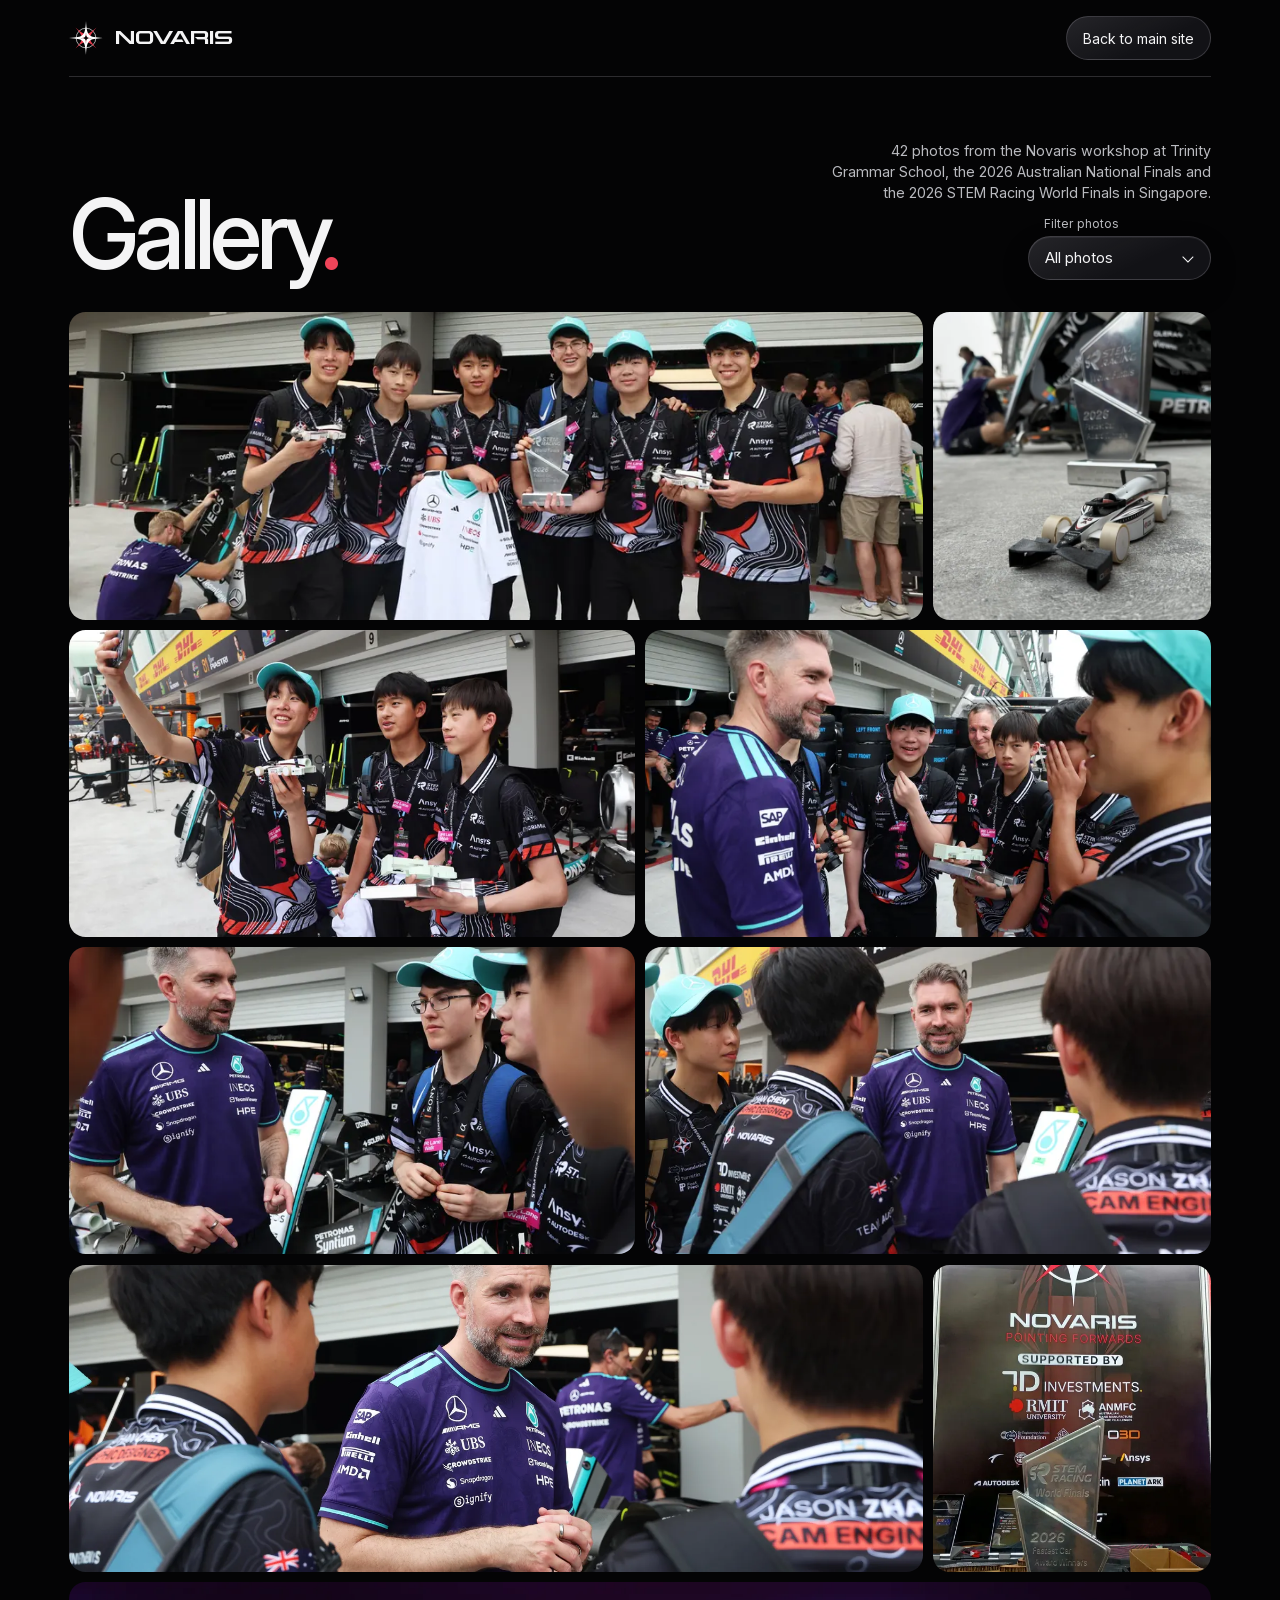
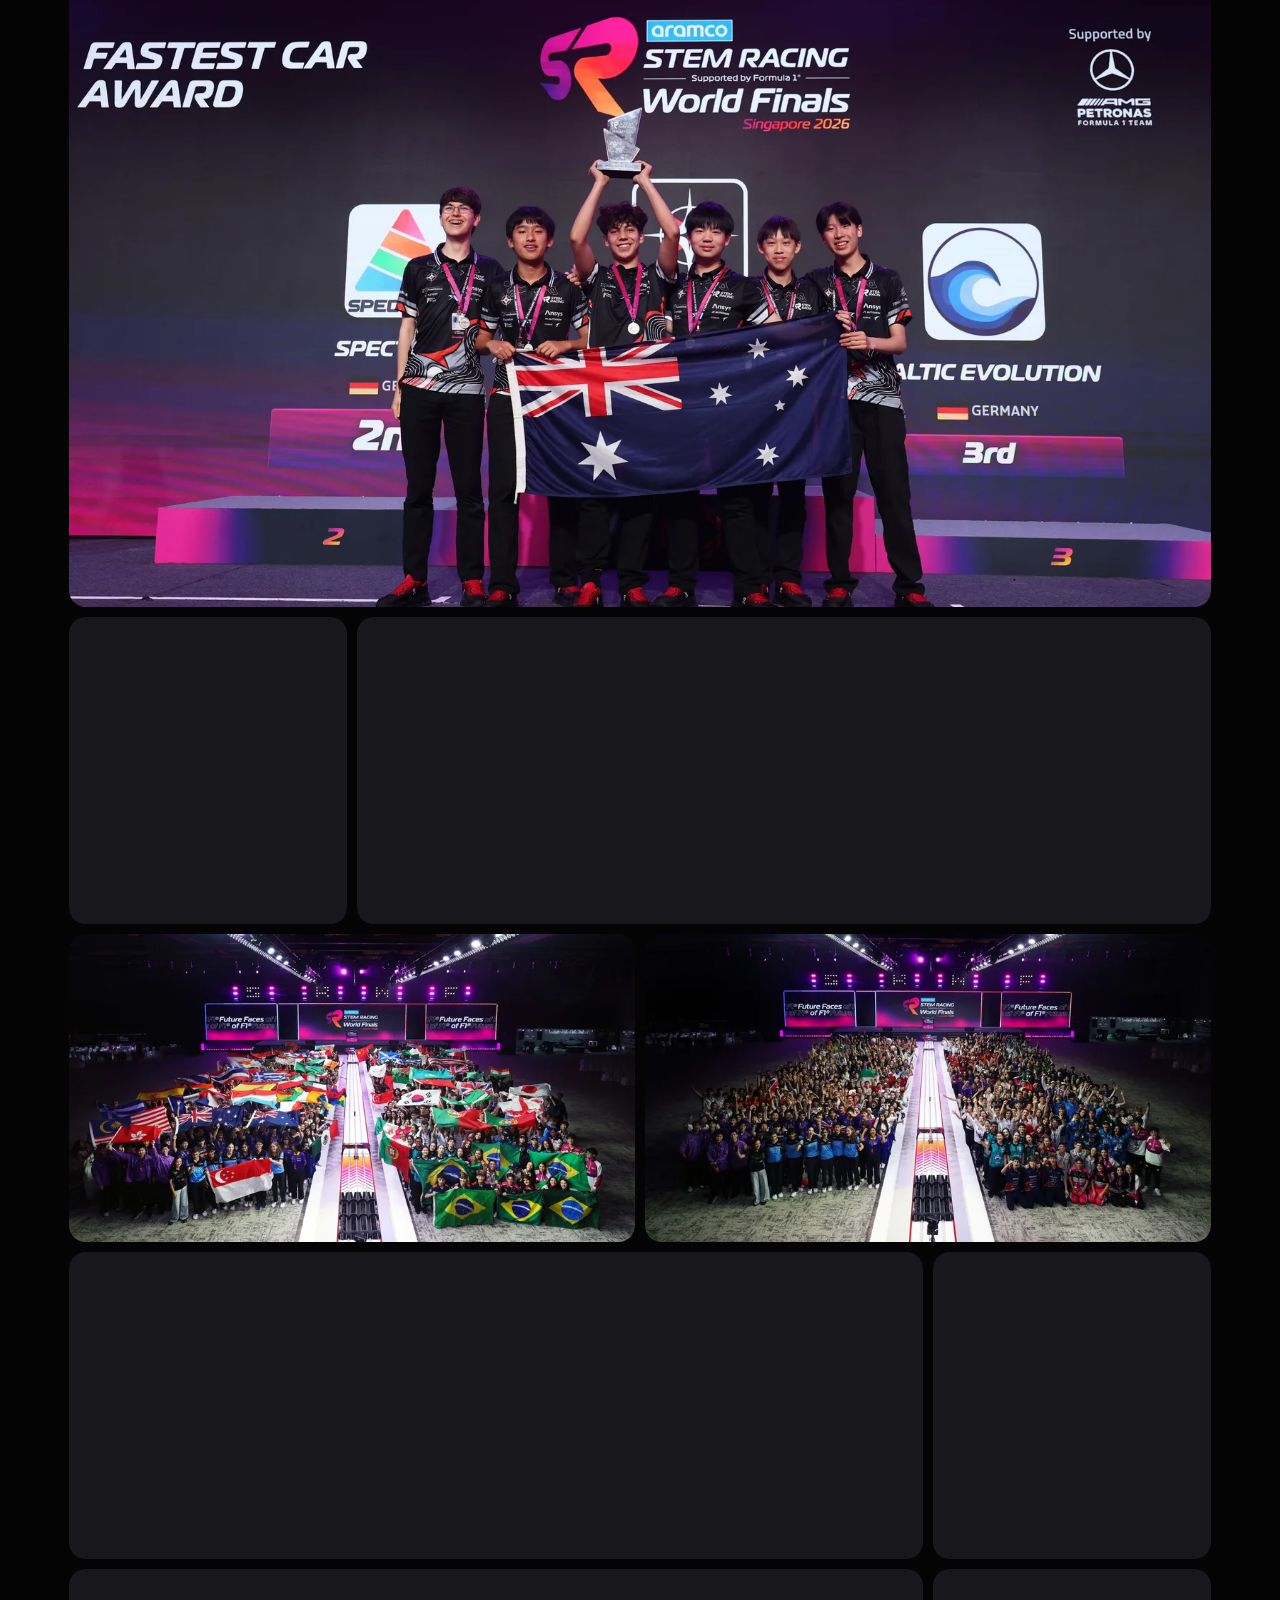
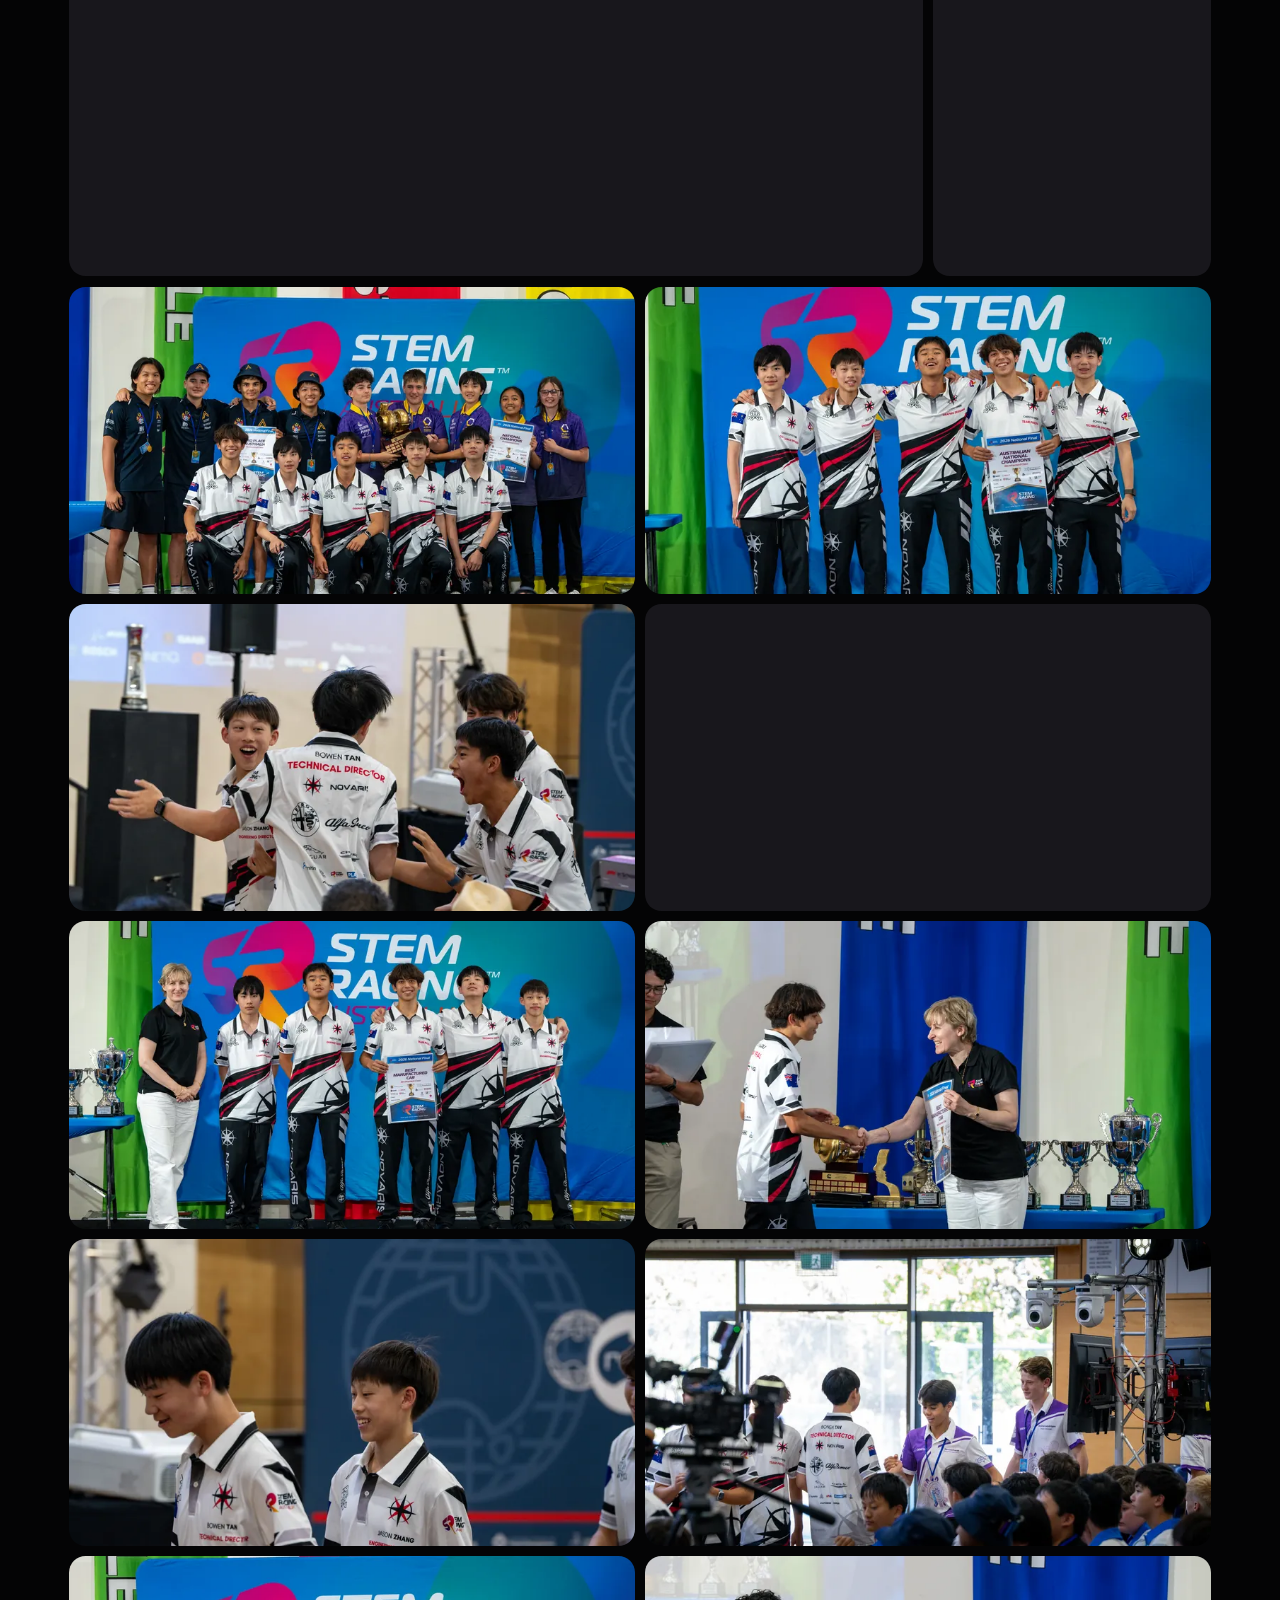
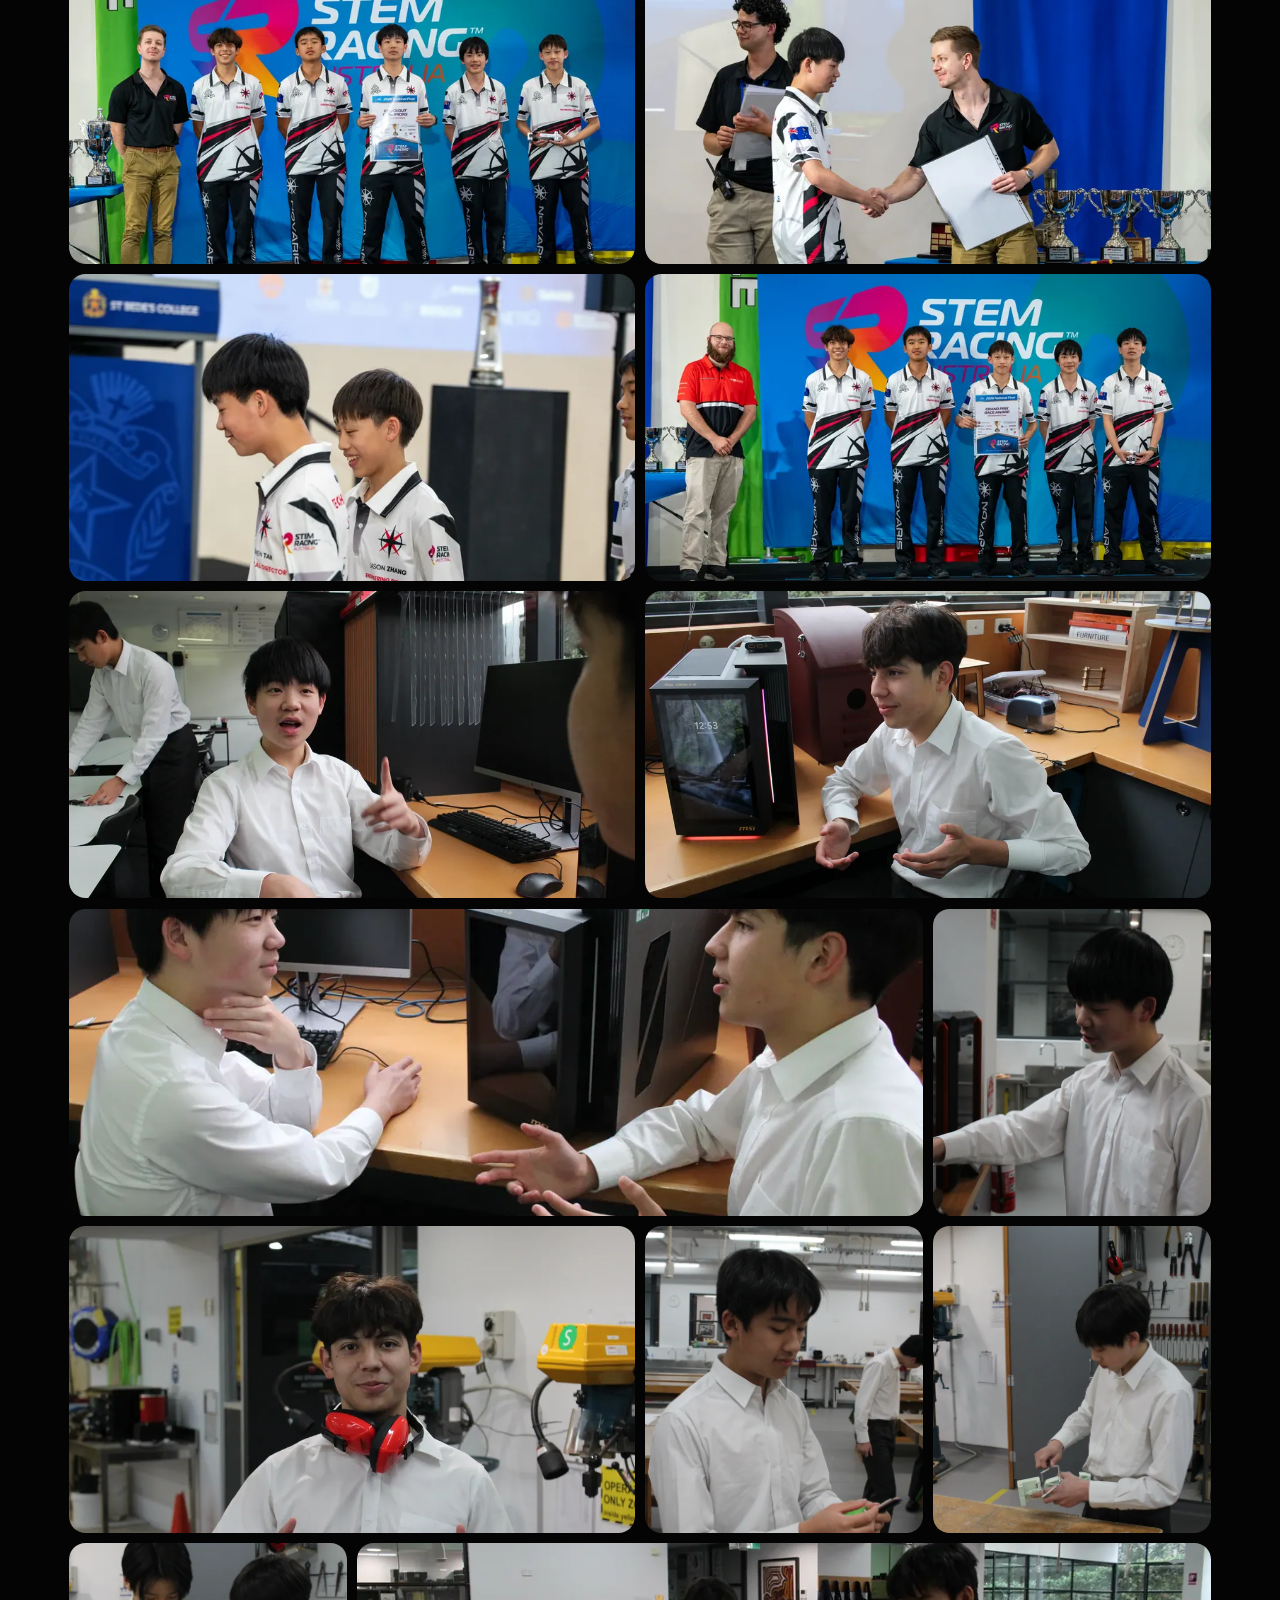
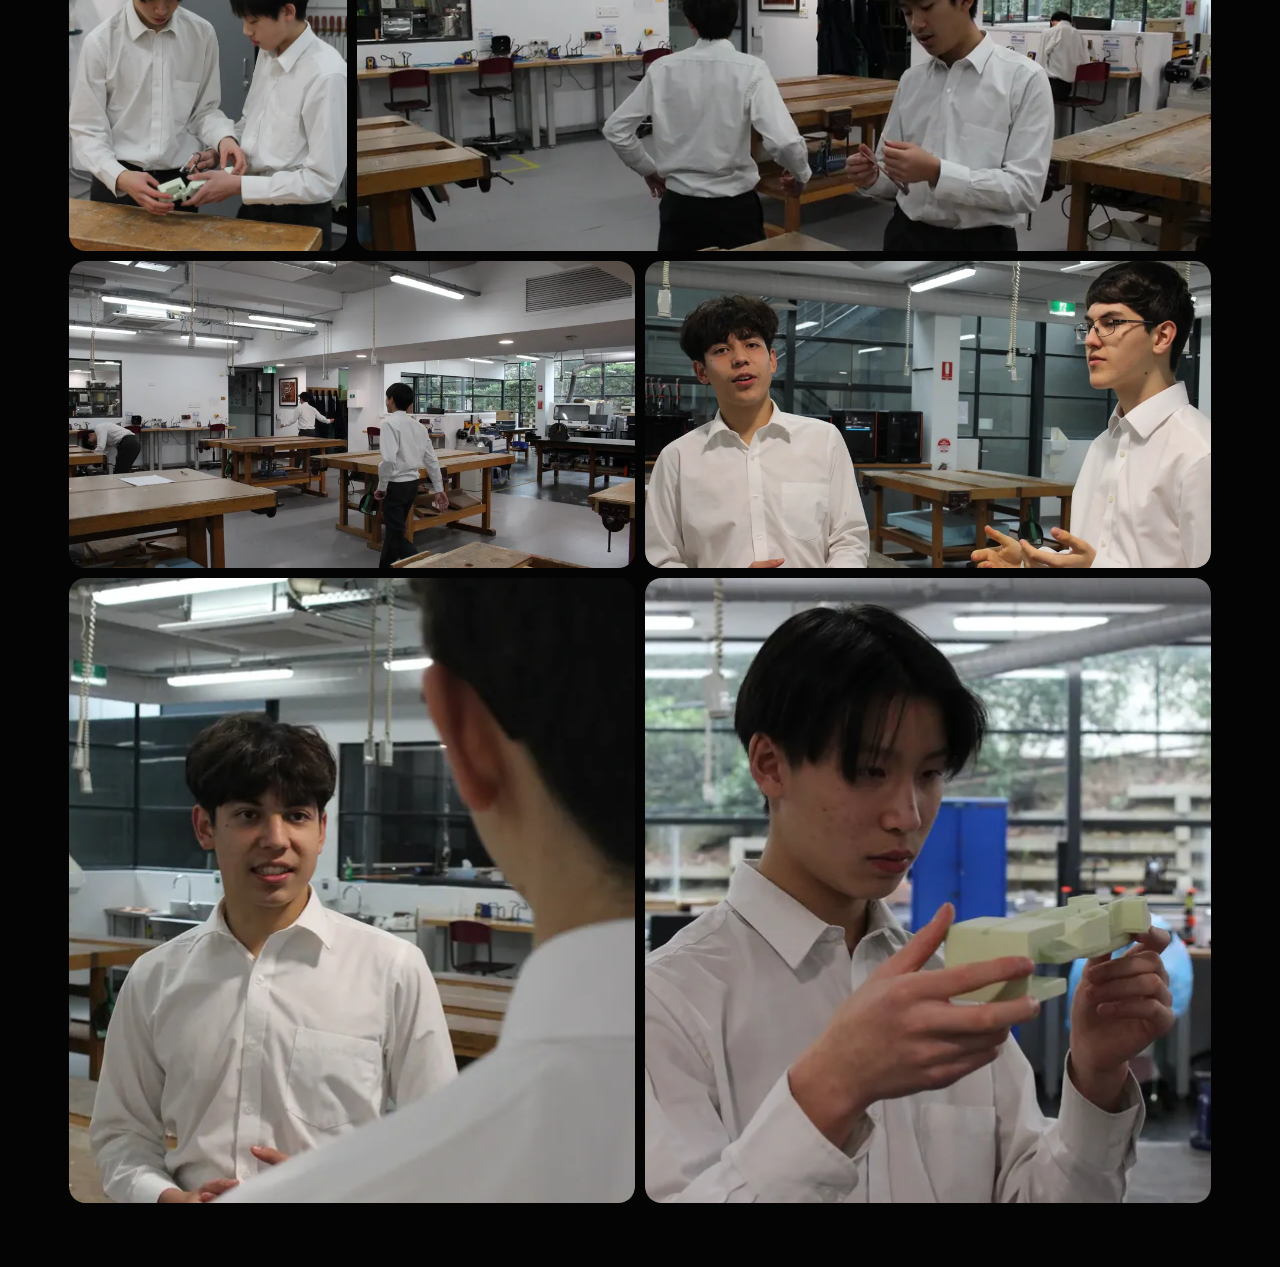
==== gallery.html @ 4774c2d4 "Publish Novaris launch site" ====
<!doctype html>
<html lang="en-AU">
<head>
  <meta charset="utf-8">
  <meta name="viewport" content="width=device-width, initial-scale=1">
  <meta name="theme-color" content="#040405">
  <meta name="description" content="Explore photos from the Novaris workshop and STEM Racing events, including the World Finals in Singapore.">
  <!-- Link previews (Instagram, Messenger, LinkedIn, iMessage…). Images need full https:// addresses. -->
  <meta property="og:type" content="website">
  <meta property="og:url" content="https://team-novaris.com/gallery.html">
  <link rel="canonical" href="https://team-novaris.com/gallery.html">
  <meta property="og:site_name" content="Novaris">
  <meta property="og:title" content="Gallery | Novaris">
  <meta property="og:description" content="Explore photos from the Novaris workshop and STEM Racing events, including the World Finals in Singapore.">
  <meta property="og:image" content="https://team-novaris.com/assets/share.jpg">
  <meta property="og:image:width" content="1200">
  <meta property="og:image:height" content="630">
  <meta property="og:image:alt" content="The Novaris team raises the Fastest Car trophy on stage at the 2026 STEM Racing World Finals in Singapore.">
  <meta name="twitter:card" content="summary_large_image">
  <title>Gallery | Novaris</title>
  <link rel="icon" href="assets/novaris.svg" type="image/svg+xml">
  <link rel="stylesheet" href="site.css?v=launch">
  <link rel="stylesheet" href="page-loader.css">
  <link rel="stylesheet" href="gallery.css?v=competition-filter">
  <script src="starfield.js?v=page-loader" defer></script>
  <script src="gallery.js?v=custom-captions" type="module"></script>
  <noscript><style>.photo-grid img[data-opening-preview] { display: none; }</style></noscript>
  <!-- Structured data: tells search engines who the team is. Keep it in step with the visible page text. -->
  <script type="application/ld+json">
  {
    "@context": "https://schema.org",
    "@graph": [
      {
        "@type": "ImageGallery",
        "@id": "https://team-novaris.com/gallery.html#page",
        "url": "https://team-novaris.com/gallery.html",
        "name": "Gallery | Novaris",
        "description": "42 photos from the Novaris workshop at Trinity Grammar School, the 2026 Australian National Finals and the 2026 STEM Racing World Finals in Singapore.",
        "inLanguage": "en-AU",
        "isPartOf": {
          "@id": "https://team-novaris.com/#website"
        },
        "about": {
          "@id": "https://team-novaris.com/#team"
        }
      }
    ]
  }
  </script>
</head>
<body class="gallery-page">
  <div class="page-loader" hidden>
    <canvas class="starfield" aria-hidden="true"></canvas>
    <div class="page-loader-content">
      <svg class="page-loader-logo" viewBox="0 0 130.29 130.29" aria-hidden="true">
        <circle class="page-loader-track" cx="65.15" cy="65.15" r="37.67"/>
        <circle class="page-loader-fill" cx="65.15" cy="65.15" r="37.67" pathLength="100" transform="rotate(-90 65.15 65.15)"/>
        <image href="assets/novaris-mark.svg" width="130.29" height="130.29"/>
      </svg>
      <p class="page-loader-percent" role="progressbar" aria-label="Loading gallery previews" aria-valuenow="0">0%</p>
    </div>
  </div>
  <a class="skip" href="#photos">Skip to photos</a>
  <header class="gallery-header wrap">
    <a class="brand" href="./#top" aria-label="Novaris home"><img src="assets/novaris.svg" width="34" height="34" alt=""><span>NOVARIS</span></a>
    <a class="footer-link glass pill" href="./#gallery">Back to main site</a>
  </header>
  <main id="photos" class="wrap gallery-main">
    <div class="gallery-heading">
      <h1>Gallery<span>.</span></h1>
      <div class="gallery-overview">
        <p id="gallery-summary" role="status">42 photos from the Novaris workshop at Trinity Grammar School, the 2026 Australian National Finals and the 2026 STEM Racing World Finals in Singapore.</p>
        <div class="picker" hidden>
          <label for="competition">Filter photos</label>
          <select id="competition" class="glass pill" aria-controls="gallery-grid">
            <option value="">All photos</option>
            <option value="world-finals-2026">2026 World Finals</option>
            <option value="nationals-2026">2026 Nationals</option>
            <option value="workshop">Workshop</option>
          </select>
        </div>
      </div>
    </div>
    <div id="gallery-grid" class="photo-grid">
      <!-- World Finals, newest first. Undated trophy and racing photos are grouped by scene. -->
      <a class="wide" href="assets/gallery/garage-team.webp" data-category="world-finals-2026">
        <img data-opening-preview="assets/gallery/garage-team-thumb.webp 960w, assets/gallery/garage-team-preview.webp 1600w"
          width="1600" height="834" alt="Novaris outside the Mercedes garage with a team shirt, model cars and a trophy." decoding="async">
        <noscript><img src="assets/gallery/garage-team-thumb.webp" width="960" height="501" alt="Novaris outside the Mercedes garage with a team shirt, model cars and a trophy."></noscript>
      </a>
      <a class="portrait mobile-wide" href="assets/gallery/pit-lane.webp" data-category="world-finals-2026">
        <img data-opening-preview="assets/gallery/pit-lane-thumb.webp 637w, assets/gallery/pit-lane-preview.webp 961w"
          width="961" height="1282" alt="The Novaris car and trophy on the garage floor beside a full-size race car." decoding="async">
        <noscript><img src="assets/gallery/pit-lane-thumb.webp" width="637" height="850" alt="The Novaris car and trophy on the garage floor beside a full-size race car."></noscript>
      </a>
      <a href="assets/gallery/mercedes-selfie.webp" data-category="world-finals-2026">
        <img src="assets/gallery/mercedes-selfie-preview.webp"
          srcset="assets/gallery/mercedes-selfie-thumb.webp 800w, assets/gallery/mercedes-selfie-preview.webp 1600w"
          sizes="auto, (max-width: 620px) 90vw, min(45vw, 53rem)"
          width="1600" height="1067" alt="Three Novaris teammates taking a pit-lane selfie with their model cars." loading="lazy" decoding="async">
      </a>
      <a href="assets/gallery/mercedes-conversation.webp" data-category="world-finals-2026">
        <img src="assets/gallery/mercedes-conversation-preview.webp"
          srcset="assets/gallery/mercedes-conversation-thumb.webp 800w, assets/gallery/mercedes-conversation-preview.webp 1600w"
          sizes="auto, (max-width: 620px) 90vw, min(45vw, 53rem)"
          width="1600" height="1067" alt="Novaris talking with a Mercedes team member and showing a car prototype in pit lane." loading="lazy" decoding="async">
      </a>
      <a href="assets/gallery/mercedes-car-chat.webp" data-category="world-finals-2026">
        <img src="assets/gallery/mercedes-car-chat-preview.webp"
          srcset="assets/gallery/mercedes-car-chat-thumb.webp 800w, assets/gallery/mercedes-car-chat-preview.webp 1600w"
          sizes="auto, (max-width: 620px) 90vw, min(45vw, 53rem)"
          width="1600" height="1067" alt="A Mercedes team member talking with Novaris beside the Formula 1 car." loading="lazy" decoding="async">
      </a>
      <a href="assets/gallery/mercedes-team-briefing.webp" data-category="world-finals-2026">
        <img src="assets/gallery/mercedes-team-briefing-preview.webp"
          srcset="assets/gallery/mercedes-team-briefing-thumb.webp 800w, assets/gallery/mercedes-team-briefing-preview.webp 1600w"
          sizes="auto, (max-width: 620px) 90vw, min(45vw, 53rem)"
          width="1600" height="1067" alt="Novaris listening to a Mercedes team member outside the garage." loading="lazy" decoding="async">
      </a>
      <a class="wide" href="assets/gallery/mercedes-garage-talk.webp" data-category="world-finals-2026">
        <img src="assets/gallery/mercedes-garage-talk-preview.webp"
          srcset="assets/gallery/mercedes-garage-talk-thumb.webp 800w, assets/gallery/mercedes-garage-talk-preview.webp 1600w"
          sizes="auto, (max-width: 620px) 90vw, min(67vw, 79.5rem)"
          width="1600" height="1067" alt="Novaris meeting a Mercedes team member near the garage entrance." loading="lazy" decoding="async">
      </a>
      <a class="portrait mobile-wide" href="assets/gallery/trophy-display.webp" data-category="world-finals-2026">
        <img src="assets/gallery/trophy-display-preview.webp"
          srcset="assets/gallery/trophy-display-thumb.webp 525w, assets/gallery/trophy-display-preview.webp 889w"
          sizes="auto, (max-width: 620px) 90vw, min(23vw, 26.5rem)"
          width="889" height="1440" alt="The Fastest Car trophy on display in front of the Novaris banner." loading="lazy" decoding="async">
      </a>
      <a class="finals-photo" href="assets/gallery/world-finals.webp" data-category="world-finals-2026">
        <img src="assets/gallery/world-finals-preview.webp"
          srcset="assets/gallery/world-finals-thumb.webp 960w, assets/gallery/world-finals-preview.webp 1600w"
          sizes="auto, (max-width: 620px) 90vw, min(89vw, 106rem)"
          width="1600" height="1067" alt="Novaris raising the Fastest Car trophy and the Australian flag on stage in Singapore." loading="lazy" decoding="async">
      </a>
      <a class="portrait mobile-wide" href="assets/gallery/fastest-car-presenter.webp" data-category="world-finals-2026">
        <img src="assets/gallery/fastest-car-presenter-preview.webp"
          srcset="assets/gallery/fastest-car-presenter-thumb.webp 567w, assets/gallery/fastest-car-presenter-preview.webp 960w"
          sizes="auto, (max-width: 620px) 90vw, min(23vw, 26.5rem)"
          width="960" height="1440" alt="A Mercedes team representative holding the Fastest Car trophy on stage." loading="lazy" decoding="async">
      </a>
      <a class="wide" href="assets/gallery/australia-roll-call.webp" data-category="world-finals-2026">
        <img src="assets/gallery/australia-roll-call-preview.webp"
          srcset="assets/gallery/australia-roll-call-thumb.webp 800w, assets/gallery/australia-roll-call-preview.webp 1600w"
          sizes="auto, (max-width: 620px) 90vw, min(67vw, 79.5rem)"
          width="1600" height="1067" alt="A Novaris teammate raises a fist on stage in front of the Australian flag." loading="lazy" decoding="async">
      </a>
      <a href="assets/gallery/world-finals-flags.webp" data-category="world-finals-2026">
        <img src="assets/gallery/world-finals-flags-preview.webp"
          srcset="assets/gallery/world-finals-flags-thumb.webp 800w, assets/gallery/world-finals-flags-preview.webp 1600w"
          sizes="auto, (max-width: 620px) 90vw, min(45vw, 53rem)"
          width="1600" height="1067" alt="World Finals competitors holding national flags on both sides of the track." loading="lazy" decoding="async">
      </a>
      <a href="assets/gallery/world-finals-group.webp" data-category="world-finals-2026">
        <img src="assets/gallery/world-finals-group-preview.webp"
          srcset="assets/gallery/world-finals-group-thumb.webp 800w, assets/gallery/world-finals-group-preview.webp 1600w"
          sizes="auto, (max-width: 620px) 90vw, min(45vw, 53rem)"
          width="1600" height="1067" alt="World Finals competitors cheering together around the track." loading="lazy" decoding="async">
      </a>
      <a class="wide" href="assets/gallery/project-management.webp" data-category="world-finals-2026">
        <img src="assets/gallery/project-management-preview.webp"
          srcset="assets/gallery/project-management-thumb.webp 800w, assets/gallery/project-management-preview.webp 1600w"
          sizes="auto, (max-width: 620px) 90vw, min(67vw, 79.5rem)"
          width="1600" height="1067" alt="Novaris sitting across from the project management judges at the World Finals." loading="lazy" decoding="async">
      </a>
      <a class="portrait mobile-wide" href="assets/gallery/design-engineering.webp" data-category="world-finals-2026" data-caption="Our project manager acing his interview">
        <img src="assets/gallery/design-engineering-preview.webp"
          srcset="assets/gallery/design-engineering-thumb.webp 567w, assets/gallery/design-engineering-preview.webp 960w"
          sizes="auto, (max-width: 620px) 90vw, min(23vw, 26.5rem)"
          width="960" height="1440" alt="Novaris explaining the design of Redshift during World Finals judging." loading="lazy" decoding="async">
      </a>
      <a class="wide" href="assets/gallery/racing-walk.webp" data-category="world-finals-2026">
        <img src="assets/gallery/racing-walk-preview.webp"
          srcset="assets/gallery/racing-walk-thumb.webp 800w, assets/gallery/racing-walk-preview.webp 1600w"
          sizes="auto, (max-width: 620px) 90vw, min(67vw, 79.5rem)"
          width="1600" height="1067" alt="Novaris and fellow competitors walking past the World Finals trophies." loading="lazy" decoding="async">
      </a>
      <a class="portrait mobile-wide" href="assets/gallery/racing-fist-bump.webp" data-category="world-finals-2026">
        <img src="assets/gallery/racing-fist-bump-preview.webp"
          srcset="assets/gallery/racing-fist-bump-thumb.webp 567w, assets/gallery/racing-fist-bump-preview.webp 960w"
          sizes="auto, (max-width: 620px) 90vw, min(23vw, 26.5rem)"
          width="960" height="1440" alt="A Novaris teammate fist-bumps a fellow competitor at the World Finals." loading="lazy" decoding="async">
      </a>
      <!-- 2026 Nationals, newest first by original capture time. -->
      <a href="assets/gallery/awards-day3-171.webp" data-category="nationals-2026">
        <img src="assets/gallery/awards-day3-171-preview.webp"
          srcset="assets/gallery/awards-day3-171-thumb.webp 800w, assets/gallery/awards-day3-171-preview.webp 1600w"
          sizes="auto, (max-width: 620px) 90vw, min(45vw, 53rem)"
          width="1600" height="1066" alt="Novaris kneels in front of fellow STEM Racing teams holding certificates and trophies." loading="lazy" decoding="async">
      </a>
      <a href="assets/gallery/awards-day3-160.webp" data-category="nationals-2026">
        <img src="assets/gallery/awards-day3-160-preview.webp"
          srcset="assets/gallery/awards-day3-160-thumb.webp 800w, assets/gallery/awards-day3-160-preview.webp 1600w"
          sizes="auto, (max-width: 620px) 90vw, min(45vw, 53rem)"
          width="1600" height="1067" alt="Five Novaris teammates pose with their arms around one another and a certificate at centre." loading="lazy" decoding="async">
      </a>
      <a href="assets/gallery/awards-day3-158.webp" data-category="nationals-2026">
        <img src="assets/gallery/awards-day3-158-preview.webp"
          srcset="assets/gallery/awards-day3-158-thumb.webp 800w, assets/gallery/awards-day3-158-preview.webp 1600w"
          sizes="auto, (max-width: 620px) 90vw, min(45vw, 53rem)"
          width="1600" height="1067" alt="Novaris teammates turn toward one another while celebrating near the stage." loading="lazy" decoding="async">
      </a>
      <a href="assets/gallery/awards-day3-157.webp" data-category="nationals-2026">
        <img src="assets/gallery/awards-day3-157-preview.webp"
          srcset="assets/gallery/awards-day3-157-thumb.webp 800w, assets/gallery/awards-day3-157-preview.webp 1600w"
          sizes="auto, (max-width: 620px) 90vw, min(45vw, 53rem)"
          width="1600" height="1067" alt="Novaris teammates cheer as they walk past the audience." loading="lazy" decoding="async">
      </a>
      <a href="assets/gallery/awards-day3-95.webp" data-category="nationals-2026">
        <img src="assets/gallery/awards-day3-95-preview.webp"
          srcset="assets/gallery/awards-day3-95-thumb.webp 800w, assets/gallery/awards-day3-95-preview.webp 1600w"
          sizes="auto, (max-width: 620px) 90vw, min(45vw, 53rem)"
          width="1600" height="1066" alt="Novaris stands with arms around one another beside an awards presenter." loading="lazy" decoding="async">
      </a>
      <a href="assets/gallery/awards-day3-94.webp" data-category="nationals-2026">
        <img src="assets/gallery/awards-day3-94-preview.webp"
          srcset="assets/gallery/awards-day3-94-thumb.webp 800w, assets/gallery/awards-day3-94-preview.webp 1600w"
          sizes="auto, (max-width: 620px) 90vw, min(45vw, 53rem)"
          width="1600" height="1067" alt="A Novaris teammate shakes hands with a presenter holding a certificate in front of the trophy table." loading="lazy" decoding="async">
      </a>
      <a href="assets/gallery/awards-day3-93.webp" data-category="nationals-2026">
        <img src="assets/gallery/awards-day3-93-preview.webp"
          srcset="assets/gallery/awards-day3-93-thumb.webp 800w, assets/gallery/awards-day3-93-preview.webp 1600w"
          sizes="auto, (max-width: 620px) 90vw, min(45vw, 53rem)"
          width="1600" height="1067" alt="Two Novaris teammates smile as they walk past the blue event signage." loading="lazy" decoding="async">
      </a>
      <a href="assets/gallery/awards-day3-81.webp" data-category="nationals-2026">
        <img src="assets/gallery/awards-day3-81-preview.webp"
          srcset="assets/gallery/awards-day3-81-thumb.webp 800w, assets/gallery/awards-day3-81-preview.webp 1600w"
          sizes="auto, (max-width: 620px) 90vw, min(45vw, 53rem)"
          width="1600" height="1067" alt="Novaris teammates walk past the seated audience and a camera rig at the awards ceremony." loading="lazy" decoding="async">
      </a>
      <a href="assets/gallery/awards-day3-80.webp" data-category="nationals-2026">
        <img src="assets/gallery/awards-day3-80-preview.webp"
          srcset="assets/gallery/awards-day3-80-thumb.webp 800w, assets/gallery/awards-day3-80-preview.webp 1600w"
          sizes="auto, (max-width: 620px) 90vw, min(45vw, 53rem)"
          width="1600" height="1067" alt="Novaris poses with a certificate and an awards presenter against the blue STEM Racing backdrop." loading="lazy" decoding="async">
      </a>
      <a href="assets/gallery/awards-day3-79.webp" data-category="nationals-2026">
        <img src="assets/gallery/awards-day3-79-preview.webp"
          srcset="assets/gallery/awards-day3-79-thumb.webp 800w, assets/gallery/awards-day3-79-preview.webp 1600w"
          sizes="auto, (max-width: 620px) 90vw, min(45vw, 53rem)"
          width="1600" height="1067" alt="A Novaris teammate shakes hands with a presenter beside a row of trophies." loading="lazy" decoding="async">
      </a>
      <a href="assets/gallery/awards-day3-78.webp" data-category="nationals-2026">
        <img src="assets/gallery/awards-day3-78-preview.webp"
          srcset="assets/gallery/awards-day3-78-thumb.webp 800w, assets/gallery/awards-day3-78-preview.webp 1600w"
          sizes="auto, (max-width: 620px) 90vw, min(45vw, 53rem)"
          width="1600" height="1067" alt="Two Novaris teammates walk past a trophy on a pedestal." loading="lazy" decoding="async">
      </a>
      <a href="assets/gallery/awards-day3-67.webp" data-category="nationals-2026">
        <img src="assets/gallery/awards-day3-67-preview.webp"
          srcset="assets/gallery/awards-day3-67-thumb.webp 800w, assets/gallery/awards-day3-67-preview.webp 1600w"
          sizes="auto, (max-width: 620px) 90vw, min(45vw, 53rem)"
          width="1600" height="1066" alt="Five Novaris teammates pose with a certificate beside a presenter in a red shirt." loading="lazy" decoding="async">
      </a>
      <!-- Workshop photos, sorted by DateTimeOriginal in the June 24 source JPEGs. -->
      <a href="assets/gallery/design-station.webp" data-category="workshop">
        <img src="assets/gallery/design-station-preview.webp"
          srcset="assets/gallery/design-station-thumb.webp 960w, assets/gallery/design-station-preview.webp 1600w"
          sizes="auto, (max-width: 620px) 90vw, min(45vw, 53rem)"
          width="1600" height="1067" alt="A teammate gesturing from his chair at the design station." loading="lazy" decoding="async">
      </a>
      <a href="assets/gallery/computer-station.webp" data-category="workshop">
        <img src="assets/gallery/computer-station-preview.webp"
          srcset="assets/gallery/computer-station-thumb.webp 960w, assets/gallery/computer-station-preview.webp 1600w"
          sizes="auto, (max-width: 620px) 90vw, min(45vw, 53rem)"
          width="1600" height="1067" alt="A teammate discussing a design at a computer station." loading="lazy" decoding="async">
      </a>
      <a class="wide" href="assets/gallery/computer-team.webp" data-category="workshop">
        <img src="assets/gallery/computer-team-preview.webp"
          srcset="assets/gallery/computer-team-thumb.webp 960w, assets/gallery/computer-team-preview.webp 1600w"
          sizes="auto, (max-width: 620px) 90vw, min(67vw, 79.5rem)"
          width="1600" height="1066" alt="Two teammates sharing ideas beside a desktop computer." loading="lazy" decoding="async">
      </a>
      <a class="portrait mobile-wide" href="assets/gallery/at-the-bench.webp" data-category="workshop">
        <img src="assets/gallery/at-the-bench-preview.webp"
          srcset="assets/gallery/at-the-bench-thumb.webp 567w, assets/gallery/at-the-bench-preview.webp 960w"
          sizes="auto, (max-width: 620px) 90vw, min(23vw, 26.5rem)"
          width="960" height="1440" alt="A teammate reaching across a workstation." loading="lazy" decoding="async">
      </a>
      <a href="assets/gallery/hearing-protection.webp" data-category="workshop">
        <img src="assets/gallery/hearing-protection-preview.webp"
          srcset="assets/gallery/hearing-protection-thumb.webp 960w, assets/gallery/hearing-protection-preview.webp 1600w"
          sizes="auto, (max-width: 620px) 90vw, min(45vw, 53rem)"
          width="1600" height="1067" alt="A teammate wearing red ear defenders around his neck in the workshop." loading="lazy" decoding="async">
      </a>
      <a class="portrait" href="assets/gallery/component-check.webp" data-category="workshop">
        <img src="assets/gallery/component-check-preview.webp"
          srcset="assets/gallery/component-check-thumb.webp 567w, assets/gallery/component-check-preview.webp 960w"
          sizes="auto, (max-width: 620px) 45vw, min(23vw, 26.5rem)"
          width="960" height="1440" alt="A teammate looking down at a small component in his hands." loading="lazy" decoding="async">
      </a>
      <a class="portrait" href="assets/gallery/bench-assembly.webp" data-category="workshop">
        <img src="assets/gallery/bench-assembly-preview.webp"
          srcset="assets/gallery/bench-assembly-thumb.webp 567w, assets/gallery/bench-assembly-preview.webp 960w"
          sizes="auto, (max-width: 620px) 45vw, min(23vw, 26.5rem)"
          width="960" height="1440" alt="A teammate adjusting a green model on the workbench." loading="lazy" decoding="async">
      </a>
      <a class="portrait mobile-wide" href="assets/gallery/workbench-team.webp" data-category="workshop">
        <img src="assets/gallery/workbench-team-preview.webp"
          srcset="assets/gallery/workbench-team-thumb.webp 567w, assets/gallery/workbench-team-preview.webp 960w"
          sizes="auto, (max-width: 620px) 90vw, min(23vw, 26.5rem)"
          width="960" height="1440" alt="Two teammates working on a model together at a wooden bench." loading="lazy" decoding="async">
      </a>
      <a class="wide" href="assets/gallery/workshop-plans.webp" data-category="workshop">
        <img src="assets/gallery/workshop-plans-preview.webp"
          srcset="assets/gallery/workshop-plans-thumb.webp 960w, assets/gallery/workshop-plans-preview.webp 1600w"
          sizes="auto, (max-width: 620px) 90vw, min(67vw, 79.5rem)"
          width="1600" height="1067" alt="Team members reviewing their work around a workshop bench." loading="lazy" decoding="async">
      </a>
      <a href="assets/gallery/workshop-floor.webp" data-category="workshop">
        <img src="assets/gallery/workshop-floor-preview.webp"
          srcset="assets/gallery/workshop-floor-thumb.webp 960w, assets/gallery/workshop-floor-preview.webp 1600w"
          sizes="auto, (max-width: 620px) 90vw, min(45vw, 53rem)"
          width="1600" height="1067" alt="A wide view across the benches and equipment in the school workshop." loading="lazy" decoding="async">
      </a>
      <a href="assets/gallery/design-discussion.webp" data-category="workshop">
        <img src="assets/gallery/design-discussion-preview.webp"
          srcset="assets/gallery/design-discussion-thumb.webp 960w, assets/gallery/design-discussion-preview.webp 1600w"
          sizes="auto, (max-width: 620px) 90vw, min(45vw, 53rem)"
          width="1600" height="1067" alt="Two teammates discussing a component in the workshop." loading="lazy" decoding="async">
      </a>
      <a class="portrait portrait-pair" href="assets/gallery/workshop-conversation.webp" data-category="workshop">
        <img src="assets/gallery/workshop-conversation-preview.webp"
          srcset="assets/gallery/workshop-conversation-thumb.webp 567w, assets/gallery/workshop-conversation-preview.webp 960w"
          sizes="auto, (max-width: 620px) 45vw, min(45vw, 53rem)"
          width="960" height="1440" alt="A workshop conversation seen over a teammate’s shoulder." loading="lazy" decoding="async">
      </a>
      <a class="portrait portrait-pair" href="assets/gallery/model-inspection.webp" data-category="workshop">
        <img src="assets/gallery/model-inspection-preview.webp"
          srcset="assets/gallery/model-inspection-thumb.webp 567w, assets/gallery/model-inspection-preview.webp 960w"
          sizes="auto, (max-width: 620px) 45vw, min(45vw, 53rem)"
          width="960" height="1440" alt="A teammate holding a green car model at eye level to inspect its profile." loading="lazy" decoding="async">
      </a>
    </div>
  </main>
  <dialog class="photo-viewer" aria-label="Photo viewer">
    <form method="dialog"><button class="footer-link glass pill" aria-label="Close photo viewer" autofocus>Close</button></form>
    <div class="viewer-viewport"><div class="viewer-track"></div></div>
    <div class="viewer-controls">
      <button class="footer-link glass pill" type="button" data-step="-1">Previous</button>
      <div class="viewer-caption" aria-live="polite" aria-atomic="true">
        <span class="viewer-position"></span>
        <p hidden></p>
      </div>
      <button class="footer-link glass pill" type="button" data-step="1">Next</button>
    </div>
  </dialog>
</body>
</html>
---- site.css ----
@font-face {
  font-family: Inter;
  src: url("assets/InterVariable.woff2") format("woff2");
  font-weight: 100 900;
  font-style: normal;
  font-display: swap;
}
@font-face {
  font-family: Novaris;
  src: url("assets/novaris.ttf") format("truetype");
  font-display: swap;
}
@font-face {
  font-family: "Novaris Wordmark";
  src: url("assets/novaris.ttf") format("truetype");
  font-display: swap;
  /* Center the capital letters, which extend 72% of an em above the baseline. */
  ascent-override: 86%;
  descent-override: 14%;
  line-gap-override: 0%;
}
:root {
  color-scheme: dark;
  --ink: #040405;
  --text: #f4f4f5;
  --muted: #b9babf;
  --red: #ef4459;
  --glass-solid: #202026;
  --glass-tint: rgb(28 27 34 / .64);
  --glass-rim: rgb(247 240 255 / .17);
  --glass-light: linear-gradient(155deg, rgb(255 250 255 / .08), transparent 62%);
  --glass-shadow: inset 0 1px rgb(255 255 255 / .06), 0 12px 28px rgb(0 0 0 / .23);
  --glass-blur: blur(18px) saturate(120%);
  --active-fill-start: #a12c46;
  --active-fill-middle: #821d34;
  --active-fill-end: #6a142b;
  --active-fill: linear-gradient(150deg, var(--active-fill-start), var(--active-fill-middle) 60%, var(--active-fill-end));
  --active-rim: rgb(255 164 183 / .65);
  --button-hover-rim: color-mix(in srgb, var(--active-rim) 82%, var(--active-fill-middle));
  --button-hover-duration: 240ms;
  --button-hover-border: border-color var(--button-hover-duration) ease-out;
  --highlight-hover-transition: --highlight-hover-color var(--button-hover-duration) ease-out, var(--button-hover-border);
  --active-shadow: inset 0 0 0 3px rgb(255 202 213 / .17), 0 0 0 2px rgb(245 92 123 / .14);
  --playback-timer-width: 1.65rem;
  --playback-timer-height: .5rem;
  --playback-timer-track: #55434b;
  --highlight-glide-duration: 760ms;
  --highlight-glide-easing: cubic-bezier(.42, 0, .16, 1);
  --panel-radius: 1.75rem;
  --text-wave-mask: linear-gradient(135deg, black 34%, transparent 64%);
  --bar-label-fade-duration: 140ms;
  --text-wave-duration: 780ms;
  --text-wave-easing: cubic-bezier(.4, 0, .25, 1);
  --gutter: clamp(1.25rem, 5.4vw, 6rem);
}
* { box-sizing: border-box; }
body {
  isolation: isolate;
  margin: 0;
  background: var(--ink);
  color: var(--text);
  font: 1rem/1.5 "Inter", "Segoe UI", Arial, sans-serif;
}
body::after {
  --vignette-height: clamp(2.75rem, 9svh, 7rem);
  --vignette-colors: var(--ink), rgb(4 4 5 / .58) 36%, rgb(4 4 5 / .16) 72%, transparent;
  content: "";
  position: fixed;
  inset: 0;
  z-index: 1;
  pointer-events: none;
  background:
    linear-gradient(to bottom, var(--vignette-colors)) top / 100% var(--vignette-height) no-repeat,
    linear-gradient(to top, var(--vignette-colors)) bottom / 100% var(--vignette-height) no-repeat;
  opacity: var(--vignette-opacity, 0);
}
body:has(:is(main, footer) :is(a, button, select):focus-visible)::after { opacity: 0; }
.starfield {
  position: fixed;
  z-index: -1;
  inset: 0 0 auto;
  width: 100%;
  height: 100vh;
  height: 100lvh;
  pointer-events: none;
}
h1, h2, h3, p, figure { margin: 0; }
a { color: inherit; text-decoration: none; }
button, select { font: inherit; }
:focus-visible { outline: 2px solid #ff7887; outline-offset: 5px; }
.wrap { width: min(calc(100% - 2 * var(--gutter)), 106rem); margin-inline: auto; }
.glass {
  background: var(--glass-light) var(--glass-solid);
  border: 1px solid var(--glass-rim);
  border-radius: var(--panel-radius);
  box-shadow: var(--glass-shadow);
}
@supports (backdrop-filter: blur(1px)) or (-webkit-backdrop-filter: blur(1px)) {
  .glass {
    background-color: var(--glass-tint);
    -webkit-backdrop-filter: var(--glass-blur);
    backdrop-filter: var(--glass-blur);
  }
}
.pill { border-radius: 999px; }
@property --button-hover-strength {
  syntax: "<percentage>";
  inherits: false;
  initial-value: 0%;
}
:is(a, button, select).glass { --button-surface: var(--glass-light); }
:is(a.glass, button.glass, select.glass, .bar .brand) {
  background-image: linear-gradient(150deg,
      color-mix(in srgb, var(--active-fill-start) var(--button-hover-strength, 0%), transparent),
      color-mix(in srgb, var(--active-fill-middle) var(--button-hover-strength, 0%), transparent) 60%,
      color-mix(in srgb, var(--active-fill-end) var(--button-hover-strength, 0%), transparent)),
    var(--button-surface, none);
  transition: --button-hover-strength var(--button-hover-duration) ease-out, var(--button-hover-border);
}
:is(a.glass, button.glass, select.glass, .bar .brand):is(:hover, :focus-visible, :open) {
  --button-hover-strength: 100%;
  border-color: var(--button-hover-rim);
}
.skip { position: fixed; left: 1rem; top: -5rem; z-index: 5; background: white; color: black; padding: .75rem 1rem; border-radius: 999px; }
.skip:focus { top: .5rem; }
header { position: absolute; inset: 1rem 0 auto; z-index: 2; min-height: 4.25rem; }
.bar {
  position: relative;
  isolation: isolate;
  display: grid;
  /* The brand column never shrinks below the logo, so the centred nav moves right
     instead of sliding under the wordmark when space runs short. */
  grid-template-columns: minmax(max-content, 1fr) auto minmax(0, 1fr);
  align-items: center;
  min-height: 4.25rem;
  gap: .5rem;
  padding: .5rem 1.25rem;
  --glass-tint: rgb(21 19 26 / .72);
}
.bar.is-pinned-top { position: fixed; inset: var(--top-dock-inset) 0 auto; }
.bar-surface {
  position: absolute;
  z-index: -1;
  inset: 0;
  pointer-events: none;
}
.bar:not([data-dock="side"]) :is(.bar-label, .nav-indicator.is-revealing) {
  mask-image: var(--text-wave-mask);
  mask-size: 300% 300%;
  mask-position: 0% 0%;
  mask-repeat: no-repeat;
}
.brand { display: inline-flex; align-items: center; gap: .75rem; }
.bar .brand {
  justify-self: start;
  border: 1px solid transparent;
  border-radius: 999px;
}
.bar:not([data-dock]) .brand {
  min-height: 2.75rem;
  padding-inline: .5rem .75rem;
}
.brand span { font: 1.15rem/1 "Novaris Wordmark", sans-serif; }
.brand img { display: block; }
nav { position: relative; isolation: isolate; display: flex; gap: .25rem; }
nav a {
  display: grid;
  place-items: center;
  min-height: 2.75rem;
  padding: .25rem 1rem;
  border: 1px solid transparent;
  border-radius: 999px;
  font-size: .875rem;
  color: var(--muted);
}
nav a:is(:hover, :focus-visible, [aria-current]) { color: white; }
nav a:has(> .nav-indicator.is-departing) { position: relative; isolation: isolate; }
.bar[data-dock="side"] {
  --dock-inset: .25rem;
  --dock-inner-radius: 1.75rem;
  position: fixed;
  display: flex;
  top: 50%;
  right: max(.65rem, env(safe-area-inset-right));
  translate: 0 -50%;
  flex-direction: column;
  align-items: stretch;
  width: max-content;
  min-height: 0;
  margin: 0;
  gap: var(--dock-inset);
  padding: var(--dock-inset);
  --glass-tint: rgb(21 19 26 / .88);
}
.bar[data-dock="side"] .bar-surface { border-radius: var(--dock-cap-radius, calc(var(--dock-inner-radius) + var(--dock-inset))); }
.bar[data-dock="side"] .brand { display: grid; place-items: center; }
.bar[data-dock="side"] .brand span { display: none; }
.bar[data-dock="side"] nav { flex-direction: column; gap: var(--dock-inset); }
.bar[data-dock="side"] nav a { padding-inline: .5rem; }
.bar[data-dock="side"] .brand, .bar[data-dock="side"] nav a {
  min-width: calc(2 * var(--dock-inner-radius));
  min-height: calc(2 * var(--dock-inner-radius));
  border-radius: var(--dock-cap-radius, var(--dock-inner-radius));
}
@media (width > 1240px) {
  .bar[data-dock="side"] { --dock-cap-radius: 999px; }
  .bar[data-dock="side"] .brand, .bar[data-dock="side"] nav a:last-child { aspect-ratio: 1; }
}
@media (max-width: 1240px) {
  .bar[data-dock="side"] {
    top: max(.65rem, env(safe-area-inset-top));
    translate: none;
  }
  .bar[data-dock="side"] nav { flex-direction: row; }
  #cars, #team { padding-top: calc(8.75rem + env(safe-area-inset-top)); }
}
.eyebrow, .caption, .picker label { font-size: .8125rem; line-height: 1.4; letter-spacing: .01em; }
.hero { isolation: isolate; position: relative; overflow: hidden; opacity: var(--hero-opacity, 1); }
.hero:has(:focus-visible) { opacity: 1; }
.stage, .shade { position: absolute; z-index: -1; inset: 0; height: 100%; }
.stage {
  left: auto;
  width: 82%;
  object-fit: cover;
  object-position: 24% 56%;
  mask-image: linear-gradient(90deg, transparent, black 33%);
}
@supports (mask-composite: intersect) {
  .stage {
    mask-image: linear-gradient(90deg, transparent, black 33%), linear-gradient(0deg, transparent, black 13%);
    mask-composite: intersect;
  }
}
.shade {
  background:
    radial-gradient(ellipse 29% 21% at 28% 30%, rgb(4 4 5 / .72) 12%, rgb(4 4 5 / .5) 56%, transparent 100%),
    linear-gradient(90deg, rgb(7 5 13 / .20) 22%, transparent 65%);
  mask-image: linear-gradient(black 70%, transparent);
}
.hero-content {
  display: flex;
  align-items: flex-start;
  min-height: 100vh;
  min-height: 100svh;
  padding-block: clamp(5.75rem, 17.5svh, 15rem) clamp(3.5rem, 7svh, 5.5rem);
}
@media (min-aspect-ratio: 2/1) {
  .stage { object-position: 24% 35%; }
}
.eyebrow { font-weight: 500; }
.ruled { display: flex; align-items: center; gap: .75rem; }
.ruled::before { content: ""; width: 1.8rem; height: 2px; background: var(--red); }
h1 {
  font: clamp(2.8rem, min(6.55vw, 12svh), 8.75rem)/1.05 Novaris, sans-serif;
  margin: 1.25rem 0 .25rem;
  letter-spacing: -.045em;
  text-shadow: 0 2px 24px rgb(4 4 5 / .7);
}
.hero h1 {
  margin-block-start: 0;
  /* Align the visible N with the copy by offsetting its left side bearing. */
  margin-inline-start: -.07em;
}
.hero-slogan {
  margin-bottom: .75rem;
  color: var(--red);
  font-size: clamp(1.25rem, 2vw, 2rem);
  font-weight: 600;
  line-height: 1.2;
  letter-spacing: -.035em;
}
.intro { max-width: 24rem; font-size: clamp(1.03rem, 1.45vw, 1.4rem); line-height: 1.52; color: #e0dfe4; }
.hero-copy { --hero-reveal-stagger: 96ms; }
.bar.is-introducing > :is(.brand, nav), .hero-copy :is(h1, .hero-slogan, .intro, .explore) {
  animation: hero-reveal var(--text-wave-duration) var(--text-wave-easing) backwards;
}
/* Keep the backdrop behind the glass available throughout the intro. */
.bar.is-introducing > .bar-surface {
  animation: bar-surface-reveal var(--text-wave-duration) var(--text-wave-easing) backwards;
}
@keyframes bar-surface-reveal {
  from { opacity: 0; }
  to { opacity: 1; }
}
.hero-copy .hero-slogan { animation-delay: var(--hero-reveal-stagger); }
.hero-copy .intro { animation-delay: calc(2 * var(--hero-reveal-stagger)); }
.hero-copy .explore { animation-delay: calc(3 * var(--hero-reveal-stagger)); }
@keyframes hero-reveal {
  from, to {
    mask-image: var(--text-wave-mask);
    mask-size: 300% 300%;
    mask-repeat: no-repeat;
  }
  from { opacity: 0; mask-position: 100% 100%; }
  to { opacity: 1; mask-position: 0% 0%; }
}
.explore {
  display: inline-flex;
  margin-top: 2rem;
  padding: .75rem 1.25rem;
  font-weight: 600;
  font-size: .9375rem;
  --glass-tint: rgb(68 60 72 / .58);
  --glass-rim: rgb(247 240 255 / .30);
}
.caption { position: absolute; bottom: clamp(1.4rem, 3.8svh, 3.2rem); right: var(--gutter); display: flex; align-items: center; gap: .75rem; padding: .5rem .75rem; color: #e2e0e3; letter-spacing: .06em; }
.caption i { display: block; width: 1.25rem; height: 1px; background: #acaaaf; }
.garage, .team { padding-top: clamp(3.5rem, 6vw, 6.5rem); }
#cars:focus-visible { outline: none; }
.garage-head { display: flex; justify-content: space-between; gap: 2rem; align-items: end; padding-bottom: 1.75rem; }
h2, h3 { font-weight: 500; letter-spacing: -.065em; }
h2 { font-size: clamp(2.5rem, 4.6vw, 5.5rem); line-height: 1.04; }
h2 span { color: var(--red); }
.picker { position: relative; display: grid; gap: .25rem; }
.picker label { padding-left: 1rem; font-size: .75rem; color: var(--muted); }
#competition {
  appearance: none;
  cursor: pointer;
  color: var(--text);
  min-height: 2.75rem;
  padding: .5rem 2.75rem .5rem 1rem;
  font-size: .9375rem;
}
.picker::after { position: absolute; content: ""; width: .43rem; height: .43rem; border: solid currentColor; border-width: 0 1px 1px 0; transform: rotate(45deg); right: 1.16rem; bottom: 1.22rem; pointer-events: none; }
@supports (appearance: base-select) and selector(::picker(select)) {
  .picker::after { display: none; }
  #competition, #competition::picker(select) { appearance: base-select; }
  #competition { align-items: center; gap: 1rem; padding-right: 1.25rem; }
  #competition::picker-icon {
    content: "";
    width: .43rem;
    height: .43rem;
    border: solid currentColor;
    border-width: 0 1px 1px 0;
    transform: translateY(-2px) rotate(45deg);
    transition: transform 360ms var(--highlight-glide-easing);
  }
  #competition:open::picker-icon { transform: translateY(2px) rotate(225deg); }
  #competition::picker(select) {
    --picker-motion: 360ms var(--highlight-glide-easing);
    position-area: block-end span-inline-start;
    position-try-fallbacks: flip-block, flip-inline, flip-block flip-inline;
    justify-self: end;
    block-size: 0;
    min-block-size: 0;
    interpolate-size: allow-keywords;
    margin-block: 0;
    padding: 0 .25rem;
    border: 1px solid var(--glass-rim);
    border-block-width: 0;
    border-radius: 1.75rem;
    background: var(--glass-light) #27242c;
    box-shadow: var(--glass-shadow);
    color: var(--text);
    scrollbar-width: none;
    /* Narrow the visible area as the picker collapses so the rim stays rounded. */
    clip-path: inset(0 50% round 1.75rem);
    transition: block-size var(--picker-motion), margin-block var(--picker-motion),
      padding-block var(--picker-motion), border-block-width var(--picker-motion),
      clip-path var(--picker-motion),
      display 360ms allow-discrete, overlay 360ms allow-discrete;
  }
  #competition:open::picker(select) {
    block-size: auto;
    margin-block: .5rem;
    padding-block: .25rem;
    border-block-width: 1px;
    clip-path: inset(-1rem -1rem -1.5rem round 1.75rem);
  }
  @starting-style {
    #competition:open::picker(select) {
      block-size: 0;
      margin-block: 0;
      padding-block: 0;
      border-block-width: 0;
      clip-path: inset(0 50% round 1.75rem);
    }
  }
  @supports (backdrop-filter: blur(1px)) {
    #competition::picker(select) {
      background-color: rgb(39 35 45 / .88);
      backdrop-filter: var(--glass-blur);
    }
  }
  #competition option { min-height: 2.75rem; padding: .5rem .75rem; border: 1px solid transparent; border-radius: 999px; font-size: .9375rem; }
  #competition option:checked { background: var(--active-fill); border-color: var(--active-rim); box-shadow: var(--active-shadow); }
  #competition option:not(:checked):hover { background: rgb(255 255 255 / .10); }
  #competition option:focus-visible { outline-offset: -2px; }
}
@property --car-film-top {
  syntax: "<color>";
  inherits: false;
  initial-value: #131217;
}
@property --car-film-middle {
  syntax: "<color>";
  inherits: false;
  initial-value: #131217;
}
@property --car-film-bottom {
  syntax: "<color>";
  inherits: false;
  initial-value: #131217;
}
.car {
  --car-copy-inset: clamp(1.6rem, 4vw, 5rem);
  position: relative;
  isolation: isolate;
  display: grid;
  grid-template-columns: 36% 64%;
  grid-template-rows: minmax(1rem, 1fr) auto minmax(1rem, 1fr);
  align-items: center;
  background-image: radial-gradient(ellipse at 72% 44%, rgb(161 151 175 / .13), transparent 62%), var(--glass-light);
}
.car-film-shade {
  --car-copy-shade: linear-gradient(90deg, rgb(20 18 25 / .72), rgb(20 18 25 / .44) 28%, transparent 55%);
  position: absolute;
  inset: 0;
  z-index: -1;
  border-radius: inherit;
  background: var(--glass-light), var(--car-copy-shade), linear-gradient(
    var(--car-film-top, #131217) 10%, var(--car-film-middle, #131217) 48%, var(--car-film-bottom, #131217) 91%);
  opacity: 0;
  pointer-events: none;
  transition: --car-film-top 440ms ease-out, --car-film-middle 440ms ease-out,
    --car-film-bottom 440ms ease-out, opacity var(--highlight-glide-duration) var(--highlight-glide-easing);
}
.car.is-showing-reveal .car-film-shade { opacity: .94; }
.car-copy {
  container-type: inline-size;
  grid-area: 2 / 1;
  position: relative;
  z-index: 2;
  padding-inline-start: var(--car-copy-inset);
}
h3 { font-size: clamp(3.3rem, 5.8vw, 7rem); line-height: 1.16; margin: .5rem 0 .75rem; }
#car-code, #car-name { line-height: 1.08; }
#car-code { color: var(--text); font-size: min(clamp(3.3rem, 5.8vw, 7rem), 20cqi); font-weight: 600; letter-spacing: -.045em; }
#car-name {
  inline-size: max-content;
  max-inline-size: 106%;
  margin-block-start: -.14em;
  color: var(--red);
  font-size: min(clamp(3.55rem, 6.2vw, 7.5rem), 21.25cqi);
  font-weight: 700; /* Aquire ships only as Bold; this is the car's wordmark, not body text. */
  letter-spacing: -.025em;
}
@supports (background-clip: text) {
  #car-name:not(:has(.car-wordmark)) {
    background-image: linear-gradient(180deg, #4f1420 13%, #9e2540 42%, #f04461 71%, #ff5970 89%);
    background-clip: text;
    color: transparent;
  }
}
#car-name:has(.car-wordmark) {
  display: grid;
  align-items: center;
  inline-size: 4.89em;
  min-block-size: 1.08em;
}
.car-wordmark { display: block; inline-size: 100%; block-size: auto; }
#car-summary { max-width: 26rem; color: #c4c4ca; }
.car > figure { grid-area: 1 / 2 / -1 / -1; display: grid; justify-items: center; padding: 1rem 1.5rem 1.5rem; }
.car-render {
  --car-render-image: url("assets/redshift-side.webp");
  --car-render-position: center 52%;
  --silhouette-step: clamp(.25rem, .75vw, .75rem);
  --silhouette-softness: clamp(.85px, .1vw, 1.8px);
  position: relative;
  isolation: isolate;
  width: 100%;
  aspect-ratio: 2.2;
  overflow: hidden;
}
@media (hover: hover) {
  .car-render:hover { --silhouette-step: clamp(.45rem, 1.29vw, 1.35rem); }
}
.car-still {
  position: absolute;
  inset: 0;
  isolation: isolate;
}
.car-still, .car-film {
  transition: opacity var(--highlight-glide-duration) var(--highlight-glide-easing);
}
.car-film {
  --film-blend-direction: 90deg;
  position: absolute;
  z-index: 1;
  grid-area: 1 / 2 / -1 / -1;
  inset: 0;
  inset-inline-start: auto;
  block-size: 100%;
  min-inline-size: 92%;
  max-inline-size: 100%;
  aspect-ratio: 16 / 9;
  border-start-end-radius: calc(var(--panel-radius) - 1px);
  border-end-end-radius: calc(var(--panel-radius) - 1px);
  overflow: hidden;
  opacity: 0;
  pointer-events: none;
}
#car-reveal, .car-film-frame {
  position: absolute;
  inset: 0;
  display: block;
  width: 100%;
  height: 100%;
  object-fit: cover;
}
#car-reveal.is-frame-source { opacity: 0; }
.car-film-frame[hidden] { display: none; }
.car-film-frame {
  /* Some browsers drop the native video layer when it is masked. Blend the drawn frame instead. */
  mask-image: linear-gradient(var(--film-blend-direction),
    transparent, #0001 6%, #0003 14%, #0007 24%, #000b 34%, #000e 44%, black 55%);
}
.car.is-showing-reveal .car-still { opacity: 0; }
.car.is-showing-reveal .car-film { opacity: 1; }
.car-reveal-timer {
  --playback-timer-width: clamp(5rem, 10vw, 9rem);
  position: absolute;
  z-index: 2;
  grid-area: 1 / 2 / -1 / -1;
  inset-block-end: clamp(.55rem, 1vw, .85rem);
  inset-inline: 0;
  margin-inline: auto;
  display: none;
  background-color: var(--playback-timer-track);
  pointer-events: none;
}
.car.is-showing-reveal .car-reveal-timer { display: block; }
#car-image { display: block; width: 100%; height: 100%; object-fit: cover; object-position: var(--car-render-position); }
@supports (mask-composite: intersect) {
  .car-still {
    mask-image: linear-gradient(90deg, transparent, black 8% 95%, transparent), linear-gradient(transparent, black 8% 94%, transparent);
    mask-composite: intersect;
  }
  .car-silhouette {
    position: absolute;
    inset: 0;
    z-index: -1;
    pointer-events: none;
    transform: translateX(calc(var(--silhouette-step) * var(--silhouette-distance)));
    filter: blur(calc(var(--silhouette-softness) * var(--silhouette-distance)));
    transition: transform var(--highlight-glide-duration) var(--highlight-glide-easing);
  }
  .car-silhouette::before {
    content: "";
    position: absolute;
    inset: 0;
    background: var(--silhouette-color);
    mask: var(--car-render-image) var(--car-render-position) / cover no-repeat;
  }
  .car-silhouette--far { --silhouette-distance: 3; --silhouette-color: #ff465d; }
  .car-silhouette--middle { --silhouette-distance: 2; --silhouette-color: #d12043; }
  .car-silhouette--near { --silhouette-distance: 1; --silhouette-color: #801b30; }
}
@property --highlight-hover-color {
  syntax: "<color>";
  inherits: false;
  initial-value: transparent;
}
.nav-indicator, .member-trigger::before, .team-roster.has-sliding-background::before {
  border: 1px solid var(--active-rim);
  background: linear-gradient(var(--highlight-hover-color, transparent), var(--highlight-hover-color, transparent)),
    var(--active-fill);
  box-shadow: var(--active-shadow);
}
nav:has(> a:is(:hover, :focus-visible)) > .nav-indicator,
.member-trigger:is(:hover, :focus-visible)::before,
.team-roster.has-sliding-background:has(.member-trigger:is(:hover, :focus-visible))::before {
  --highlight-hover-color: color-mix(in srgb, var(--active-fill-middle) 22%, transparent);
  border-color: var(--button-hover-rim);
}
.nav-indicator {
  --nav-indicator-fade: var(--bar-label-fade-duration);
  --nav-indicator-travel: var(--highlight-glide-duration) var(--highlight-glide-easing);
  position: absolute;
  z-index: -1;
  inset: 0 auto auto 0;
  pointer-events: none;
  border-radius: 999px;
  opacity: 0;
  transition: transform var(--nav-indicator-travel), width var(--nav-indicator-travel),
    height var(--nav-indicator-travel), opacity var(--nav-indicator-fade) var(--highlight-glide-easing),
    var(--highlight-hover-transition);
}
.nav-indicator.is-visible { opacity: 1; }
.nav-indicator.is-revealing { --nav-indicator-fade: 0ms; }
.nav-indicator:is(.is-positioning, .is-departing) { transition: none; }
.bar[data-dock="side"] .nav-indicator { border-radius: var(--dock-cap-radius, var(--dock-inner-radius)); }
.team { padding-bottom: clamp(3.5rem, 6vw, 6.5rem); }
.team-heading {
  display: flex;
  flex-wrap: wrap;
  align-items: baseline;
  justify-content: space-between;
  gap: .5rem 1.5rem;
}
.team-heading p { color: var(--muted); }
.team-roster {
  --lineup-inset: clamp(.375rem, 1.2vw, 1rem);
  --lineup-gap: clamp(.2rem, 1.1vw, 1.25rem);
  --expanded-member-grow: 2.4;
  --lineup-portrait-size: clamp(8rem, 18.5vw, 17.25rem);
  display: flex;
  gap: var(--lineup-gap);
  margin: clamp(1.5rem, 3vw, 3rem) 0 0;
  padding: var(--lineup-inset);
  list-style: none;
}
.member {
  --member-highlight: 0;
  display: flex;
  flex: 1 1 0;
  min-width: 0;
  transition-property: flex-grow;
}
.member.is-highlighted,
.team-roster:not(.has-sliding-background) .member:has(.member-trigger:hover),
.team-roster:not(.has-sliding-background, :has(.member-trigger:hover)) .member:has(.member-trigger:focus-visible) {
  --member-highlight: 1;
}
@media (min-width: 701px) {
  .member { flex-grow: calc(1 + (var(--expanded-member-grow) - 1) * var(--member-highlight)); }
}
.member-trigger {
  isolation: isolate;
  position: relative;
  z-index: var(--member-highlight);
  width: 100%;
  display: flex;
  flex-direction: column;
  align-items: center;
  justify-content: end;
  min-height: calc(var(--lineup-portrait-size) + 5.5rem);
  padding: .75rem .25rem 4.75rem;
  color: var(--text);
  background: none;
  border: 0;
  border-radius: calc(var(--panel-radius) - var(--lineup-inset) - 1px);
  cursor: pointer;
}
.member-trigger::before, .team-roster.has-sliding-background::before {
  content: "";
  position: absolute;
  z-index: -1;
  pointer-events: none;
  transition: opacity var(--highlight-glide-duration) var(--highlight-glide-easing) var(--lineup-shift-delay, 0ms),
    var(--highlight-hover-transition);
}
.member-trigger::before {
  inset: 0;
  border-radius: inherit;
  opacity: var(--member-highlight);
}
.member-portrait {
  display: block;
  width: min(100%, var(--lineup-portrait-size));
  height: auto;
  aspect-ratio: 1;
  object-fit: contain;
  mask-image: linear-gradient(black 83%, transparent 100%);
  transform-origin: center bottom;
  transform: scale(calc(1 + .06 * var(--member-highlight)));
  transition-property: transform;
}
.member-preview {
  position: absolute;
  inset: auto .18rem 0;
  padding: .5rem .25rem .75rem;
  opacity: var(--member-highlight);
  transform: translateY(calc(.35rem * (1 - var(--member-highlight))));
  transition-property: opacity, transform;
  pointer-events: none;
}
.member-copy { display: grid; gap: .1rem; }
.member, .member-portrait, .member-preview {
  transition-duration: var(--highlight-glide-duration);
  transition-timing-function: var(--highlight-glide-easing);
}
.member-name { font-size: clamp(.875rem, 1.6vw, 1.4rem); font-weight: 600; line-height: 1.18; letter-spacing: 0; }
.member-role { font-size: .875rem; color: #ffe0e6; line-height: 1.35; }
.member-intro {
  max-width: 34ch;
  margin-top: .25rem;
  color: #fff0f3;
  font-size: .9375rem;
  line-height: 1.4;
}
@media (hover: hover) and (min-width: 701px) {
  .team-roster {
    --member-copy-exit: 140ms;
    --lineup-shift-delay: var(--member-copy-exit);
    --member-copy-enter: calc(var(--member-copy-exit) + var(--highlight-glide-duration));
    --member-wave-duration: 780ms;
    /* Divide the row among five tiles after subtracting the four gaps. */
    --lineup-tile-space: calc(100cqi - 4 * var(--lineup-gap));
    --lineup-side-width: calc(var(--lineup-tile-space) / (4 + var(--expanded-member-grow)));
    --lineup-expanded-width: calc(var(--lineup-side-width) * var(--expanded-member-grow));
    --lineup-base-width: calc(var(--lineup-tile-space) / 5);
    container-type: inline-size;
  }
  .team-roster:has(.member.is-highlighted),
  .team-roster:not(.has-sliding-background):has(.member-trigger:is(:hover, :focus-visible)) {
    --lineup-base-width: var(--lineup-side-width);
  }
  .team-roster.has-sliding-background { position: relative; isolation: isolate; }
  .team-roster.has-sliding-background::before {
    inset-block: var(--lineup-inset);
    left: var(--lineup-highlight-left, var(--lineup-inset));
    width: var(--lineup-highlight-width, var(--lineup-base-width));
    border-radius: calc(var(--panel-radius) - var(--lineup-inset) - 1px);
    opacity: 0;
  }
  .team-roster.has-sliding-background:has(.member.is-highlighted)::before {
    opacity: 1;
  }
  .team-roster.has-sliding-background .member-trigger::before { content: none; }
  .member {
    --member-target-width: calc(var(--lineup-base-width) * (1 + (var(--expanded-member-grow) - 1) * var(--member-highlight)));
    flex: 0 0 var(--member-target-width);
    transition-property: flex-basis;
  }
  /* Let the outgoing text clear before any tile starts resizing. */
  .member, .member-portrait {
    transition-delay: var(--lineup-shift-delay);
  }
  .member-trigger { --member-copy-inset: clamp(.7rem, 1.45vw, 1.4rem); }
  .member-preview {
    --member-copy-visible: var(--member-highlight);
    inset: var(--member-copy-inset) .65rem auto var(--member-copy-inset);
    padding: 0;
    overflow: hidden;
    text-align: left;
    opacity: var(--member-copy-visible);
    transform: none;
    transition-property: opacity;
    transition-duration: calc(var(--member-copy-exit) + 80ms * var(--member-copy-visible));
    transition-timing-function: ease-out;
    transition-delay: calc(var(--member-copy-visible) * var(--member-copy-enter));
  }
  .has-sliding-background .member-preview { --member-copy-visible: 0; transition-delay: 0ms; }
  .has-sliding-background .is-copy-visible .member-preview { --member-copy-visible: 1; }
  .member-copy {
    --member-wave-offset: calc(100% * (1 - var(--member-copy-visible)));
    width: calc(.58 * var(--lineup-expanded-width) - var(--member-copy-inset));
    gap: .25rem;
    mask-image: var(--text-wave-mask);
    mask-size: 300% 300%;
    mask-position: var(--member-wave-offset) var(--member-wave-offset);
    mask-repeat: no-repeat;
    transition-property: mask-position;
    transition-duration: calc(1ms + (var(--member-wave-duration) - 1ms) * var(--member-copy-visible));
    transition-timing-function: cubic-bezier(.4, 0, .25, 1);
    /* Rewind the mask after the outgoing text has faded. */
    transition-delay: calc(var(--member-copy-exit) + var(--highlight-glide-duration) * var(--member-copy-visible));
  }
  .has-sliding-background .member-copy {
    transition-delay: calc(var(--member-copy-exit) * (1 - var(--member-copy-visible)));
  }
  .member-name { font-size: clamp(1.125rem, 2.35vw, 2.6rem); line-height: 1.05; }
  .member-role { font-size: clamp(.875rem, 1.25vw, 1.25rem); line-height: 1.25; }
  .member-intro { font-size: clamp(.94rem, 1.2vw, 1.25rem); margin-top: .5rem; }
  .member-portrait {
    /* Resolve the portrait's destination from the final tile width, not its animated width. */
    --portrait-base-size: min(var(--lineup-portrait-size), var(--member-target-width) - .7rem, var(--member-target-width) * (1 - .48 * var(--member-highlight)));
    --portrait-target-size: calc(var(--portrait-base-size) * (1 + .06 * var(--member-highlight)));
    position: absolute;
    left: calc((var(--member-target-width) - var(--portrait-target-size)) * (.5 + .5 * var(--member-highlight)) - .35rem * var(--member-highlight));
    bottom: calc(4.85rem - 4.35rem * var(--member-highlight));
    width: var(--portrait-target-size);
    transform: none;
    transition-property: left, bottom, width;
  }
}
@media (hover: none) {
  .member-preview { opacity: 1; transform: none; }
  .member-intro { display: none; }
}
@media (max-width: 700px) {
  .member-trigger { min-height: 0; padding: .25rem 0 1.5rem; }
  .member-trigger:focus-visible { outline-offset: 2px; }
  .member-preview { inset-inline: 0; padding: 0 0 .2rem; opacity: 1; transform: none; }
  .member-name { font-size: .6875rem; letter-spacing: 0; }
  .member-surname, .member-role, .member-intro { position: absolute; width: 1px; height: 1px; overflow: hidden; clip-path: inset(50%); }
}
.profile-dialog {
  width: min(calc(100% - 2rem), 49rem);
  max-height: calc(100dvh - 2rem);
  padding: 0;
  color: var(--text);
  --glass-tint: rgb(23 21 29 / .95);
}
.profile-dialog::backdrop { background: rgb(0 0 0 / .72); backdrop-filter: blur(6px); }
/* Keep the page still behind an open profile, like the planet inspector and photo viewer. */
html:has(.profile-dialog[open]) { overflow: hidden; }
.profile-dialog { overflow-y: auto; overscroll-behavior: contain; }
.profile-close {
  position: absolute;
  z-index: 1;
  display: grid;
  place-items: center;
  top: .75rem;
  right: .75rem;
  width: 2.75rem;
  height: 2.75rem;
  padding: 0;
  color: var(--text);
  cursor: pointer;
}
.profile-close::before, .profile-close::after {
  content: "";
  grid-area: 1 / 1;
  width: .95rem;
  height: 2px;
  border-radius: 999px;
  background: currentColor;
}
.profile-close::before { rotate: 45deg; }
.profile-close::after { rotate: -45deg; }
.profile-content { display: grid; grid-template-columns: minmax(0, 2fr) minmax(0, 3fr); }
.profile-photo { display: block; width: 100%; height: 100%; min-height: 19rem; object-fit: cover; object-position: center; }
.profile-copy { align-self: center; padding: clamp(1.5rem, 4vw, 3rem); }
.profile-copy .eyebrow { color: var(--muted); }
#profile-name { margin-top: .75rem; font-size: clamp(2rem, 4vw, 3.35rem); }
#profile-role { margin-top: .5rem; color: #ff97a4; font-weight: 600; }
#profile-bio { margin-top: 1rem; color: #e0dfe4; }
@media (max-width: 620px) {
  .profile-content { grid-template-columns: 1fr; }
  .profile-photo { height: min(40dvh, 18rem); min-height: 0; object-position: center 35%; }
}
.about {
  display: grid;
  gap: clamp(1.5rem, 4vw, 5rem);
  margin-top: clamp(3.5rem, 6vw, 6.5rem);
  scroll-margin-top: 4rem;
}
.about-copy { display: grid; gap: clamp(1rem, 2vw, 1.75rem); max-width: 46rem; }
.about-copy p { font-size: clamp(1.03rem, 1.35vw, 1.3rem); line-height: 1.6; color: #e0dfe4; }
.about-photo img {
  display: block;
  width: 100%;
  height: auto;
  border: 1px solid var(--glass-rim);
  border-radius: clamp(.9rem, 1.8vw, var(--panel-radius));
}
@media (min-width: 901px) {
  .about { grid-template-columns: minmax(0, .85fr) minmax(0, 1.15fr); align-items: center; }
}
.achievements {
  margin-top: clamp(3.5rem, 6vw, 6.5rem);
  scroll-margin-top: 4rem;
}
.achievements h2 { margin-bottom: clamp(1.25rem, 2.5vw, 2.25rem); }
.achievement-track {
  --slide-width: min(87vw, 100rem);
  position: relative;
  display: flex;
  gap: clamp(.5rem, 1vw, 1rem);
  overflow-x: auto;
  padding-inline: calc((100% - var(--slide-width)) / 2);
  scroll-snap-type: x mandatory;
  overscroll-behavior-inline: contain;
  scrollbar-width: none;
}
.achievement-track.is-sliding { scroll-snap-type: none; }
.achievement-track:focus-visible { outline-offset: -4px; }
.achievement-slide {
  position: relative;
  isolation: isolate;
  display: grid;
  flex: 0 0 var(--slide-width);
  align-items: end;
  min-block-size: clamp(27rem, calc(var(--slide-width) / 2.04), 40rem);
  overflow: hidden;
  border: 1px solid var(--glass-rim);
  border-radius: clamp(.9rem, 1.8vw, 1.65rem);
  background: #18151e;
  scroll-snap-align: center;
}
.achievement-track.is-enhanced .achievement-slide:not(.is-current) { cursor: pointer; }
.achievement-slide[data-preview] { scroll-snap-align: none; }
.achievement-art,
.achievement-slide::after {
  position: absolute;
  inset: 0;
  width: 100%;
  height: 100%;
  pointer-events: none;
}
.achievement-art {
  object-fit: cover;
  transform: scale(calc(1 + (1 - var(--slide-focus, 1)) * .075));
  opacity: calc(.76 + var(--slide-focus, 1) * .24);
}
.achievement-slide::after {
  content: "";
  background:
    linear-gradient(90deg, rgb(7 5 11 / .93), rgb(7 5 11 / .58) 43%, transparent 74%),
    linear-gradient(0deg, rgb(7 5 11 / .87), transparent 65%);
}
.achievement-worlds .achievement-art { object-position: center 35%; }
.achievement-standing .achievement-art { object-position: center 40%; }
.achievement-nationals .achievement-art { object-position: center 40%; }
.achievement-copy {
  position: relative;
  z-index: 1;
  max-width: min(71%, 59rem);
  padding: clamp(1.25rem, 5vw, 5.25rem);
  opacity: calc(.38 + var(--slide-focus, 1) * .62);
  transform: translateY(calc((1 - var(--slide-focus, 1)) * 1.35rem));
}
.achievement-copy .eyebrow { color: #ffabb4; }
.achievement-copy h3 {
  margin-top: .75rem;
  font-size: clamp(3.2rem, 7.4vw, 8rem);
  font-weight: 600;
  line-height: .93;
  text-wrap: balance;
}
.achievement-nationals h3 { font-size: clamp(2.35rem, 5.4vw, 5.4rem); }
.achievement-detail {
  max-width: 34ch;
  margin-top: 1.25rem;
  color: #eeebf1;
  font-size: clamp(.96rem, 1.4vw, 1.2rem);
}
.achievement-awards {
  display: grid;
  grid-template-columns: repeat(2, minmax(0, 1fr));
  gap: .5rem 1.25rem;
  margin: 1.25rem 0;
  padding: 0;
  list-style: none;
}
.achievement-awards li {
  display: flex;
  gap: .5rem;
  color: #eeebf1;
  font-size: clamp(.86rem, 1.1vw, 1.03rem);
}
.achievement-awards li::before {
  content: "";
  flex: 0 0 .3rem;
  height: .3rem;
  margin-top: .57em;
  border-radius: 50%;
  background: var(--red);
}
.achievement-controls {
  display: grid;
  grid-template-columns: 1fr auto 1fr;
  align-items: center;
  gap: clamp(.25rem, 1vw, .75rem);
  margin-top: .75rem;
}
.achievement-controls[hidden] { display: none; }
.achievement-controls > .achievement-arrow { justify-self: end; }
.achievement-actions { display: flex; gap: clamp(.25rem, 1vw, .75rem); }
.achievement-arrow, .achievement-dot, .achievement-playback {
  display: grid;
  place-items: center;
  color: var(--text);
  cursor: pointer;
}
.achievement-arrow, .achievement-playback {
  width: 2.75rem;
  height: 2.75rem;
}
.achievement-arrow {
  padding: 0 0 .14rem;
  font-size: 1.65rem;
  line-height: 1;
}
.achievement-dots { display: flex; }
.achievement-dot {
  position: relative;
  width: clamp(2rem, 5vw, 2.5rem);
  height: 2.75rem;
  padding: 0;
  border: 0;
  border-radius: 999px;
  background: none;
}
.achievement-dot::before {
  content: "";
  width: .5rem;
  height: var(--playback-timer-height);
  border-radius: 999px;
  background: #b9babf;
}
.achievement-dot[aria-current="true"]::before {
  width: var(--playback-timer-width);
  background: var(--playback-timer-track);
}
@property --playback-timer-progress {
  syntax: "<percentage>";
  inherits: false;
  initial-value: 0%;
}
.playback-timer-fill {
  width: var(--playback-timer-width);
  height: var(--playback-timer-height);
  border-radius: 999px;
  background-image: linear-gradient(90deg,
    #ff7d8e calc(var(--playback-timer-progress, 0%) - 8%),
    transparent var(--playback-timer-progress, 0%));
}
.achievement-dot-fill { position: absolute; display: none; }
.achievement-dot[aria-current="true"] .achievement-dot-fill { display: block; }
.achievement-dot:hover::before { background: white; }
.achievement-playback { padding: 0; }
.achievement-playback span {
  width: .64rem;
  height: .7rem;
  border-inline: 2px solid currentColor;
}
.achievement-playback.is-paused span {
  width: 0;
  height: 0;
  margin-left: .15rem;
  border: .36rem solid transparent;
  border-right: 0;
  border-left: .58rem solid currentColor;
}
.achievement-status {
  position: absolute;
  width: 1px;
  height: 1px;
  overflow: hidden;
  clip-path: inset(50%);
  white-space: nowrap;
}
@media (max-width: 1240px) {
  #about,
  #achievements { scroll-margin-top: calc(8.75rem + env(safe-area-inset-top)); }
}
@media (max-width: 700px) {
  .achievement-track { --slide-width: min(87vw, calc(100vw - 3rem)); }
  .achievement-slide { min-block-size: 31rem; }
  .achievement-art { height: 76%; }
  .achievement-slide::after {
    background: linear-gradient(0deg, #100b14 19%, rgb(16 11 20 / .96) 33%, rgb(16 11 20 / .4) 64%, transparent 92%);
  }
  .achievement-worlds .achievement-art {
    height: min(76%, calc(var(--slide-width) * .8));
    object-position: 58% center;
    mask-image: linear-gradient(black 78%, transparent);
  }
  .achievement-standing .achievement-art { object-position: 64% 42%; }
  .achievement-nationals .achievement-art {
    height: min(76%, var(--slide-width));
    object-position: center 42%;
  }
  .achievement-nationals::after {
    background: linear-gradient(0deg, #100b14 26%, rgb(16 11 20 / .97) 45%, rgb(16 11 20 / .5) 70%, transparent 99%);
  }
  .achievement-copy { max-width: none; margin-top: 11rem; }
  .achievement-copy h3 { font-size: clamp(2.45rem, 9vw, 3.7rem); }
  .achievement-nationals h3 { font-size: clamp(2rem, 7vw, 3.2rem); }
  .achievement-awards { gap: .5rem .75rem; margin: 1rem 0 1rem; }
}
.footer-heading {
  display: flex;
  align-items: center;
  justify-content: space-between;
  flex-wrap: wrap;
  gap: 1rem;
  margin-bottom: clamp(1.25rem, 2.5vw, 2.25rem);
}
.footer-link {
  display: inline-flex;
  align-items: center;
  min-height: 2.75rem;
  gap: .5rem;
  padding: .5rem 1rem;
  font-size: .875rem;
  --glass-shadow: none;
}
.footer-link img { display: block; object-fit: contain; }
.partner-tiers {
  --partner-logo-width: clamp(min(4.25rem, 16.5vw), 8.1vw, 8.5rem);
  --partner-logo-height: clamp(2.25rem, 3.3vw, 2.9rem);
  padding-inline: clamp(.75rem, 2vw, 2rem);
}
.partner-tier {
  display: grid;
  justify-items: center;
  gap: .75rem;
  padding-block: clamp(1rem, 2vw, 1.75rem);
}
.partner-tier + .partner-tier { border-top: 1px solid var(--glass-rim); }
.partner-tier h3 { margin: 0; font-size: .875rem; text-align: center; }
.partner-tier .ruled::before { flex: 0 0 1rem; }
.partner-grid, .social-links { margin: 0; padding: 0; list-style: none; }
.partner-grid {
  display: flex;
  flex-wrap: wrap;
  justify-content: center;
  gap: .4rem clamp(.5rem, 1.25vw, 1.25rem);
}
.partner-grid--title { --partner-logo-scale: 2; }
.partner-logo {
  display: grid;
  place-items: center;
  padding: .55rem clamp(.25rem, .6vw, .5rem);
  border-radius: 1rem;
  isolation: isolate;
}
.partner-logo img {
  display: block;
  grid-area: 1 / 1;
  width: calc(var(--partner-logo-width) * var(--partner-logo-scale, 1));
  height: calc(var(--partner-logo-height) * var(--partner-logo-scale, 1));
  object-fit: contain;
  filter: brightness(0) invert(1);
  transition: filter 360ms ease, opacity 360ms ease;
}
.partner-logo img:only-child {
  /* Brightness between the inversions blends white into the brand colours. */
  filter: brightness(1.2) invert(1) brightness(0) invert(1);
}
.partner-logo:is(:hover, :focus-visible) img:only-child {
  filter: brightness(1.2) invert(1) brightness(1) invert(1);
}
.partner-logo .partner-colour {
  filter: brightness(1.2);
  opacity: 0;
  mix-blend-mode: plus-lighter;
}
.partner-logo:is(:hover, :focus-visible) .partner-colour { opacity: 1; }
.partner-logo:has(.partner-colour):is(:hover, :focus-visible) img:first-child { opacity: 0; }
.social-links { display: flex; flex-wrap: wrap; gap: .5rem; }
@media (max-width: 1240px) {
  .footer-partners { scroll-margin-top: 8.75rem; }
}
.footer-dock {
  --footer-bar-height: 3.75rem;
  --footer-gutter: calc(1.65rem + env(safe-area-inset-bottom));
  min-height: calc(var(--footer-bar-height) + var(--footer-gutter));
  padding-bottom: var(--footer-gutter);
}
.bar[data-dock="footer"] {
  z-index: 2;
  min-height: var(--footer-bar-height);
  padding: .5rem clamp(.75rem, 2vw, 1.5rem);
}
.footer-dock.is-pinned .bar[data-dock="footer"] { position: fixed; inset: auto 0 var(--footer-gutter); }
.bar[data-dock="footer"] .bar-surface { border-radius: var(--panel-radius); }
.bar[data-dock="footer"] .brand span { font-size: .9375rem; }
@media (max-width: 600px) {
  .footer-dock { --footer-bar-height: 6.5rem; }
  .bar[data-dock="footer"] { grid-template-columns: minmax(0, 1fr); row-gap: .15rem; }
  .bar[data-dock="footer"] :is(.brand, nav) { justify-self: center; }
  .bar[data-dock="footer"] .brand span { font-size: clamp(.78rem, 3.2vw, .95rem); }
  .bar[data-dock="footer"] nav a { padding-inline: .5rem; }
}
@media (max-width: 800px) {
  header { position: relative; inset: auto; min-height: 5rem; padding-block: .75rem; }
  .bar { min-height: 3.75rem; gap: .25rem; padding: .25rem .75rem; }
  .bar[data-dock="side"] { inset-inline: 0; margin-inline: auto; }
  .bar .brand { gap: .25rem; }
  .bar .brand img { width: 1.75rem; height: 1.75rem; }
  .bar .brand span { font-size: clamp(.78rem, 3.2vw, 1.15rem); }
  nav a { padding-inline: .75rem; }
  .garage-head { align-items: start; flex-direction: column; gap: 1.25rem; }
  .car { --car-copy-inset: 1.4rem; grid-template-columns: 1fr; grid-template-rows: auto auto; row-gap: 1rem; }
  .car-film-shade { --car-copy-shade: linear-gradient(0deg, transparent 32%, rgb(20 18 25 / .65) 59%); }
  .car-copy { grid-area: 1 / 1; padding: 1.75rem var(--car-copy-inset) 0; }
  .car-reveal-timer { grid-column: 1 / -1; inset-block-end: .25rem; }
  .car-film {
    --film-blend-direction: 180deg;
    grid-area: 2 / 1 / 3 / -1;
    inset: -.875rem 0 0;
    block-size: auto;
    aspect-ratio: auto;
    border-start-end-radius: 0;
    border-end-start-radius: calc(var(--panel-radius) - 1px);
  }
  .car > figure { grid-area: 2 / 1; padding: 0 .5rem 1.25rem; }
}
@media (max-width: 800px), (max-aspect-ratio: 5/4) {
  .hero { --photo-height: clamp(21rem, 86vw, 33rem); }
  .hero-content { min-height: 0; padding-block: var(--photo-height) 0; }
  .stage { width: 100%; height: var(--photo-height); object-position: center 38%; mask-image: linear-gradient(0deg, transparent, black 29%); }
  .shade { background: linear-gradient(180deg, transparent 43%, rgb(7 5 13 / .46) 69%, rgb(7 5 13 / .3) 88%, transparent); mask-image: none; }
  .hero-copy { padding-bottom: 3.75rem; }
  h1 { font-size: clamp(2rem, 11.5vw, 4.7rem); margin-block-start: .75rem; }
  .intro { max-width: 23rem; font-size: clamp(1.03rem, 1.3vw, 1.25rem); }
  .explore { margin-top: 1.25rem; }
  .caption { font-size: .75rem; left: var(--gutter); right: auto; bottom: 1rem; }
}
@media (max-width: 800px) {
  .caption { inset: 1rem var(--gutter) auto auto; }
}
@media (max-width: 620px) {
  header .bar:not([data-dock]) { grid-template-columns: auto minmax(0, 1fr); }
  header .bar:not([data-dock]) nav { justify-self: end; }
}
/* Logo-only brand once the wordmark and five nav links no longer fit side by side (was 520px, which overlapped up to ~620px). */
@media (max-width: 640px) {
  header .bar .brand span { display: none; }
  .bar:not([data-dock]) .brand {
    justify-content: center;
    width: 2.75rem;
    padding-inline: 0;
  }
  .bar[data-dock="side"] { --dock-inner-radius: 1.5rem; }
  .bar nav a { padding-inline: .5rem; font-size: .8125rem; }
}
@media (max-width: 380px) {
  header .bar:not([data-dock]) { padding-inline: .25rem; }
  header .bar:not([data-dock]) nav { gap: .125rem; }
  header .bar:not([data-dock]) nav a { padding-inline: .225rem; }
}
@media (max-width: 410px) {
  .bar nav { gap: .1rem; }
  .bar nav a, .bar[data-dock="footer"] nav a { padding-inline: .25rem; }
}
@media (max-width: 350px) {
  .bar[data-dock="side"] { --dock-inner-radius: 1.375rem; }
  .bar[data-dock="side"] nav a { padding-inline: .25rem; }
}

.gallery-section {
  padding-bottom: clamp(3.5rem, 6vw, 6.5rem);
  scroll-margin-top: 4rem;
}
.gallery-section:focus { outline: none; }
.gallery-preview,
.gallery-triptych {
  display: grid;
  gap: clamp(.25rem, .8vw, .75rem);
}
.gallery-preview {
  margin-top: clamp(1.25rem, 2.5vw, 2.25rem);
  padding: .25rem;
  border: 1px solid var(--glass-rim);
  border-radius: var(--panel-radius);
  background: var(--glass-light) #121216;
}
.gallery-triptych {
  grid-template-columns: 2.1fr 1fr 1fr;
  grid-template-rows: minmax(0, 1fr);
  aspect-ratio: 3.5;
}
.gallery-preview img {
  display: block;
  min-width: 0;
  width: 100%;
  height: 100%;
  object-fit: cover;
}
.gallery-triptych img {
  border-radius: .45rem;
}
.gallery-triptych img:first-child {
  border-top-left-radius: calc(var(--panel-radius) - .4rem);
}
.gallery-triptych img:last-child {
  border-top-right-radius: calc(var(--panel-radius) - .4rem);
}
.gallery-strip {
  position: relative;
  isolation: isolate;
  display: grid;
  place-items: center;
  min-height: clamp(5rem, 8vw, 8rem);
  padding: 1rem;
  overflow: hidden;
  border-radius: .45rem .45rem calc(var(--panel-radius) - .4rem) calc(var(--panel-radius) - .4rem);
  background: #241922;
  color: white;
  font-size: clamp(1.1rem, 2vw, 1.8rem);
  font-weight: 500;
  letter-spacing: -.015em;
}
.gallery-strip img {
  position: absolute;
  z-index: -1;
  inset: -12px;
  width: calc(100% + 24px);
  height: calc(100% + 24px);
  object-position: center 51%;
  filter: blur(5px);
  opacity: .46;
  transition: opacity 420ms ease-out;
}
.gallery-preview:is(:hover, :focus-visible) .gallery-strip img {
  opacity: .58;
}
@media (max-width: 1240px) {
  .gallery-section { scroll-margin-top: calc(8.75rem + env(safe-area-inset-top)); }
}
@media (max-width: 620px) {
  .gallery-triptych {
    grid-template-columns: repeat(2, minmax(0, 1fr));
    grid-template-rows: auto auto;
    aspect-ratio: auto;
  }
  .gallery-triptych img { height: auto; aspect-ratio: 1.1; }
  .gallery-triptych img:first-child {
    grid-column: span 2;
    aspect-ratio: 1.9;
    border-radius: calc(var(--panel-radius) - .4rem) calc(var(--panel-radius) - .4rem) .45rem .45rem;
  }
  .gallery-triptych img:last-child { border-top-right-radius: .45rem; }
}

/* Visitors who ask for less motion: finish CSS animations and transitions almost instantly.
   1ms (not 0) keeps animationend/transitionend firing for the scripts that wait on them. */
@media (prefers-reduced-motion: reduce) {
  *, *::before, *::after {
    animation-duration: 1ms !important;
    animation-delay: 0s !important;
    animation-iteration-count: 1 !important;
    transition-duration: 1ms !important;
    transition-delay: 0s !important;
    scroll-behavior: auto !important;
  }
}

/* Text that is in the page for screen readers and crawlers but not shown visually. */
.visually-hidden {
  position: absolute;
  width: 1px;
  height: 1px;
  overflow: hidden;
  clip-path: inset(50%);
  white-space: nowrap;
}

/* Figures in one format with aligned digits. */
.achievement-lap strong, .page-loader-percent { font-variant-numeric: tabular-nums; }
---- page-loader.css ----
.page-loader:not([hidden]), .is-site-loading .page-loader {
  position: fixed;
  inset: 0;
  z-index: 10;
  isolation: isolate;
  display: grid;
  place-items: center;
  background: var(--ink);
}
.page-loader-content {
  display: grid;
  justify-items: center;
  gap: .75rem;
}
.page-loader-logo {
  display: block;
  width: clamp(8rem, 15vw, 12rem);
}
.page-loader-logo circle {
  fill: none;
  stroke: #fff;
  stroke-width: 2.5;
}
.page-loader-track { opacity: .22; }
.page-loader-fill {
  stroke-dasharray: 100;
  stroke-dashoffset: 100;
  stroke-linecap: round;
  transition: stroke-dashoffset 110ms linear;
}
.page-loader-percent {
  color: #fff;
  font-size: clamp(.95rem, 1.5vw, 1.2rem);
  line-height: 1.2;
  font-variant-numeric: tabular-nums;
}
.is-site-loading { overflow: hidden; }
.is-site-loading:not(.is-site-revealing) #top > .starfield { display: none; }
.is-site-loading:not(.is-site-revealing) #top > :is(.skip, header, main, footer) {
  visibility: hidden;
}
.is-site-loading:not(.is-site-revealing) :is(
  .bar.is-introducing > :is(.brand, nav, .bar-surface),
  .hero-copy :is(h1, .hero-slogan, .intro, .explore)
) {
  animation-play-state: paused;
}
@media (prefers-reduced-motion: reduce) {
  .page-loader-fill { transition: none; }
}
---- gallery.css ----
.gallery-header {
  position: relative;
  inset: auto;
  display: flex;
  justify-content: space-between;
  align-items: center;
  padding-block: 1rem;
  border-bottom: 1px solid var(--glass-rim);
}
.gallery-main { padding-block: clamp(2.75rem, 5vw, 5.5rem); }
.gallery-heading {
  display: flex;
  align-items: end;
  justify-content: space-between;
  gap: 1rem;
  margin-bottom: clamp(1.5rem, 2.5vw, 2.5rem);
}
.gallery-heading h1 {
  margin: 0;
  font: 500 clamp(3.25rem, 7.5vw, 8rem)/.96 Inter, sans-serif;
  letter-spacing: -.065em;
  text-shadow: none;
}
.gallery-heading h1 span { color: var(--red); }
.gallery-overview { display: grid; justify-items: end; gap: .75rem; }
.gallery-overview .picker[hidden] { display: none; }
.gallery-heading p, .viewer-position { color: var(--muted); font-size: .9rem; }
.photo-grid {
  display: grid;
  gap: clamp(.35rem, .8vw, .8rem);
  grid-template-columns: repeat(4, minmax(0, 1fr));
  grid-auto-rows: clamp(12rem, 24vw, 28rem);
}
.photo-grid img {
  display: block;
  min-width: 0;
  width: 100%;
  height: 100%;
  object-fit: cover;
}
.photo-grid a {
  grid-column: span 2;
  overflow: hidden;
  border-radius: clamp(.65rem, 1.3vw, 1.5rem);
  background: #18171c;
  cursor: zoom-in;
}
.photo-grid .portrait { grid-column: span 1; }
.photo-grid .finals-photo { grid-column: 1 / -1; grid-row: span 2; }
@media (width > 620px) {
  .photo-grid .wide { grid-column: span 3; }
  .photo-grid .portrait-pair { grid-column: span 2; grid-row: span 2; }
}
@media (hover: hover) {
  .photo-grid img { transition: transform 540ms cubic-bezier(.35, 0, .18, 1); }
  .photo-grid a:hover img { transform: scale(1.025); }
}
.gallery-page:has(.page-loader:not([hidden]), .photo-viewer[open]) { overflow: hidden; }
.photo-viewer {
  width: min(90rem, calc(100% - 2rem));
  height: min(64rem, calc(100dvh - 2rem));
  max-width: 100%;
  max-height: 100%;
  padding: clamp(.75rem, 1.6vw, 1.5rem);
  border: 1px solid var(--glass-rim);
  border-radius: var(--panel-radius);
  background: #111115;
  color: var(--text);
}
.photo-viewer::backdrop { background: rgb(4 4 5 / .92); }
.photo-viewer[open] {
  display: grid;
  grid-template-rows: auto minmax(0, 1fr) auto;
  gap: .75rem;
}
.photo-viewer form { justify-self: end; }
.viewer-viewport {
  min-height: 0;
  min-width: 0;
  overflow: hidden;
  touch-action: pan-y pinch-zoom;
}
.viewer-track {
  position: relative;
  height: 100%;
  transition-property: transform;
  transition-timing-function: cubic-bezier(.33, 0, .22, 1);
}
.viewer-track.is-gliding { transition-duration: var(--glide-duration); }
.viewer-image {
  position: absolute;
  inset: 0;
  display: block;
  width: 100%;
  height: 100%;
  object-fit: contain;
}
.viewer-controls {
  display: grid;
  grid-template-columns: 1fr auto 1fr;
  align-items: center;
  gap: 1rem;
}
.viewer-controls button:first-child { justify-self: start; }
.viewer-controls button:last-child { justify-self: end; }
.photo-viewer button { color: var(--text); cursor: pointer; }
.viewer-caption { max-width: 62ch; text-align: center; }
.viewer-position { font-variant-numeric: tabular-nums; }
@media (max-width: 620px) {
  .photo-grid {
    grid-template-columns: repeat(2, minmax(0, 1fr));
    grid-auto-rows: auto;
  }
  .photo-grid a { aspect-ratio: 1.6; }
  .photo-grid .portrait { aspect-ratio: .69; }
  .photo-grid .mobile-wide { grid-column: span 2; aspect-ratio: 1; }
  .photo-grid .finals-photo { grid-row: auto; aspect-ratio: 1.5; }
  .photo-viewer { width: 100%; height: 100dvh; border: 0; border-radius: 0; }
  .viewer-controls { grid-template-columns: 1fr 1fr; gap: .65rem; }
  .viewer-caption { grid-area: 1 / 1 / 2 / -1; }
}
.gallery-heading p { max-width: 24rem; text-align: right; line-height: 1.45; }
@media (max-width: 620px) {
  .gallery-heading { flex-direction: column; align-items: start; gap: .6rem; }
  .gallery-overview { justify-items: start; }
  .gallery-heading p { text-align: left; }
}
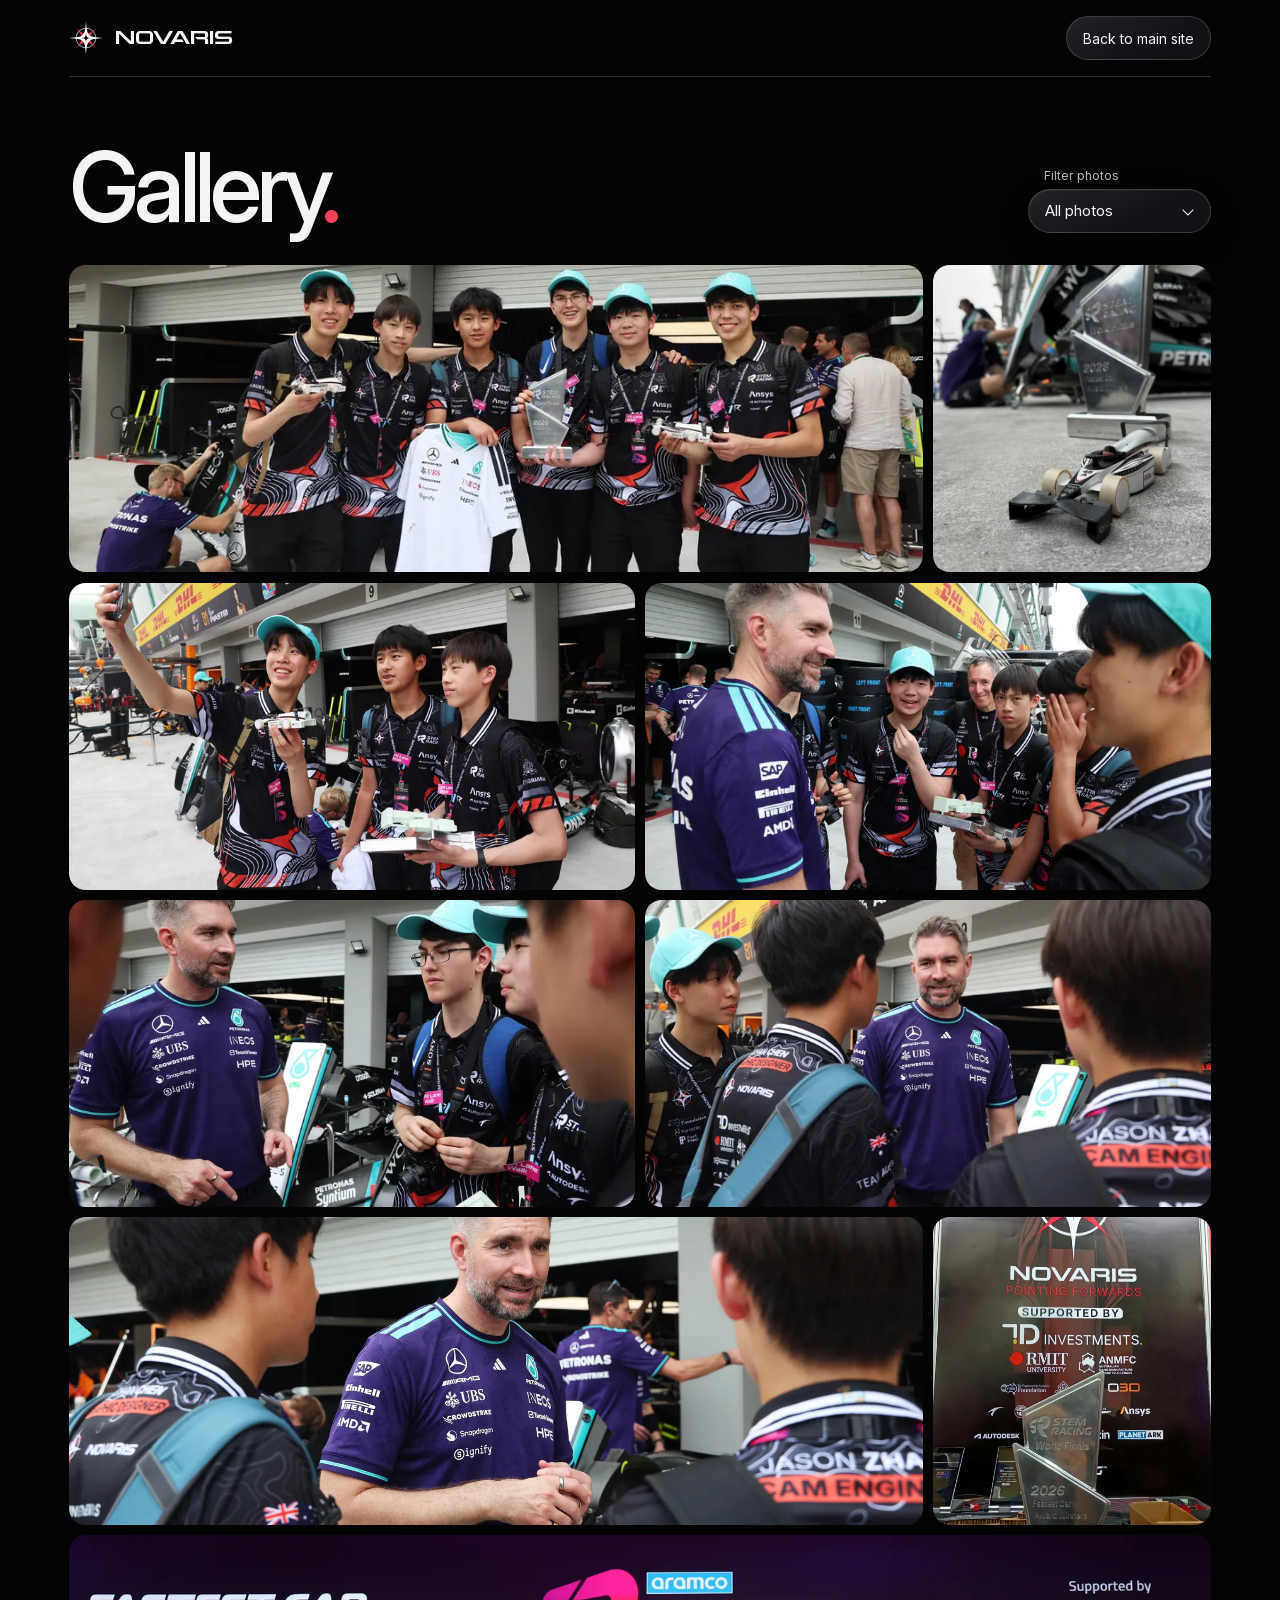
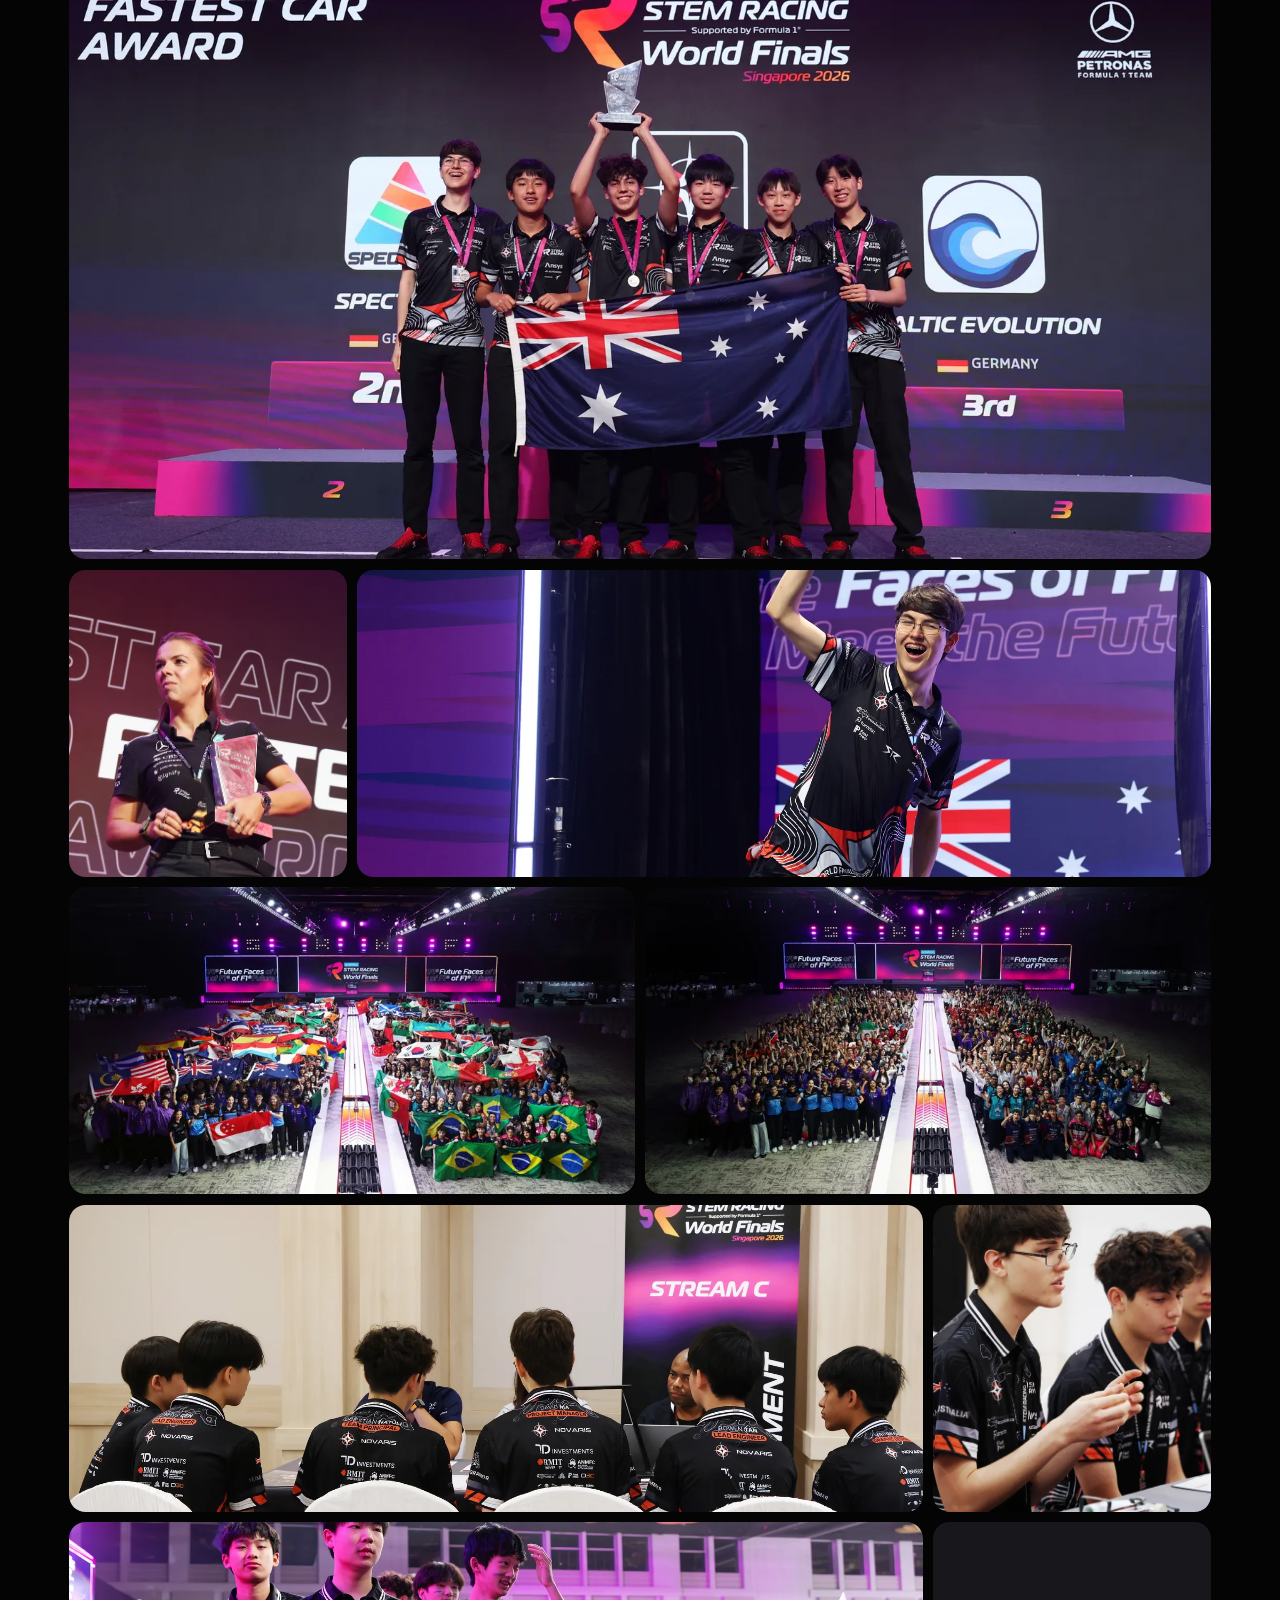
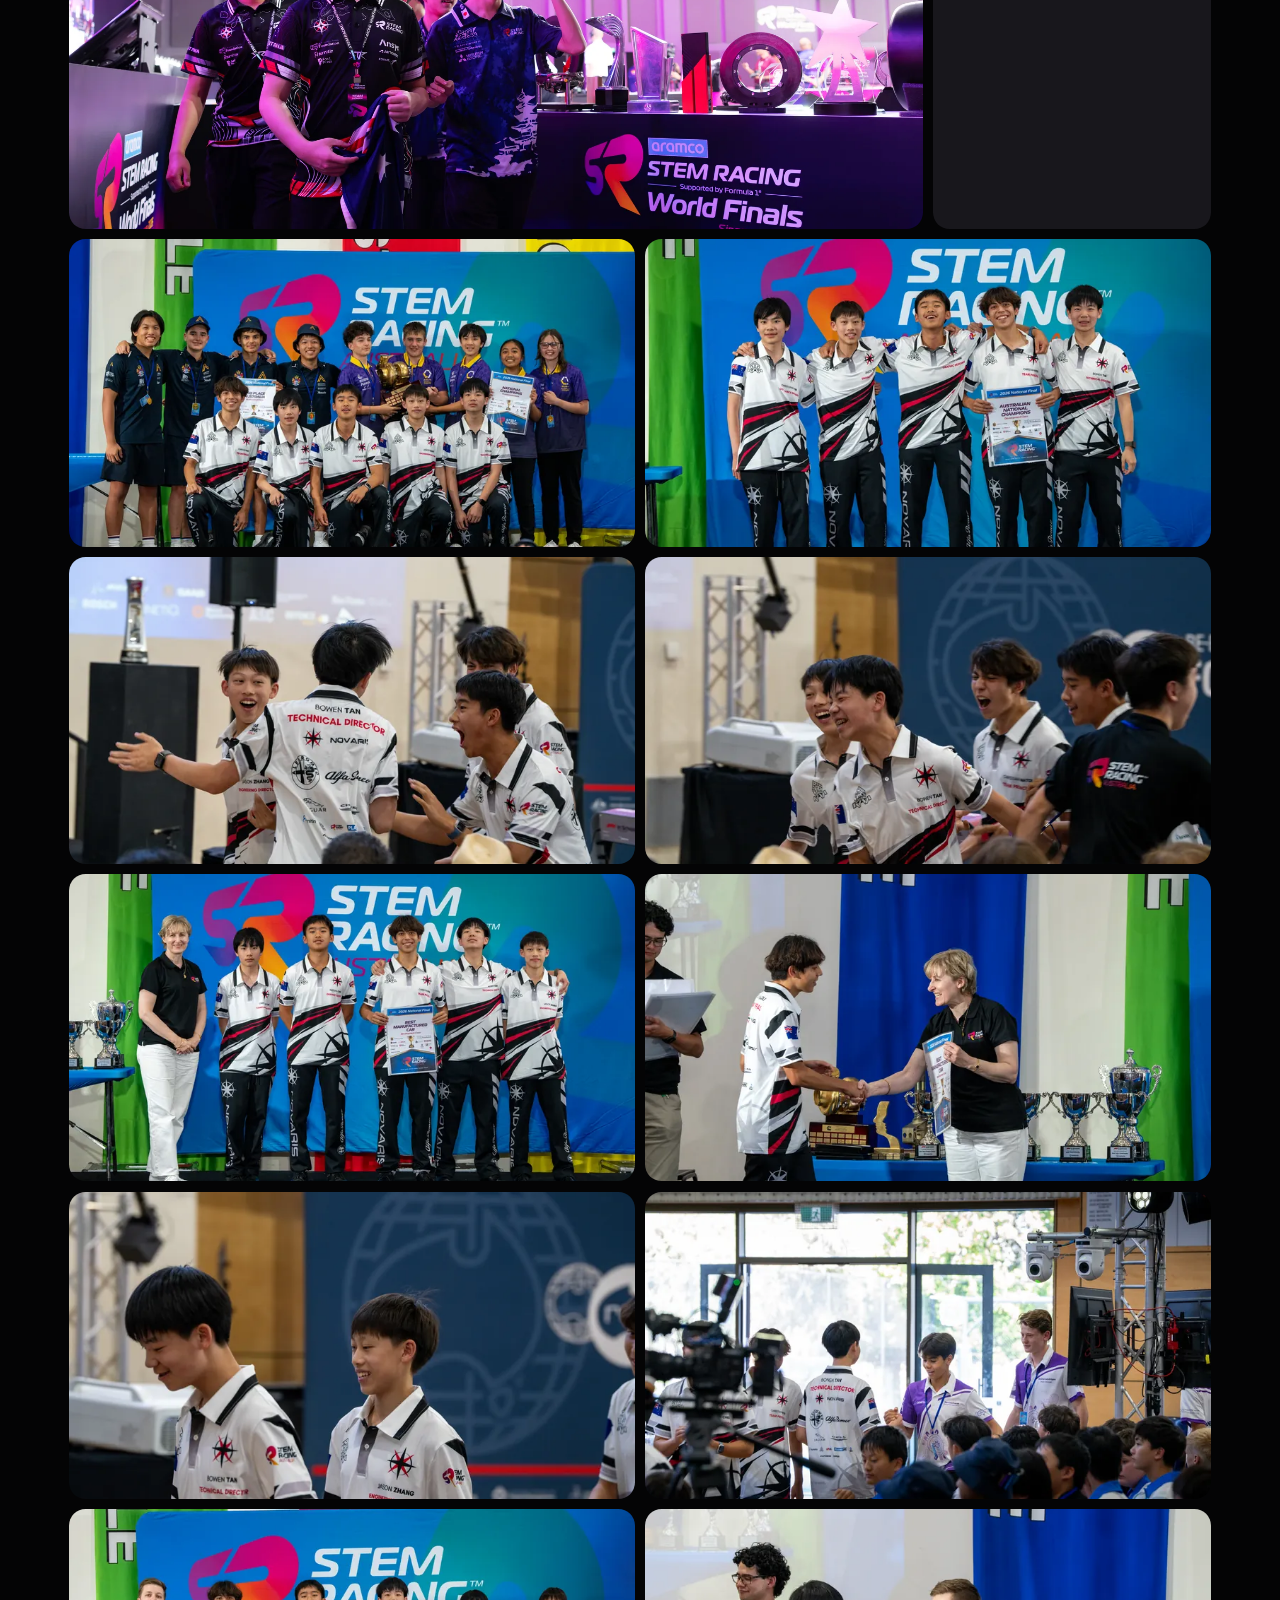
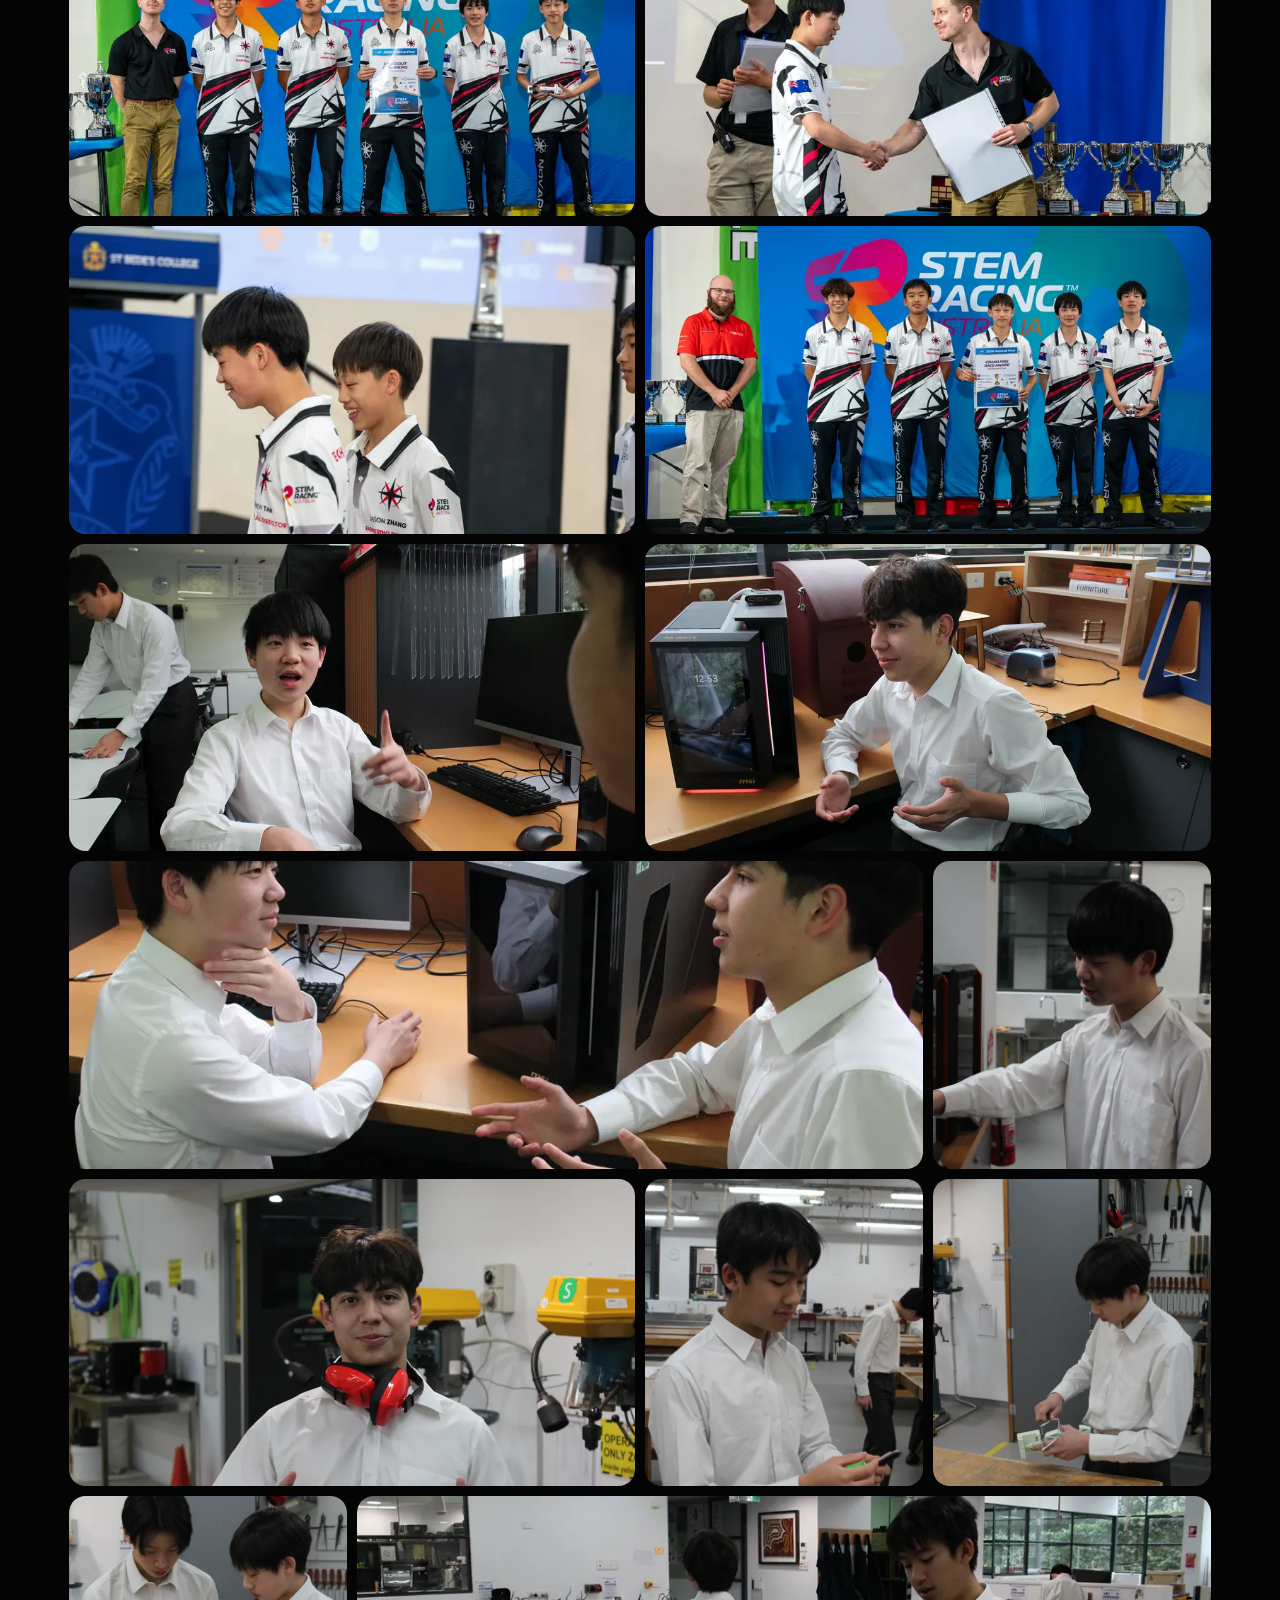
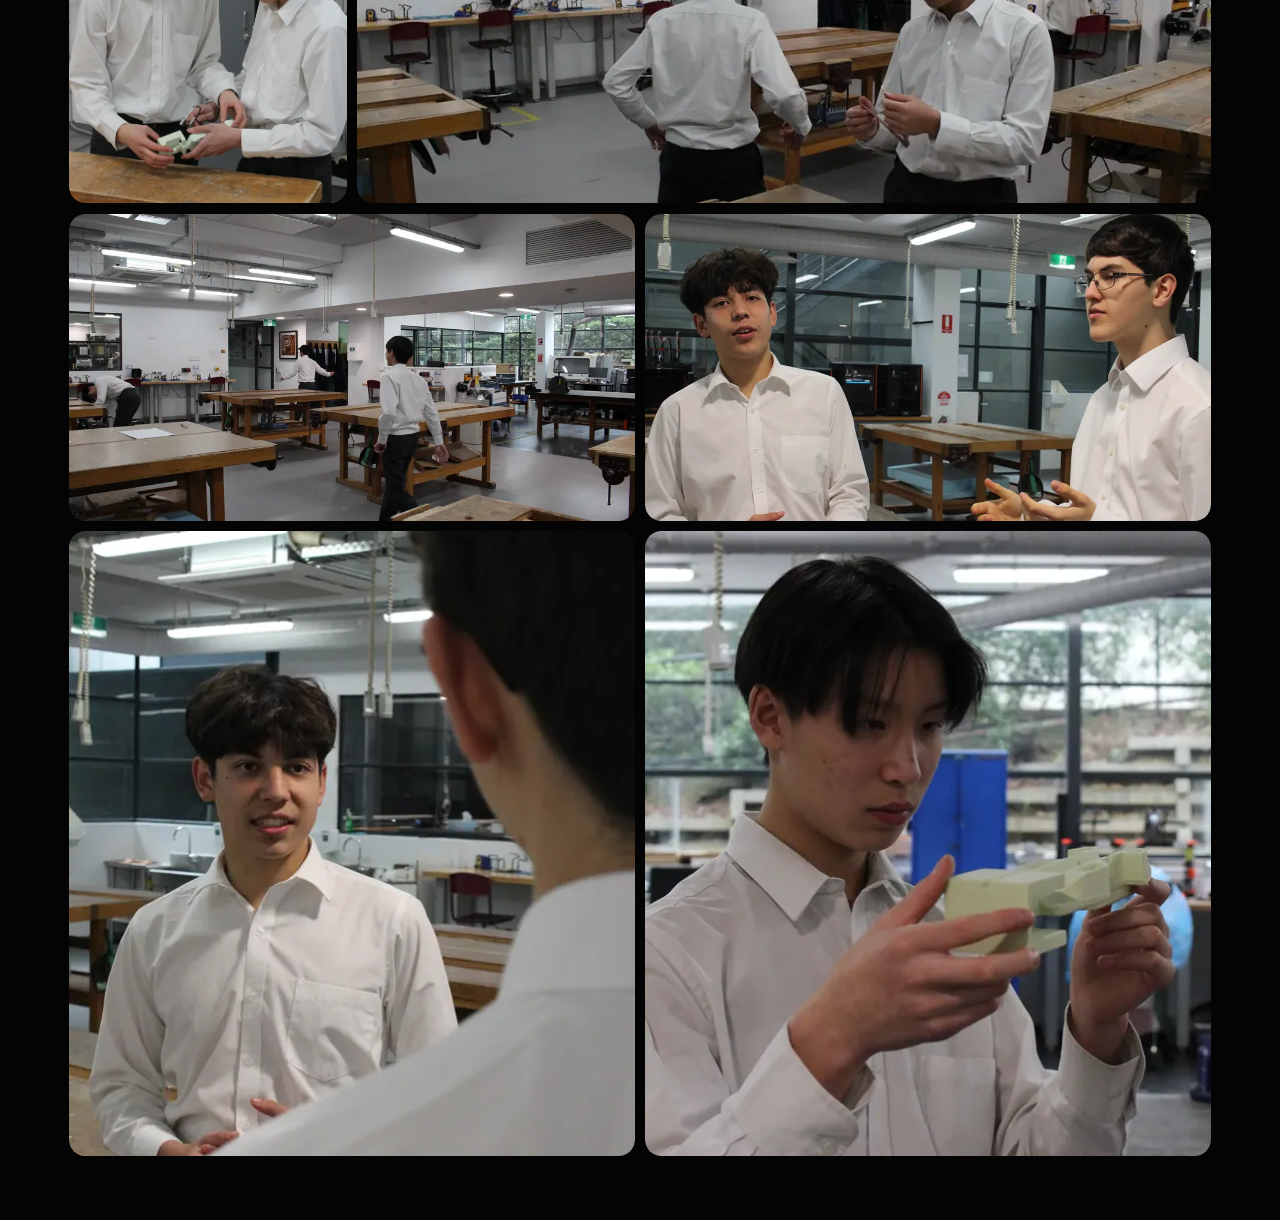
==== commit e2a0106f: "Add team signatures and simplify gallery header" ====
--- a/gallery.html
+++ b/gallery.html
@@ -21,9 +21,9 @@
   <link rel="icon" href="assets/novaris.svg" type="image/svg+xml">
   <link rel="stylesheet" href="site.css?v=launch">
   <link rel="stylesheet" href="page-loader.css">
-  <link rel="stylesheet" href="gallery.css?v=competition-filter">
+  <link rel="stylesheet" href="gallery.css?v=filter-layout">
   <script src="starfield.js?v=page-loader" defer></script>
-  <script src="gallery.js?v=custom-captions" type="module"></script>
+  <script src="gallery.js?v=filter-status" type="module"></script>
   <noscript><style>.photo-grid img[data-opening-preview] { display: none; }</style></noscript>
   <!-- Structured data: tells search engines who the team is. Keep it in step with the visible page text. -->
   <script type="application/ld+json">
@@ -69,7 +69,7 @@
     <div class="gallery-heading">
       <h1>Gallery<span>.</span></h1>
       <div class="gallery-overview">
-        <p id="gallery-summary" role="status">42 photos from the Novaris workshop at Trinity Grammar School, the 2026 Australian National Finals and the 2026 STEM Racing World Finals in Singapore.</p>
+        <p id="gallery-summary" class="visually-hidden" role="status"></p>
         <div class="picker" hidden>
           <label for="competition">Filter photos</label>
           <select id="competition" class="glass pill" aria-controls="gallery-grid">
--- a/site.css
+++ b/site.css
@@ -666,6 +666,15 @@
   transform: scale(calc(1 + .06 * var(--member-highlight)));
   transition-property: transform;
 }
+.member-signature {
+  display: block;
+  width: min(85%, 8rem);
+  height: clamp(1rem, 3.5vw, 2.2rem);
+  margin-top: .25rem;
+  object-fit: contain;
+  filter: brightness(0) invert(1);
+  pointer-events: none;
+}
 .member-preview {
   position: absolute;
   inset: auto .18rem 0;
@@ -727,7 +736,29 @@
   .member, .member-portrait {
     transition-delay: var(--lineup-shift-delay);
   }
-  .member-trigger { --member-copy-inset: clamp(.7rem, 1.45vw, 1.4rem); }
+  .member-trigger {
+    --member-copy-inset: clamp(.7rem, 1.45vw, 1.4rem);
+    --member-signature-height: clamp(1.5rem, 2.4vw, 2.2rem);
+    --member-signature-gap: .25rem;
+  }
+  .member-signature {
+    position: absolute;
+    top: calc(100% - 4.85rem + var(--member-signature-gap));
+    left: 50%;
+    width: min(82%, 8rem);
+    height: var(--member-signature-height);
+    margin: 0;
+    transform: translateX(-50%);
+    transition: top 450ms var(--highlight-glide-easing), left 450ms var(--highlight-glide-easing),
+      transform 450ms var(--highlight-glide-easing), object-position 450ms var(--highlight-glide-easing);
+  }
+  .team-roster:not(.has-sliding-background) .member:has(.member-trigger:is(:hover, :focus-visible)) .member-signature,
+  .member.is-copy-visible .member-signature {
+    top: calc(var(--member-copy-inset) + var(--member-name-height, 1.2em) + var(--member-signature-gap));
+    left: var(--member-copy-inset);
+    transform: translateX(0);
+    object-position: left center;
+  }
   .member-preview {
     --member-copy-visible: var(--member-highlight);
     inset: var(--member-copy-inset) .65rem auto var(--member-copy-inset);
@@ -760,7 +791,11 @@
   .has-sliding-background .member-copy {
     transition-delay: calc(var(--member-copy-exit) * (1 - var(--member-copy-visible)));
   }
-  .member-name { font-size: clamp(1.125rem, 2.35vw, 2.6rem); line-height: 1.05; }
+  .member-name {
+    margin-bottom: calc(var(--member-signature-height) + var(--member-signature-gap));
+    font-size: clamp(1.125rem, 2.35vw, 2.6rem);
+    line-height: 1.05;
+  }
   .member-role { font-size: clamp(.875rem, 1.25vw, 1.25rem); line-height: 1.25; }
   .member-intro { font-size: clamp(.94rem, 1.2vw, 1.25rem); margin-top: .5rem; }
   .member-portrait {
--- a/gallery.css
+++ b/gallery.css
@@ -24,7 +24,7 @@
 .gallery-heading h1 span { color: var(--red); }
 .gallery-overview { display: grid; justify-items: end; gap: .75rem; }
 .gallery-overview .picker[hidden] { display: none; }
-.gallery-heading p, .viewer-position { color: var(--muted); font-size: .9rem; }
+.viewer-position { color: var(--muted); font-size: .9rem; }
 .photo-grid {
   display: grid;
   gap: clamp(.35rem, .8vw, .8rem);
@@ -119,9 +119,7 @@
   .viewer-controls { grid-template-columns: 1fr 1fr; gap: .65rem; }
   .viewer-caption { grid-area: 1 / 1 / 2 / -1; }
 }
-.gallery-heading p { max-width: 24rem; text-align: right; line-height: 1.45; }
 @media (max-width: 620px) {
   .gallery-heading { flex-direction: column; align-items: start; gap: .6rem; }
   .gallery-overview { justify-items: start; }
-  .gallery-heading p { text-align: left; }
 }
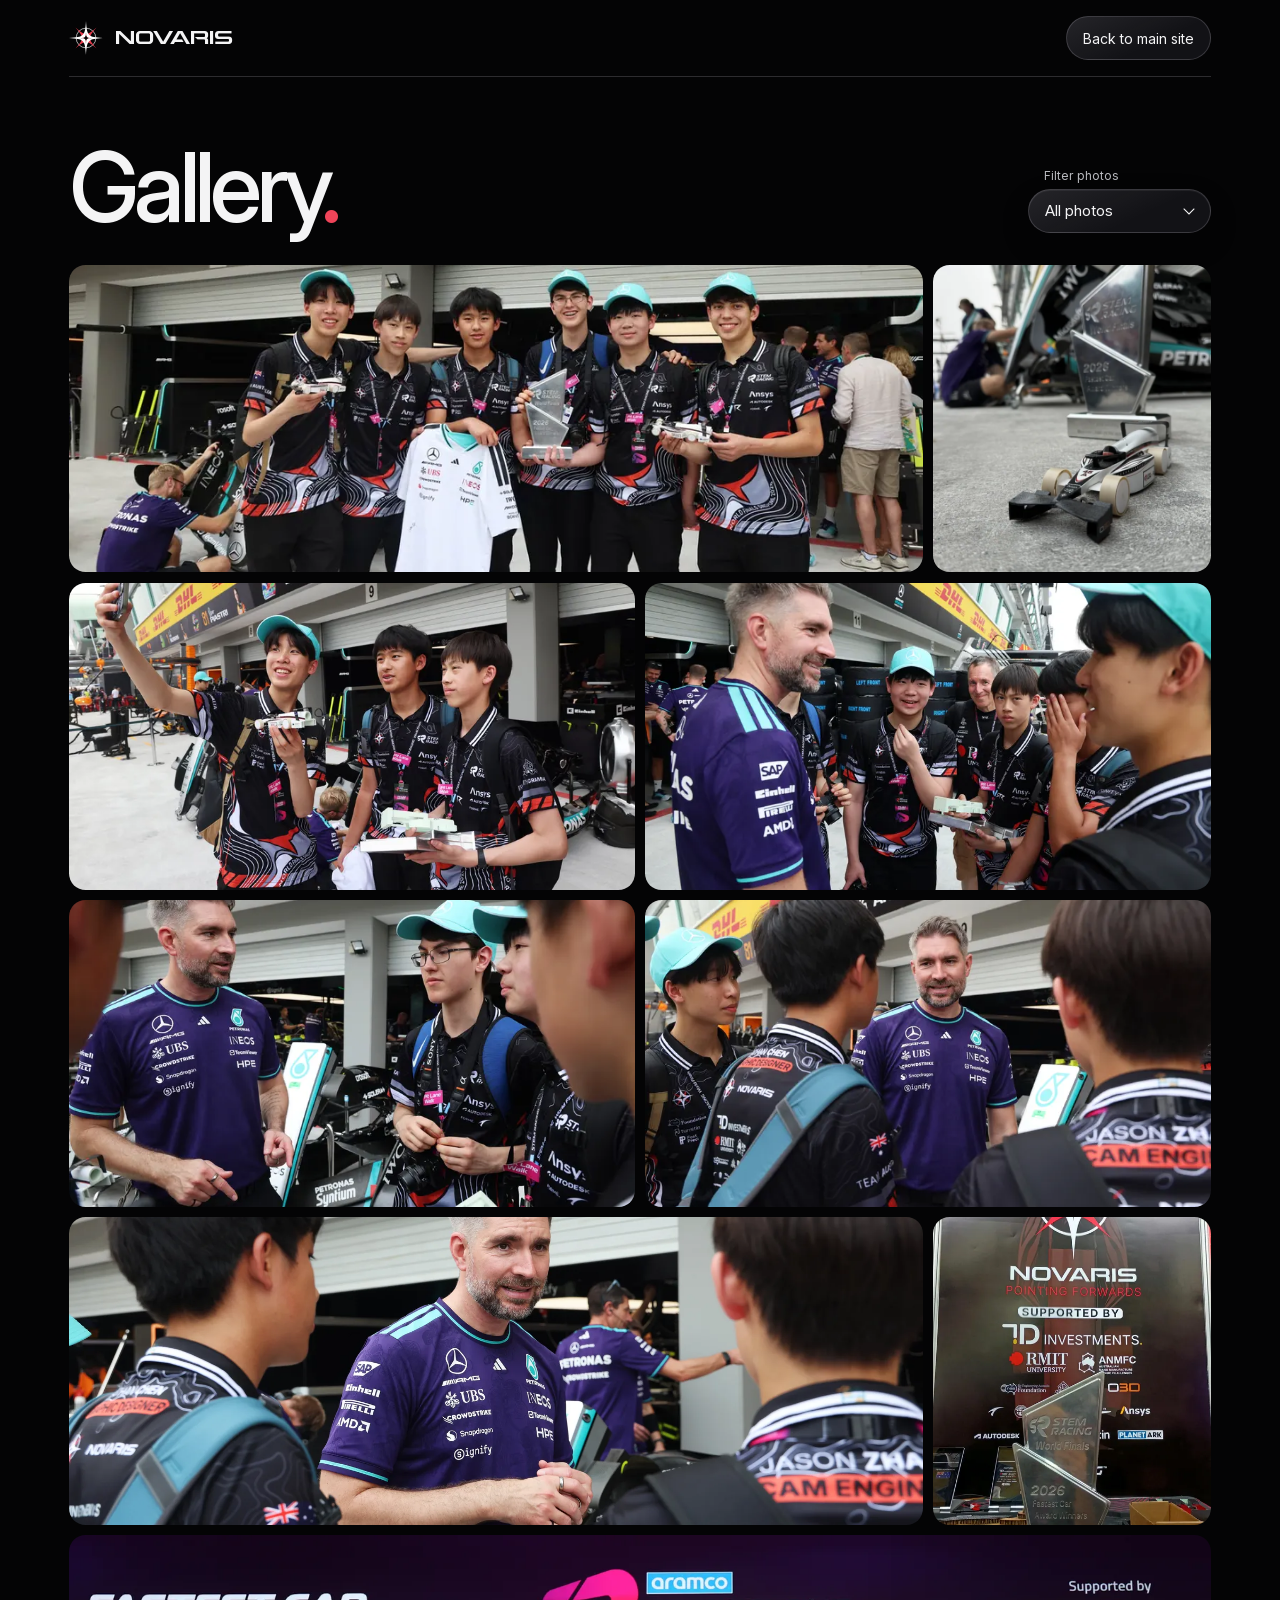
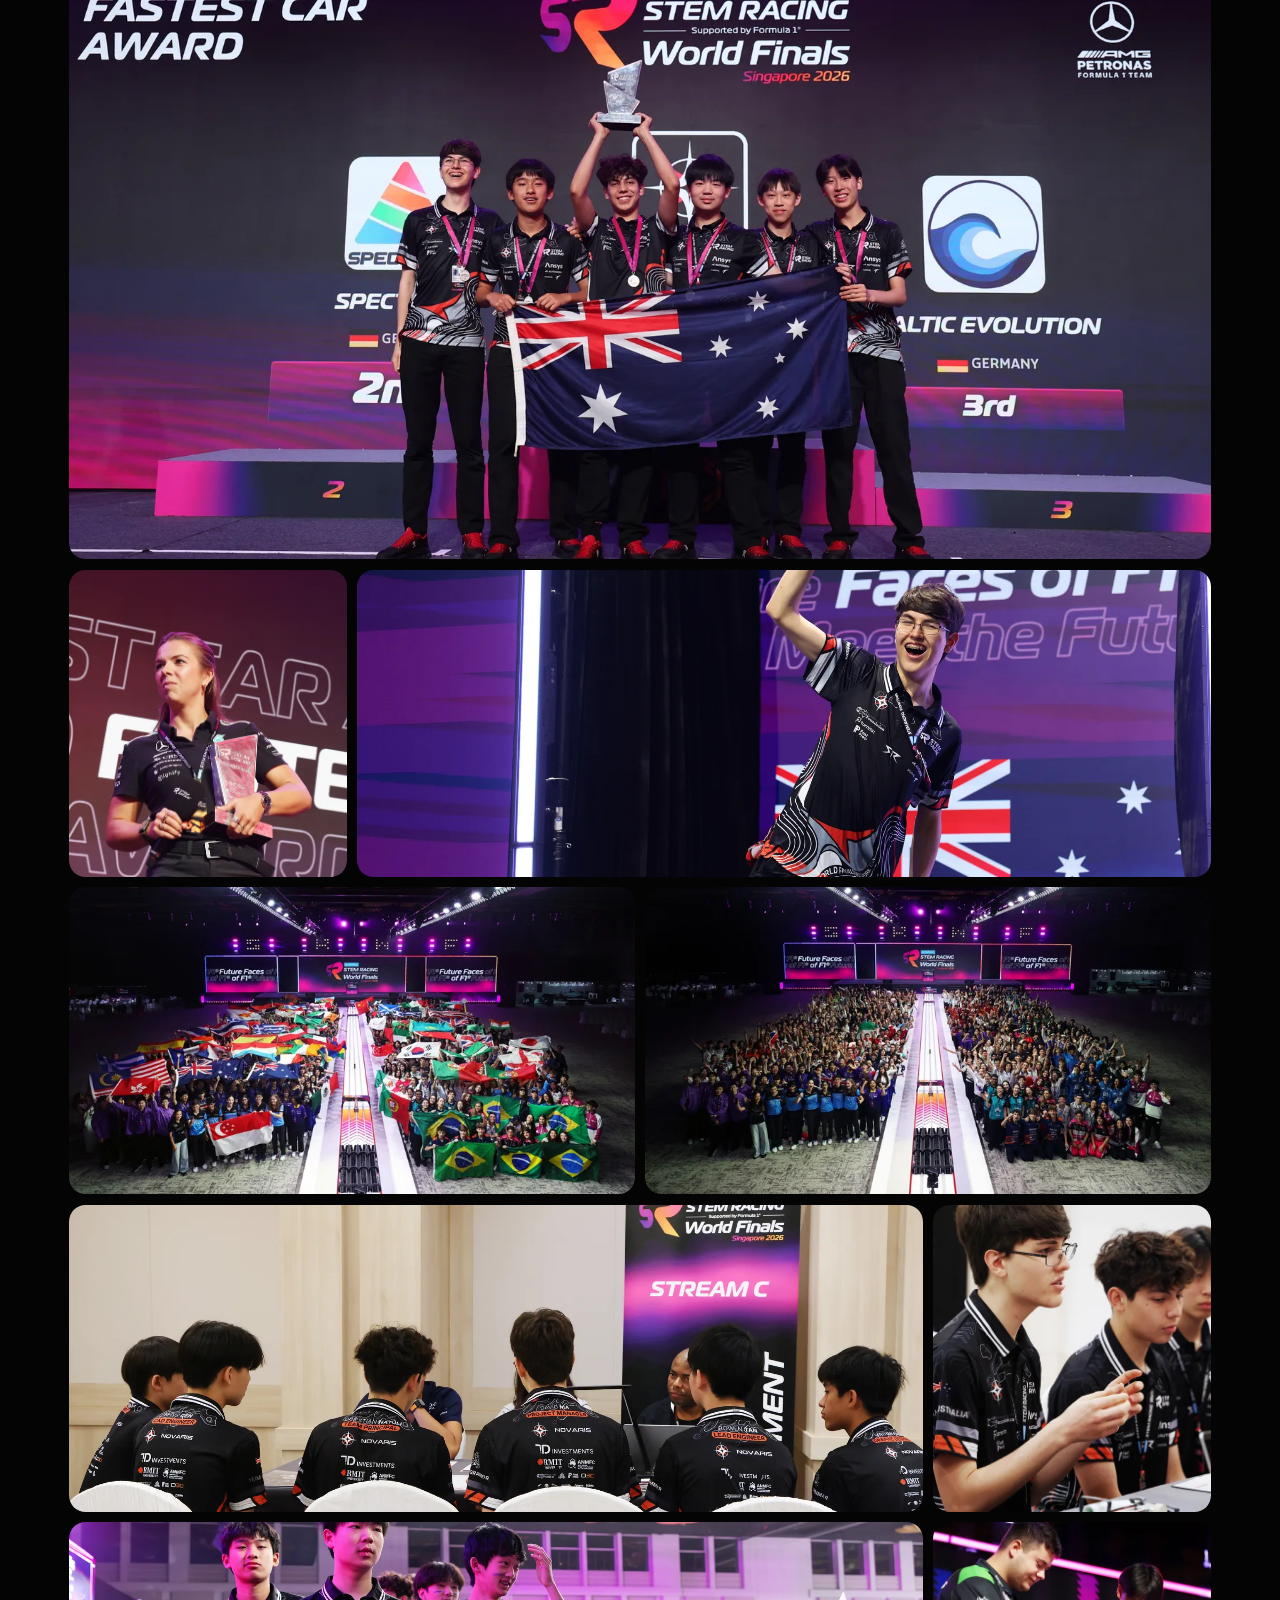
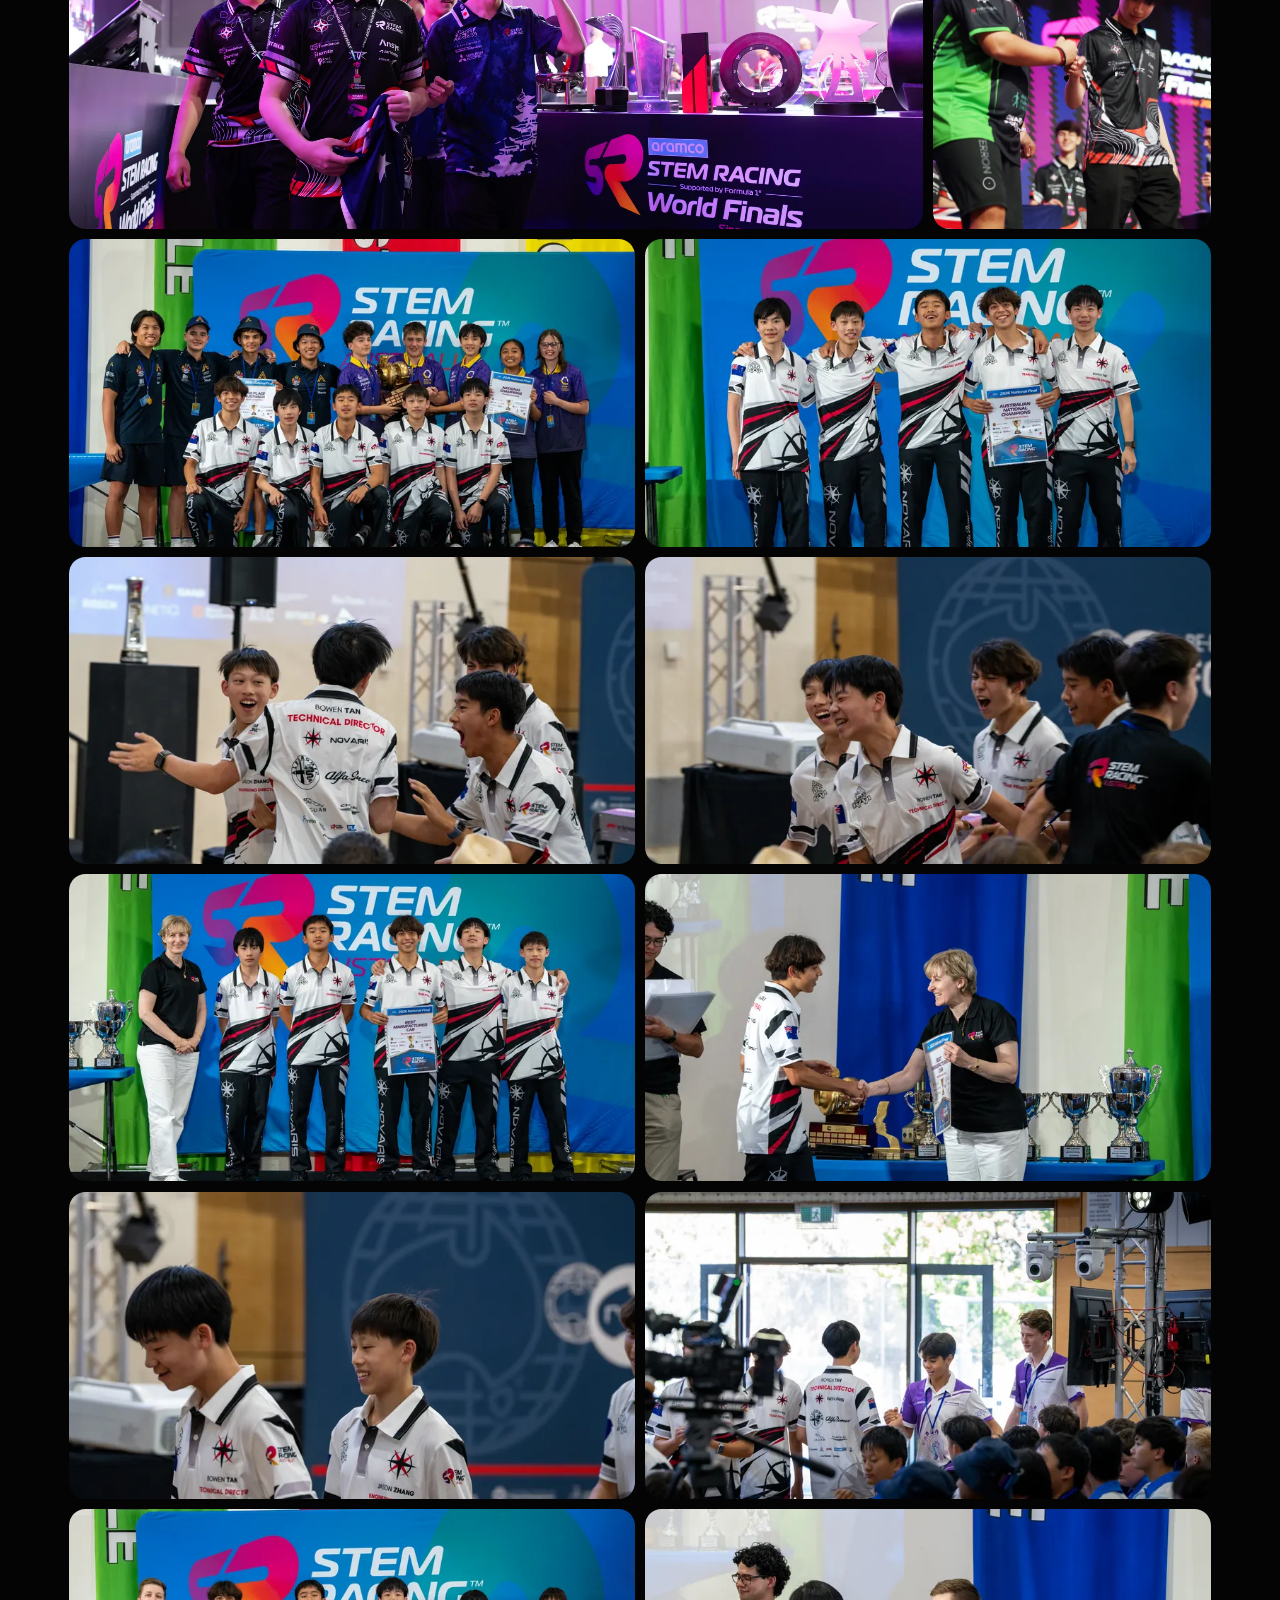
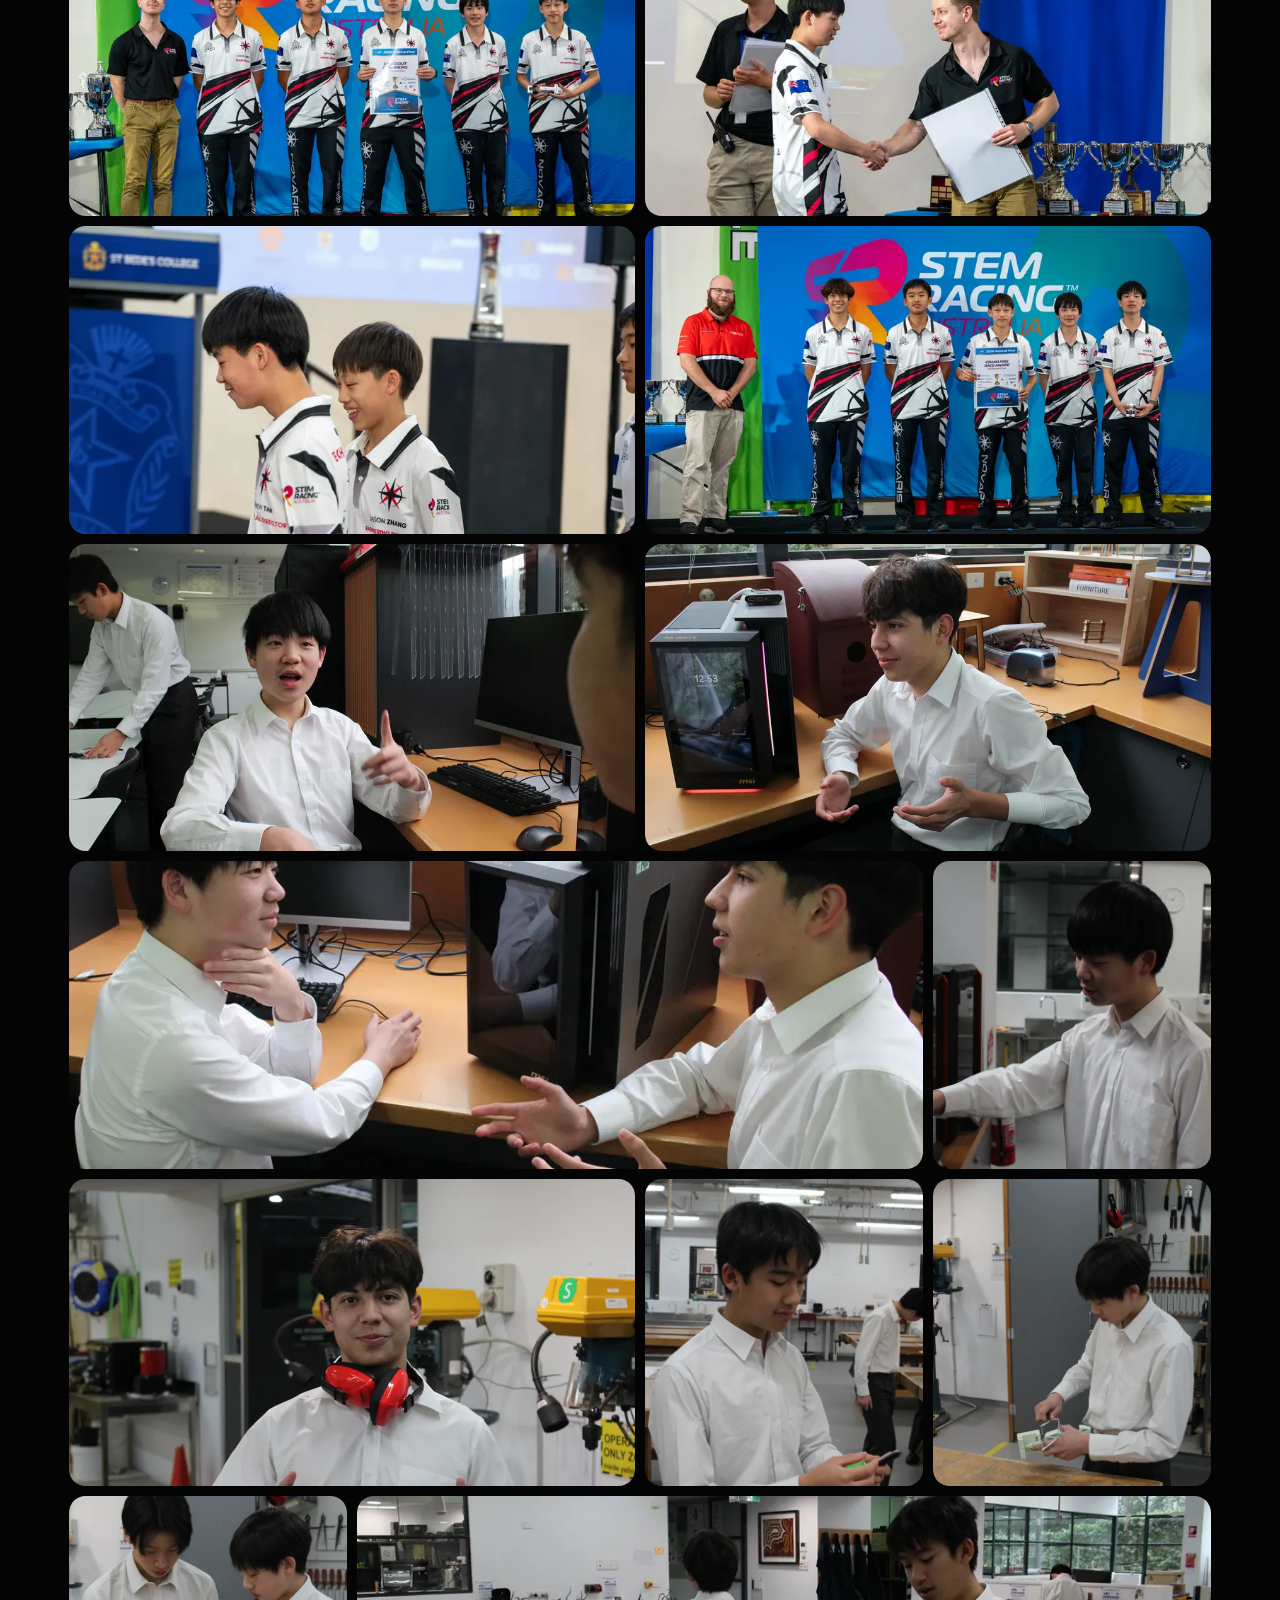
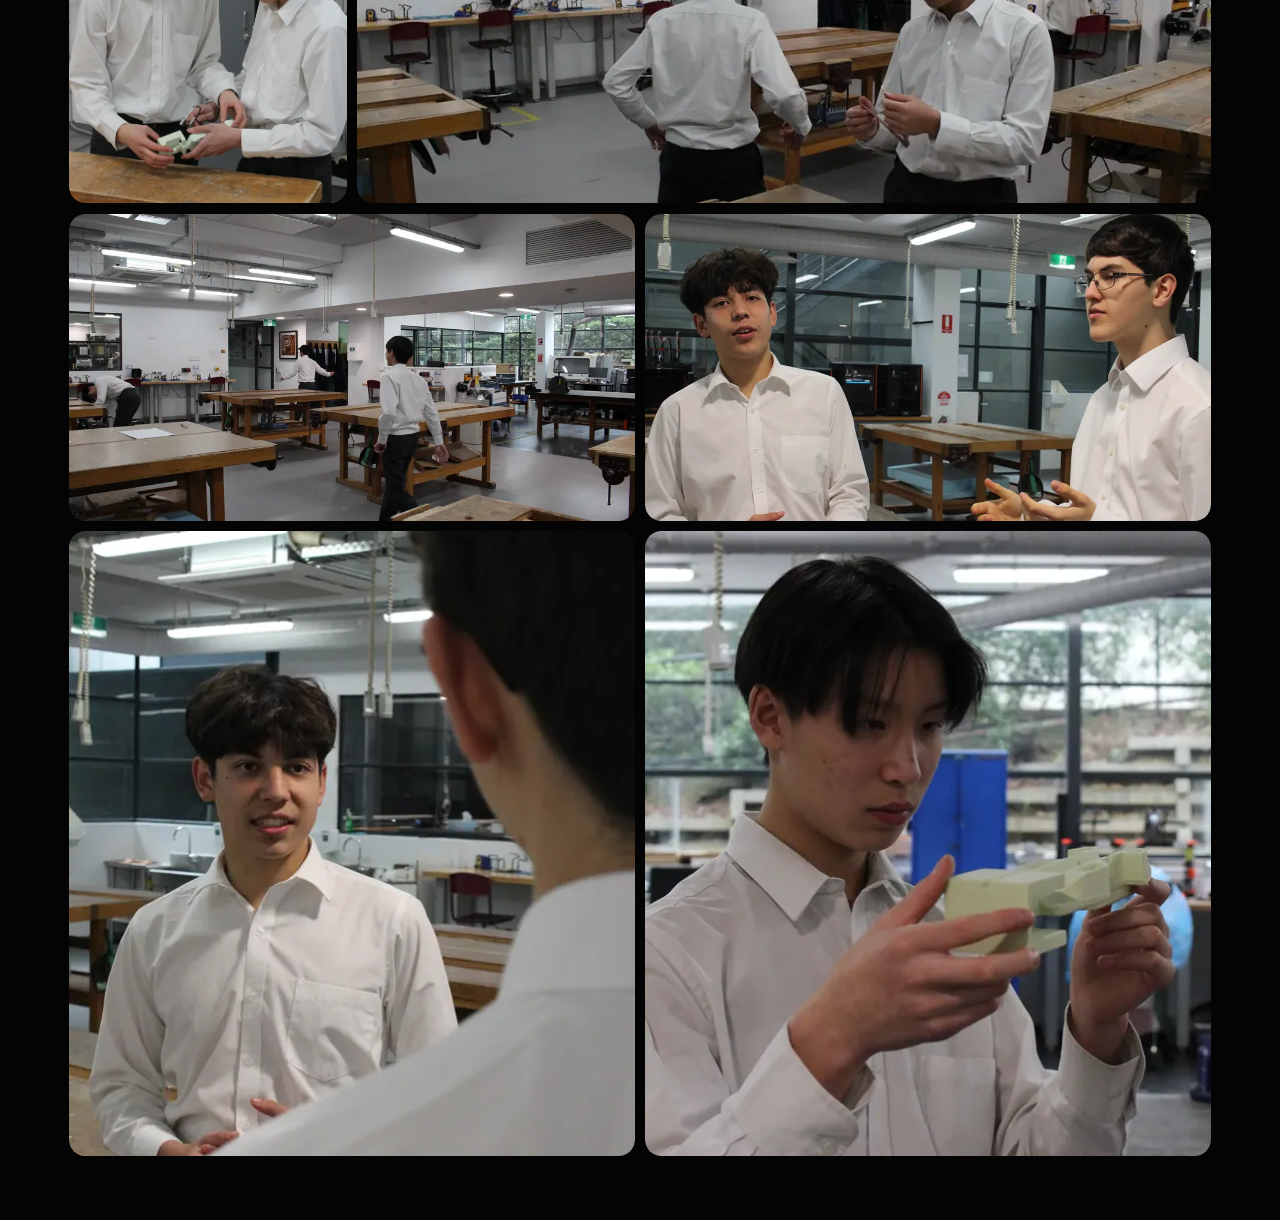
==== commit 9e7a5855: "Publish SEO, loading, and design refinements" ====
--- a/gallery.html
+++ b/gallery.html
@@ -19,11 +19,11 @@
   <meta name="twitter:card" content="summary_large_image">
   <title>Gallery | Novaris</title>
   <link rel="icon" href="assets/novaris.svg" type="image/svg+xml">
-  <link rel="stylesheet" href="site.css?v=launch">
+  <link rel="stylesheet" href="site.css?v=world-finals-caption">
   <link rel="stylesheet" href="page-loader.css">
-  <link rel="stylesheet" href="gallery.css?v=filter-layout">
+  <link rel="stylesheet" href="gallery.css?v=filter-chevron">
   <script src="starfield.js?v=page-loader" defer></script>
-  <script src="gallery.js?v=filter-status" type="module"></script>
+  <script src="gallery.js?v=quicker-reveal" type="module"></script>
   <noscript><style>.photo-grid img[data-opening-preview] { display: none; }</style></noscript>
   <!-- Structured data: tells search engines who the team is. Keep it in step with the visible page text. -->
   <script type="application/ld+json">
@@ -72,12 +72,14 @@
         <p id="gallery-summary" class="visually-hidden" role="status"></p>
         <div class="picker" hidden>
           <label for="competition">Filter photos</label>
-          <select id="competition" class="glass pill" aria-controls="gallery-grid">
-            <option value="">All photos</option>
-            <option value="world-finals-2026">2026 World Finals</option>
-            <option value="nationals-2026">2026 Nationals</option>
-            <option value="workshop">Workshop</option>
-          </select>
+          <div class="gallery-filter-control">
+            <select id="competition" class="glass pill" aria-controls="gallery-grid">
+              <option value="">All photos</option>
+              <option value="world-finals-2026">2026 World Finals</option>
+              <option value="nationals-2026">2026 Nationals</option>
+              <option value="workshop">Workshop</option>
+            </select>
+          </div>
         </div>
       </div>
     </div>
--- a/site.css
+++ b/site.css
@@ -1,18 +1,18 @@
 @font-face {
   font-family: Inter;
-  src: url("assets/InterVariable.woff2") format("woff2");
+  src: url("assets/InterVariable-latin.woff2") format("woff2");
   font-weight: 100 900;
   font-style: normal;
   font-display: swap;
 }
 @font-face {
   font-family: Novaris;
-  src: url("assets/novaris.ttf") format("truetype");
+  src: url("assets/novaris.woff2") format("woff2");
   font-display: swap;
 }
 @font-face {
   font-family: "Novaris Wordmark";
-  src: url("assets/novaris.ttf") format("truetype");
+  src: url("assets/novaris.woff2") format("woff2");
   font-display: swap;
   /* Center the capital letters, which extend 72% of an em above the baseline. */
   ascent-override: 86%;
@@ -303,8 +303,7 @@
   --glass-tint: rgb(68 60 72 / .58);
   --glass-rim: rgb(247 240 255 / .30);
 }
-.caption { position: absolute; bottom: clamp(1.4rem, 3.8svh, 3.2rem); right: var(--gutter); display: flex; align-items: center; gap: .75rem; padding: .5rem .75rem; color: #e2e0e3; letter-spacing: .06em; }
-.caption i { display: block; width: 1.25rem; height: 1px; background: #acaaaf; }
+.caption { position: absolute; bottom: clamp(1.4rem, 3.8svh, 3.2rem); right: var(--gutter); padding: .5rem .75rem; color: #e2e0e3; letter-spacing: .06em; }
 .garage, .team { padding-top: clamp(3.5rem, 6vw, 6.5rem); }
 #cars:focus-visible { outline: none; }
 .garage-head { display: flex; justify-content: space-between; gap: 2rem; align-items: end; padding-bottom: 1.75rem; }
@@ -666,10 +665,13 @@
   transform: scale(calc(1 + .06 * var(--member-highlight)));
   transition-property: transform;
 }
+.member-trigger[data-member="bowen"] {
+  --member-signature-height: clamp(1.9rem, 3.5vw, 2.9rem);
+}
 .member-signature {
   display: block;
-  width: min(85%, 8rem);
-  height: clamp(1rem, 3.5vw, 2.2rem);
+  width: min(100%, 10rem);
+  height: var(--member-signature-height, clamp(1.5rem, 5vw, 3rem));
   margin-top: .25rem;
   object-fit: contain;
   filter: brightness(0) invert(1);
@@ -738,26 +740,30 @@
   }
   .member-trigger {
     --member-copy-inset: clamp(.7rem, 1.45vw, 1.4rem);
-    --member-signature-height: clamp(1.5rem, 2.4vw, 2.2rem);
+    --member-signature-width: min(10rem, var(--lineup-side-width) - .5rem);
+    --member-signature-height: clamp(1.75rem, 3vw, 2.75rem);
     --member-signature-gap: .25rem;
   }
   .member-signature {
     position: absolute;
     top: calc(100% - 4.85rem + var(--member-signature-gap));
-    left: 50%;
-    width: min(82%, 8rem);
-    height: var(--member-signature-height);
+    left: 0;
+    width: auto;
+    height: auto;
+    max-width: var(--member-signature-width);
+    max-height: var(--member-signature-height);
     margin: 0;
-    transform: translateX(-50%);
-    transition: top 450ms var(--highlight-glide-easing), left 450ms var(--highlight-glide-easing),
-      transform 450ms var(--highlight-glide-easing), object-position 450ms var(--highlight-glide-easing);
-  }
-  .team-roster:not(.has-sliding-background) .member:has(.member-trigger:is(:hover, :focus-visible)) .member-signature,
-  .member.is-copy-visible .member-signature {
+    /* Center the artwork itself at rest so it slides as one image. */
+    transform: translateX(calc(var(--member-target-width) / 2 - 50%));
+    transition-property: top, transform;
+    transition-duration: var(--highlight-glide-duration);
+    transition-timing-function: var(--highlight-glide-easing);
+    transition-delay: var(--lineup-shift-delay);
+  }
+  .member.is-highlighted .member-signature,
+  .team-roster:not(.has-sliding-background) .member:has(.member-trigger:is(:hover, :focus-visible)) .member-signature {
     top: calc(var(--member-copy-inset) + var(--member-name-height, 1.2em) + var(--member-signature-gap));
-    left: var(--member-copy-inset);
-    transform: translateX(0);
-    object-position: left center;
+    transform: translateX(var(--member-copy-inset));
   }
   .member-preview {
     --member-copy-visible: var(--member-highlight);
@@ -874,6 +880,8 @@
 }
 .about-copy { display: grid; gap: clamp(1rem, 2vw, 1.75rem); max-width: 46rem; }
 .about-copy p { font-size: clamp(1.03rem, 1.35vw, 1.3rem); line-height: 1.6; color: #e0dfe4; }
+.about-copy a { color: #fff; text-decoration: underline; text-decoration-color: rgb(255 255 255 / .45); text-underline-offset: .2em; }
+.about-copy a:hover { text-decoration-color: currentColor; }
 .about-photo img {
   display: block;
   width: 100%;
--- a/gallery.css
+++ b/gallery.css
@@ -24,6 +24,25 @@
 .gallery-heading h1 span { color: var(--red); }
 .gallery-overview { display: grid; justify-items: end; gap: .75rem; }
 .gallery-overview .picker[hidden] { display: none; }
+.gallery-overview .picker::after { content: none; }
+.gallery-filter-control { position: relative; display: grid; }
+.gallery-filter-control::after {
+  content: "";
+  position: absolute;
+  inset-block-start: 50%;
+  inset-inline-end: 1.125rem;
+  width: .5rem;
+  height: .5rem;
+  box-sizing: border-box;
+  border: solid var(--text);
+  border-width: 0 1.5px 1.5px 0;
+  transform: translateY(-75%) rotate(45deg);
+  transition: transform 360ms var(--highlight-glide-easing);
+  pointer-events: none;
+}
+.gallery-filter-control:has(> select:open)::after { transform: translateY(-25%) rotate(225deg); }
+.gallery-filter-control #competition { padding-inline-end: 2.75rem; }
+.gallery-filter-control #competition::picker-icon { content: none; }
 .viewer-position { color: var(--muted); font-size: .9rem; }
 .photo-grid {
   display: grid;
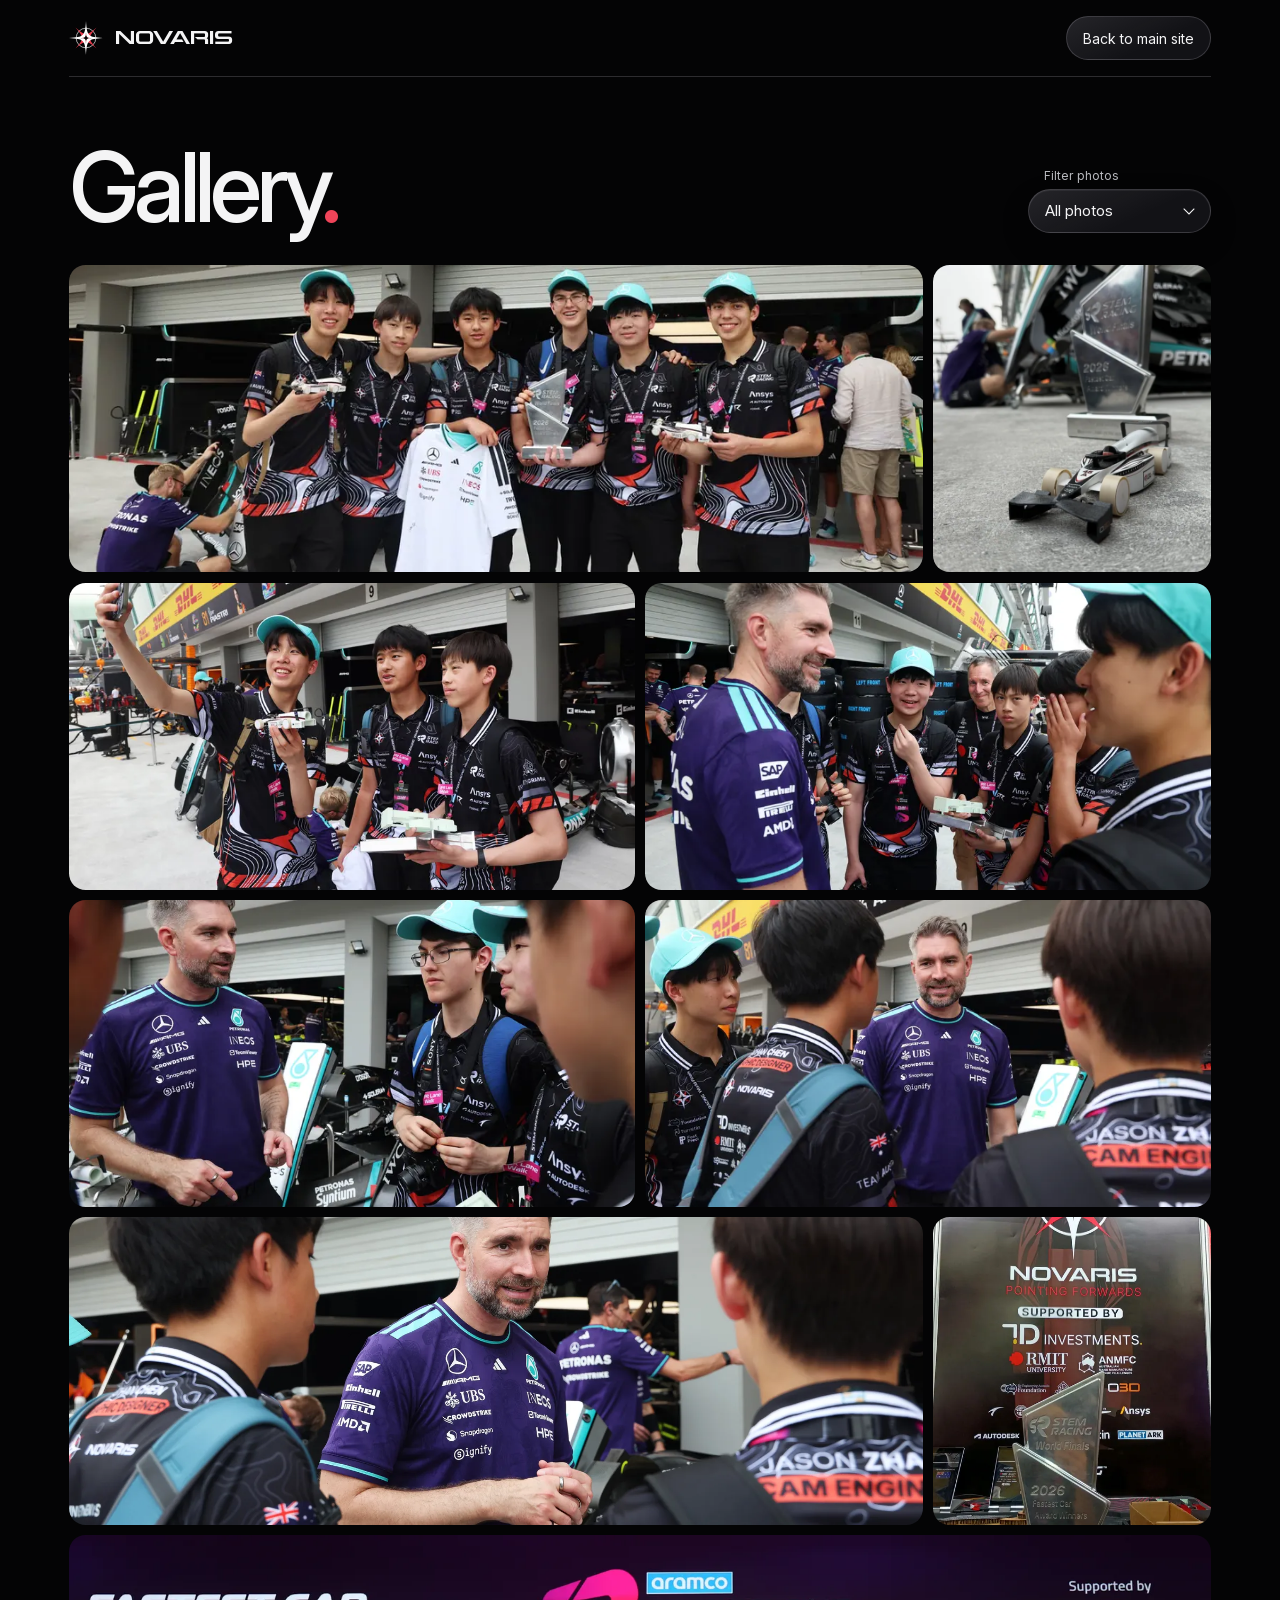
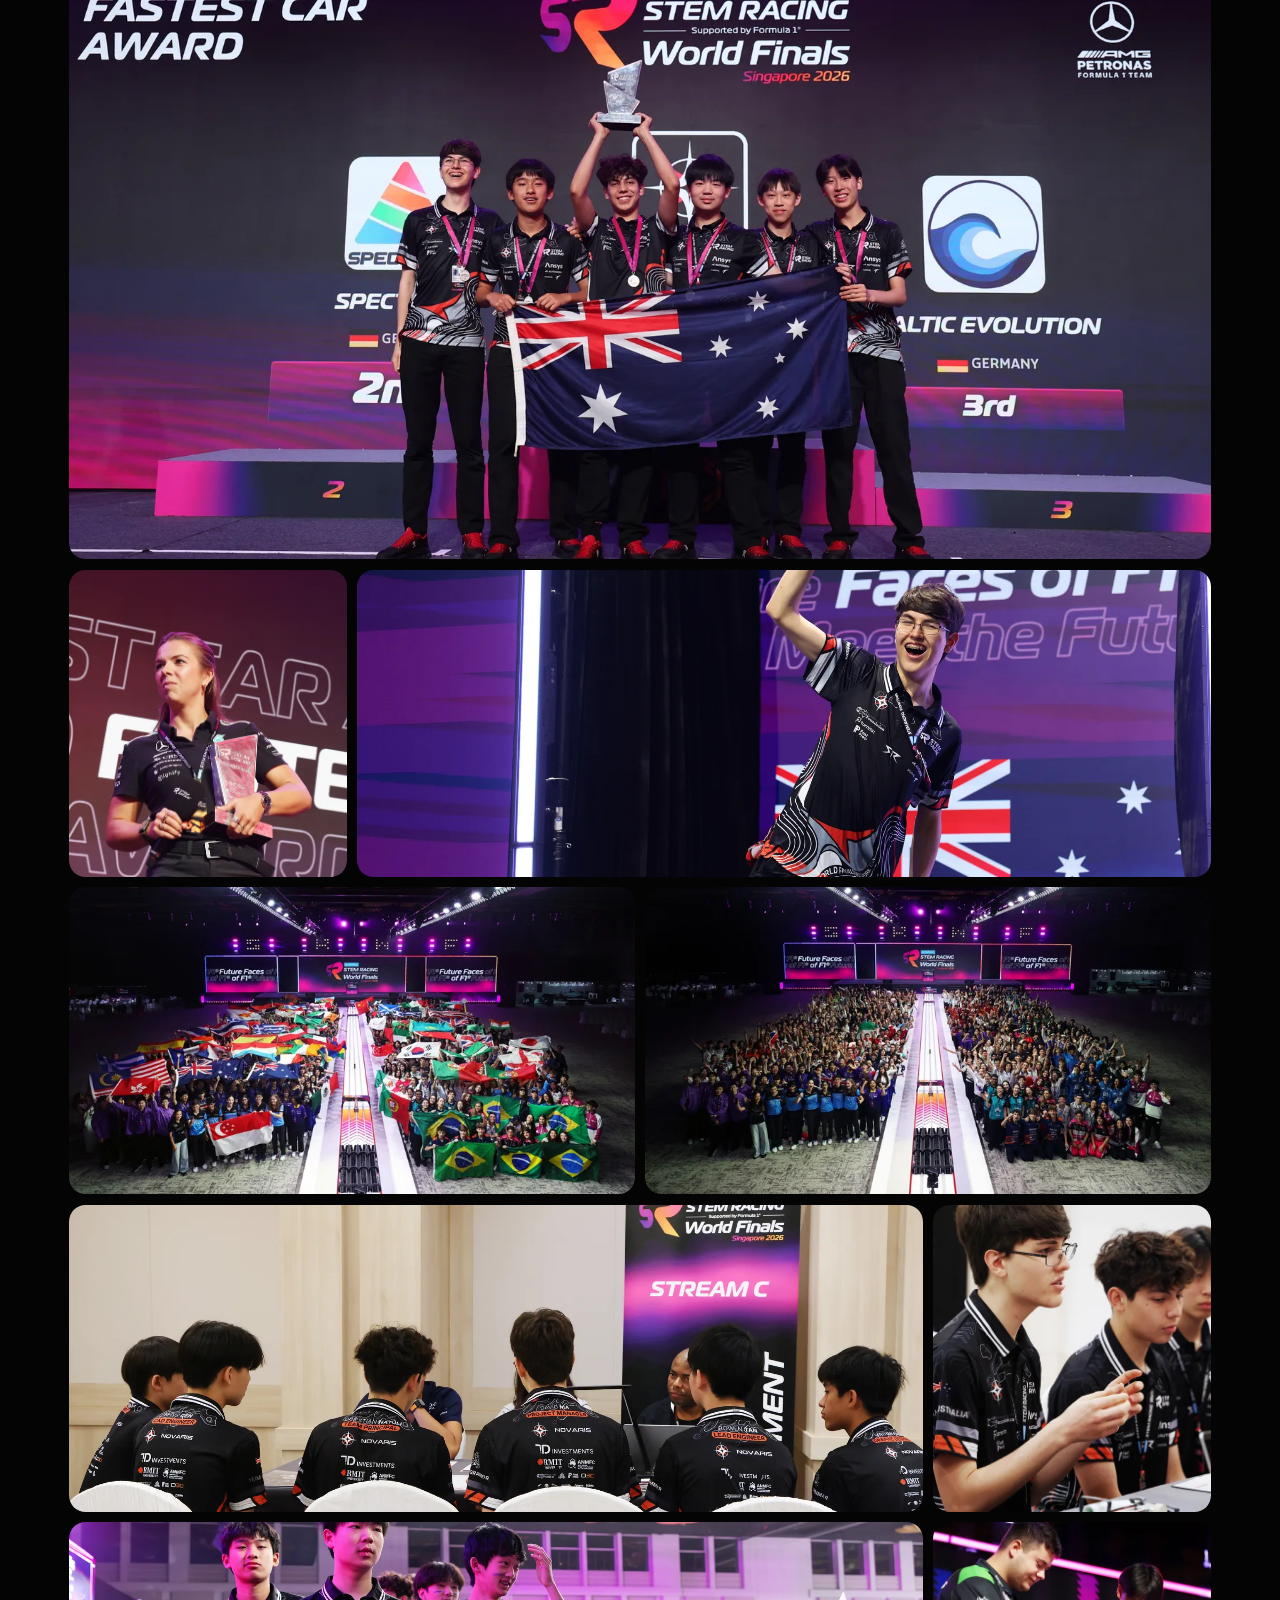
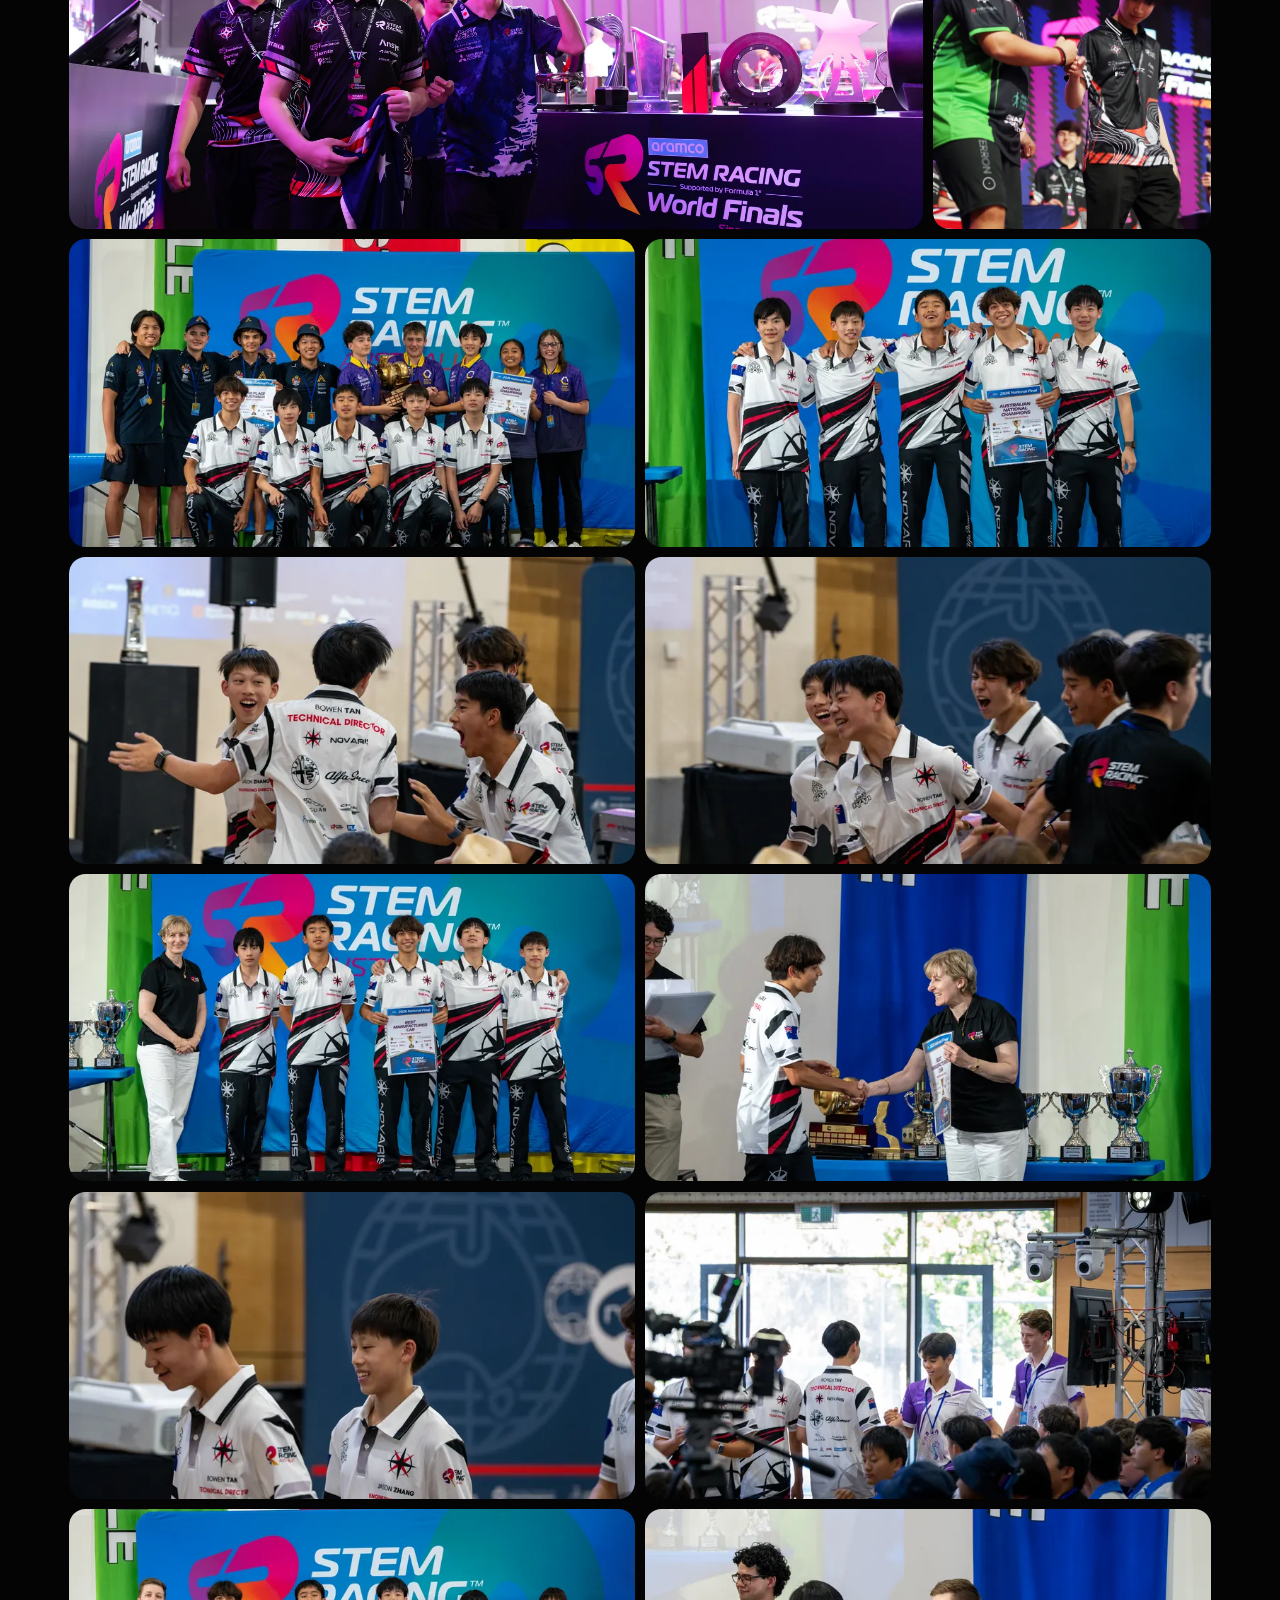
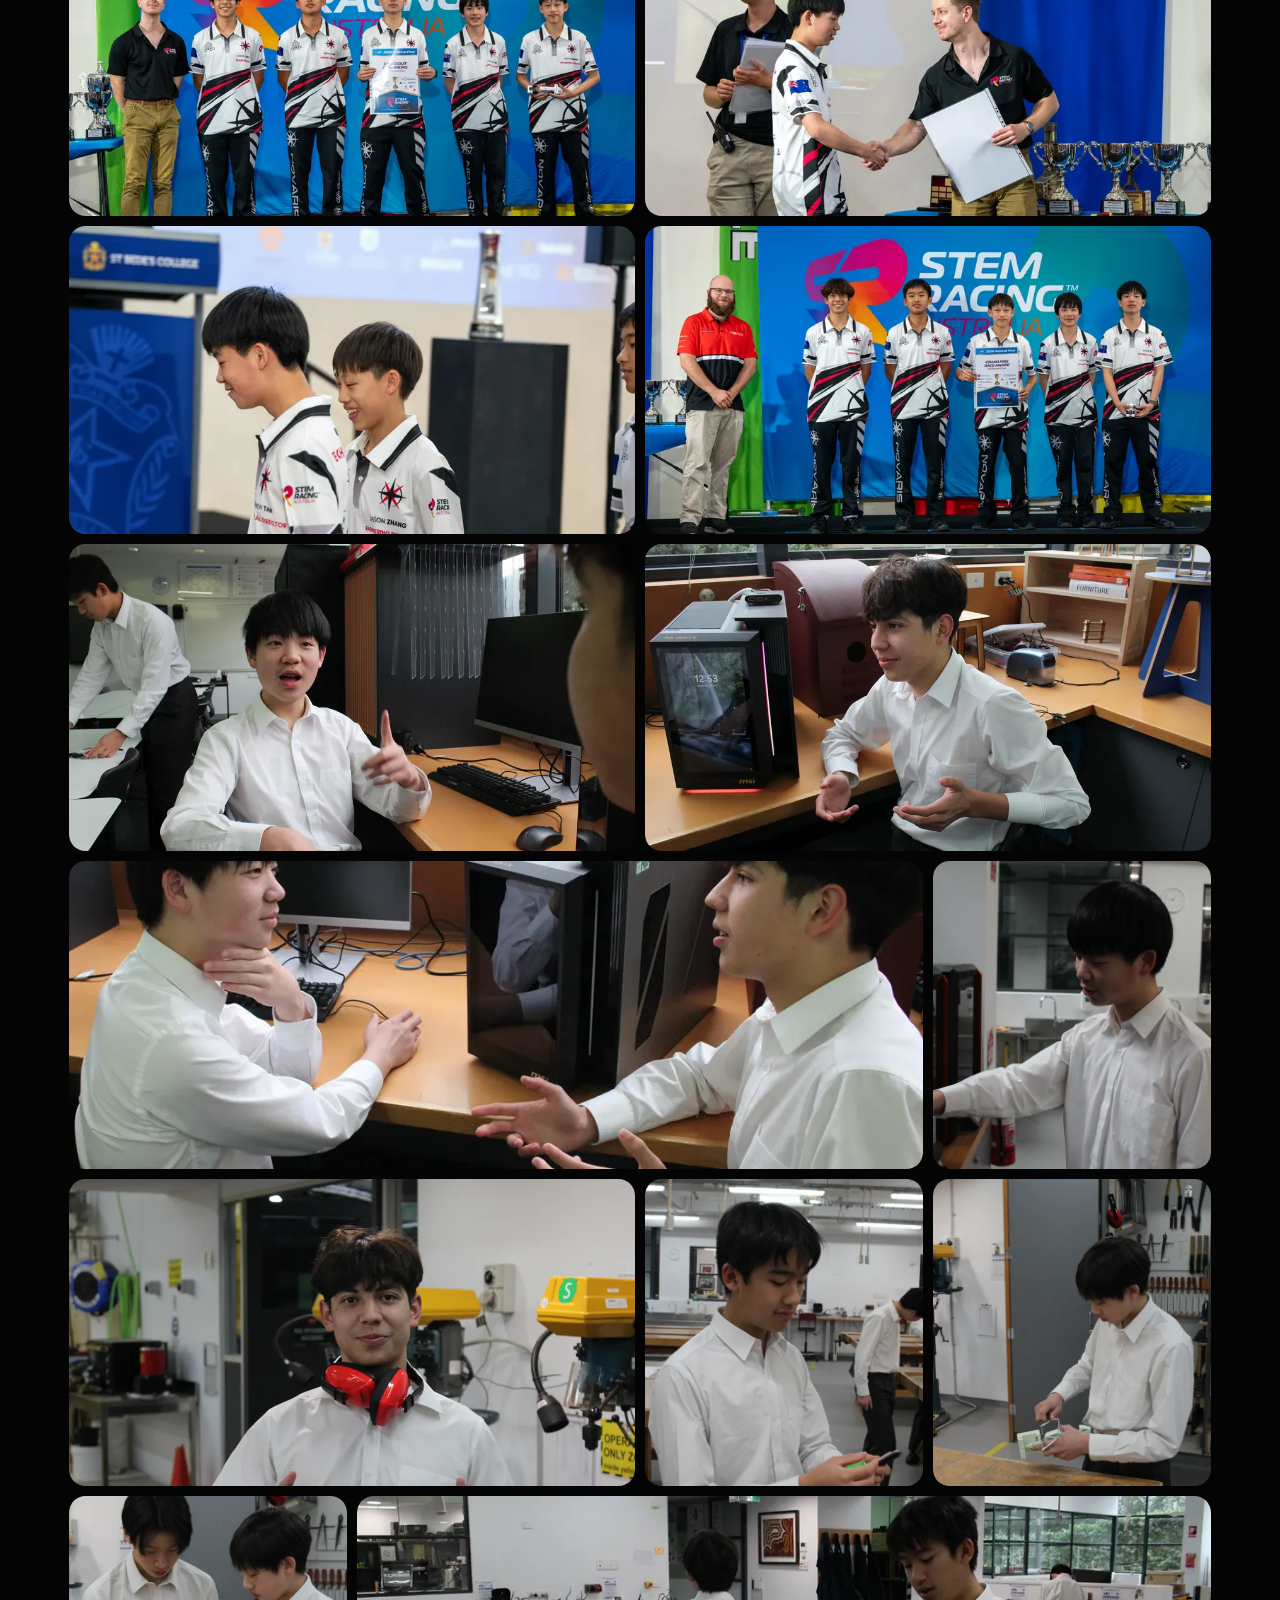
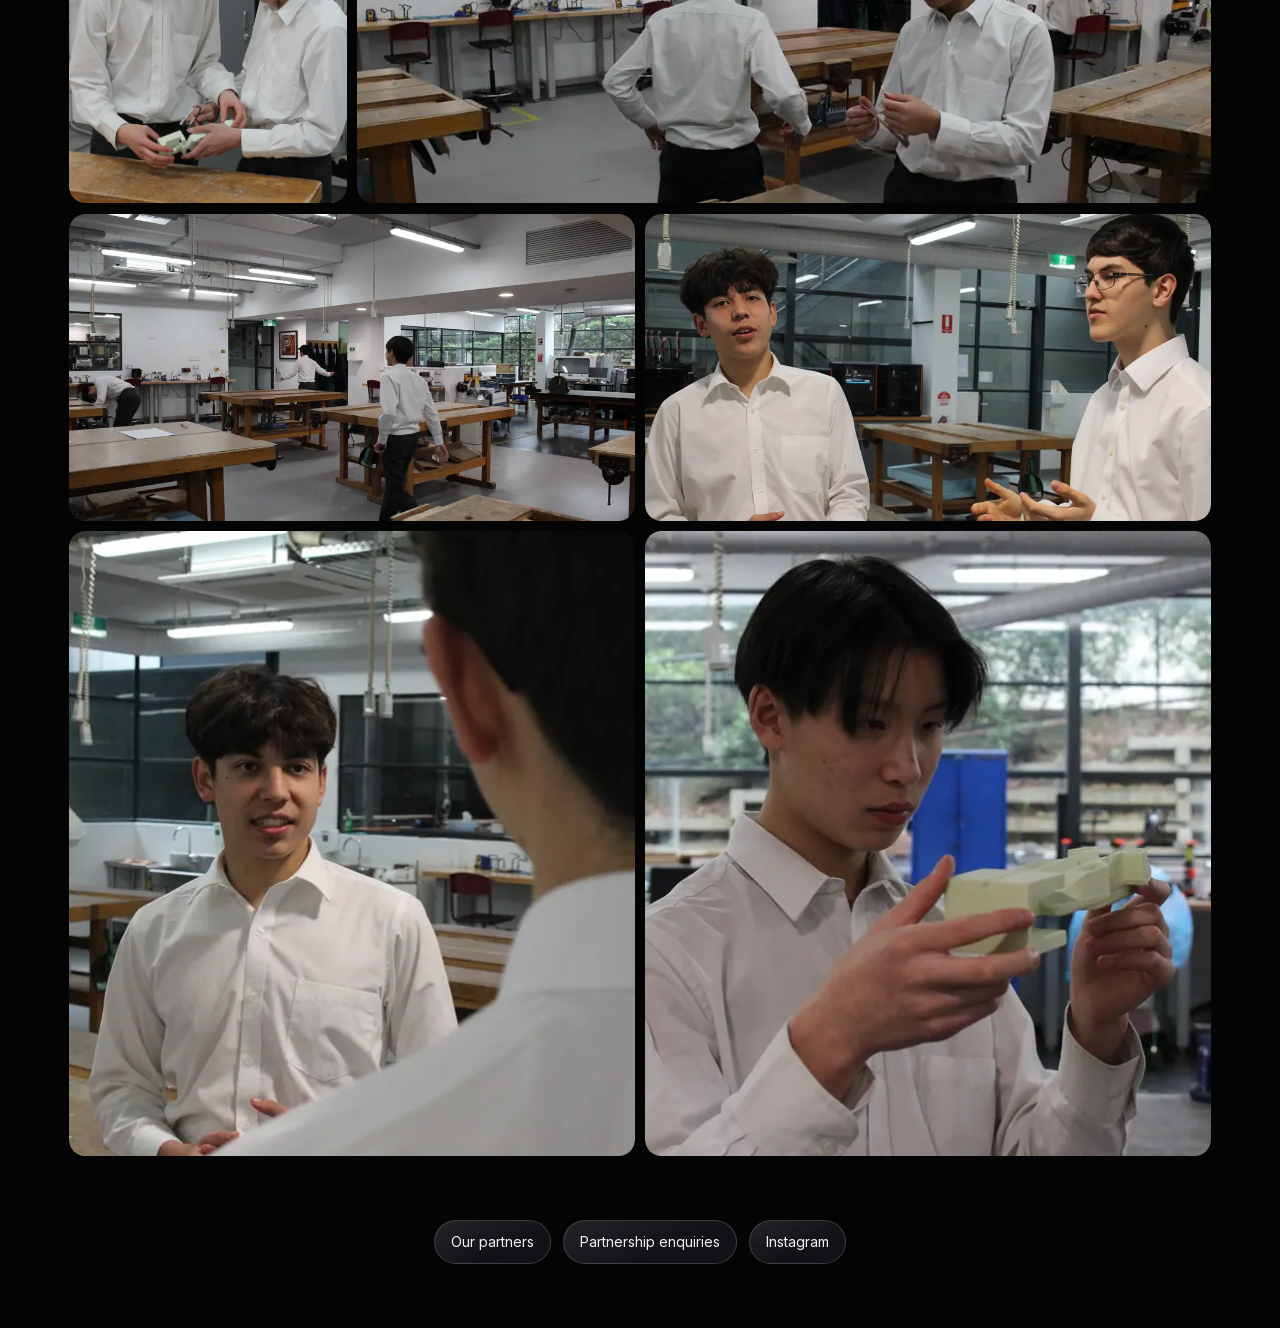
==== commit 66dced7f: "Publish additional SEO and mobile gallery improvements" ====
--- a/gallery.html
+++ b/gallery.html
@@ -4,24 +4,26 @@
   <meta charset="utf-8">
   <meta name="viewport" content="width=device-width, initial-scale=1">
   <meta name="theme-color" content="#040405">
-  <meta name="description" content="Explore photos from the Novaris workshop and STEM Racing events, including the World Finals in Singapore.">
+  <meta name="description" content="Photos of Novaris at the 2026 STEM Racing World Finals in Singapore and Australian National Finals, plus the team workshop at Trinity Grammar School.">
   <!-- Link previews (Instagram, Messenger, LinkedIn, iMessage…). Images need full https:// addresses. -->
   <meta property="og:type" content="website">
   <meta property="og:url" content="https://team-novaris.com/gallery.html">
   <link rel="canonical" href="https://team-novaris.com/gallery.html">
   <meta property="og:site_name" content="Novaris">
-  <meta property="og:title" content="Gallery | Novaris">
-  <meta property="og:description" content="Explore photos from the Novaris workshop and STEM Racing events, including the World Finals in Singapore.">
+  <meta property="og:title" content="2026 STEM Racing World Finals &amp; Nationals Photos | Novaris">
+  <meta property="og:description" content="Photos of Novaris at the 2026 STEM Racing World Finals in Singapore and Australian National Finals, plus the team workshop at Trinity Grammar School.">
   <meta property="og:image" content="https://team-novaris.com/assets/share.jpg">
   <meta property="og:image:width" content="1200">
   <meta property="og:image:height" content="630">
   <meta property="og:image:alt" content="The Novaris team raises the Fastest Car trophy on stage at the 2026 STEM Racing World Finals in Singapore.">
   <meta name="twitter:card" content="summary_large_image">
-  <title>Gallery | Novaris</title>
+  <meta name="robots" content="max-image-preview:large">
+  <title>2026 STEM Racing World Finals &amp; Nationals Photos | Novaris</title>
   <link rel="icon" href="assets/novaris.svg" type="image/svg+xml">
-  <link rel="stylesheet" href="site.css?v=world-finals-caption">
+  <link rel="apple-touch-icon" href="assets/novaris-logo-512.png">
+  <link rel="stylesheet" href="site.css?v=seo-fixes-2">
   <link rel="stylesheet" href="page-loader.css">
-  <link rel="stylesheet" href="gallery.css?v=filter-chevron">
+  <link rel="stylesheet" href="gallery.css?v=seo-fixes-2">
   <script src="starfield.js?v=page-loader" defer></script>
   <script src="gallery.js?v=quicker-reveal" type="module"></script>
   <noscript><style>.photo-grid img[data-opening-preview] { display: none; }</style></noscript>
@@ -34,7 +36,7 @@
         "@type": "ImageGallery",
         "@id": "https://team-novaris.com/gallery.html#page",
         "url": "https://team-novaris.com/gallery.html",
-        "name": "Gallery | Novaris",
+        "name": "2026 STEM Racing World Finals & Nationals Photos | Novaris",
         "description": "42 photos from the Novaris workshop at Trinity Grammar School, the 2026 Australian National Finals and the 2026 STEM Racing World Finals in Singapore.",
         "inLanguage": "en-AU",
         "isPartOf": {
@@ -42,7 +44,282 @@
         },
         "about": {
           "@id": "https://team-novaris.com/#team"
-        }
+        },
+        "breadcrumb": {
+          "@id": "https://team-novaris.com/gallery.html#breadcrumb"
+        },
+        "hasPart": [
+          {
+            "@type": "ImageObject",
+            "contentUrl": "https://team-novaris.com/assets/gallery/garage-team.webp",
+            "thumbnailUrl": "https://team-novaris.com/assets/gallery/garage-team-preview.webp",
+            "caption": "Novaris outside the Mercedes garage with a team shirt, model cars and a trophy."
+          },
+          {
+            "@type": "ImageObject",
+            "contentUrl": "https://team-novaris.com/assets/gallery/pit-lane.webp",
+            "thumbnailUrl": "https://team-novaris.com/assets/gallery/pit-lane-preview.webp",
+            "caption": "The Novaris car and trophy on the garage floor beside a full-size race car."
+          },
+          {
+            "@type": "ImageObject",
+            "contentUrl": "https://team-novaris.com/assets/gallery/mercedes-selfie.webp",
+            "thumbnailUrl": "https://team-novaris.com/assets/gallery/mercedes-selfie-preview.webp",
+            "caption": "Three Novaris teammates taking a pit-lane selfie with their model cars."
+          },
+          {
+            "@type": "ImageObject",
+            "contentUrl": "https://team-novaris.com/assets/gallery/mercedes-conversation.webp",
+            "thumbnailUrl": "https://team-novaris.com/assets/gallery/mercedes-conversation-preview.webp",
+            "caption": "Novaris talking with a Mercedes team member and showing a car prototype in pit lane."
+          },
+          {
+            "@type": "ImageObject",
+            "contentUrl": "https://team-novaris.com/assets/gallery/mercedes-car-chat.webp",
+            "thumbnailUrl": "https://team-novaris.com/assets/gallery/mercedes-car-chat-preview.webp",
+            "caption": "A Mercedes team member talking with Novaris beside the Formula 1 car."
+          },
+          {
+            "@type": "ImageObject",
+            "contentUrl": "https://team-novaris.com/assets/gallery/mercedes-team-briefing.webp",
+            "thumbnailUrl": "https://team-novaris.com/assets/gallery/mercedes-team-briefing-preview.webp",
+            "caption": "Novaris listening to a Mercedes team member outside the garage."
+          },
+          {
+            "@type": "ImageObject",
+            "contentUrl": "https://team-novaris.com/assets/gallery/mercedes-garage-talk.webp",
+            "thumbnailUrl": "https://team-novaris.com/assets/gallery/mercedes-garage-talk-preview.webp",
+            "caption": "Novaris meeting a Mercedes team member near the garage entrance."
+          },
+          {
+            "@type": "ImageObject",
+            "contentUrl": "https://team-novaris.com/assets/gallery/trophy-display.webp",
+            "thumbnailUrl": "https://team-novaris.com/assets/gallery/trophy-display-preview.webp",
+            "caption": "The Fastest Car trophy on display in front of the Novaris banner."
+          },
+          {
+            "@type": "ImageObject",
+            "contentUrl": "https://team-novaris.com/assets/gallery/world-finals.webp",
+            "thumbnailUrl": "https://team-novaris.com/assets/gallery/world-finals-preview.webp",
+            "caption": "Novaris raising the Fastest Car trophy and the Australian flag on stage in Singapore."
+          },
+          {
+            "@type": "ImageObject",
+            "contentUrl": "https://team-novaris.com/assets/gallery/fastest-car-presenter.webp",
+            "thumbnailUrl": "https://team-novaris.com/assets/gallery/fastest-car-presenter-preview.webp",
+            "caption": "A Mercedes team representative holding the Fastest Car trophy on stage."
+          },
+          {
+            "@type": "ImageObject",
+            "contentUrl": "https://team-novaris.com/assets/gallery/australia-roll-call.webp",
+            "thumbnailUrl": "https://team-novaris.com/assets/gallery/australia-roll-call-preview.webp",
+            "caption": "A Novaris teammate raises a fist on stage in front of the Australian flag."
+          },
+          {
+            "@type": "ImageObject",
+            "contentUrl": "https://team-novaris.com/assets/gallery/world-finals-flags.webp",
+            "thumbnailUrl": "https://team-novaris.com/assets/gallery/world-finals-flags-preview.webp",
+            "caption": "World Finals competitors holding national flags on both sides of the track."
+          },
+          {
+            "@type": "ImageObject",
+            "contentUrl": "https://team-novaris.com/assets/gallery/world-finals-group.webp",
+            "thumbnailUrl": "https://team-novaris.com/assets/gallery/world-finals-group-preview.webp",
+            "caption": "World Finals competitors cheering together around the track."
+          },
+          {
+            "@type": "ImageObject",
+            "contentUrl": "https://team-novaris.com/assets/gallery/project-management.webp",
+            "thumbnailUrl": "https://team-novaris.com/assets/gallery/project-management-preview.webp",
+            "caption": "Novaris sitting across from the project management judges at the World Finals."
+          },
+          {
+            "@type": "ImageObject",
+            "contentUrl": "https://team-novaris.com/assets/gallery/design-engineering.webp",
+            "thumbnailUrl": "https://team-novaris.com/assets/gallery/design-engineering-preview.webp",
+            "caption": "Novaris explaining the design of Redshift during World Finals judging."
+          },
+          {
+            "@type": "ImageObject",
+            "contentUrl": "https://team-novaris.com/assets/gallery/racing-walk.webp",
+            "thumbnailUrl": "https://team-novaris.com/assets/gallery/racing-walk-preview.webp",
+            "caption": "Novaris and fellow competitors walking past the World Finals trophies."
+          },
+          {
+            "@type": "ImageObject",
+            "contentUrl": "https://team-novaris.com/assets/gallery/racing-fist-bump.webp",
+            "thumbnailUrl": "https://team-novaris.com/assets/gallery/racing-fist-bump-preview.webp",
+            "caption": "A Novaris teammate fist-bumps a fellow competitor at the World Finals."
+          },
+          {
+            "@type": "ImageObject",
+            "contentUrl": "https://team-novaris.com/assets/gallery/awards-day3-171.webp",
+            "thumbnailUrl": "https://team-novaris.com/assets/gallery/awards-day3-171-preview.webp",
+            "caption": "Novaris kneels in front of fellow STEM Racing teams holding certificates and trophies."
+          },
+          {
+            "@type": "ImageObject",
+            "contentUrl": "https://team-novaris.com/assets/gallery/awards-day3-160.webp",
+            "thumbnailUrl": "https://team-novaris.com/assets/gallery/awards-day3-160-preview.webp",
+            "caption": "Five Novaris teammates pose with their arms around one another and a certificate at centre."
+          },
+          {
+            "@type": "ImageObject",
+            "contentUrl": "https://team-novaris.com/assets/gallery/awards-day3-158.webp",
+            "thumbnailUrl": "https://team-novaris.com/assets/gallery/awards-day3-158-preview.webp",
+            "caption": "Novaris teammates turn toward one another while celebrating near the stage."
+          },
+          {
+            "@type": "ImageObject",
+            "contentUrl": "https://team-novaris.com/assets/gallery/awards-day3-157.webp",
+            "thumbnailUrl": "https://team-novaris.com/assets/gallery/awards-day3-157-preview.webp",
+            "caption": "Novaris teammates cheer as they walk past the audience."
+          },
+          {
+            "@type": "ImageObject",
+            "contentUrl": "https://team-novaris.com/assets/gallery/awards-day3-95.webp",
+            "thumbnailUrl": "https://team-novaris.com/assets/gallery/awards-day3-95-preview.webp",
+            "caption": "Novaris stands with arms around one another beside an awards presenter."
+          },
+          {
+            "@type": "ImageObject",
+            "contentUrl": "https://team-novaris.com/assets/gallery/awards-day3-94.webp",
+            "thumbnailUrl": "https://team-novaris.com/assets/gallery/awards-day3-94-preview.webp",
+            "caption": "A Novaris teammate shakes hands with a presenter holding a certificate in front of the trophy table."
+          },
+          {
+            "@type": "ImageObject",
+            "contentUrl": "https://team-novaris.com/assets/gallery/awards-day3-93.webp",
+            "thumbnailUrl": "https://team-novaris.com/assets/gallery/awards-day3-93-preview.webp",
+            "caption": "Two Novaris teammates smile as they walk past the blue event signage."
+          },
+          {
+            "@type": "ImageObject",
+            "contentUrl": "https://team-novaris.com/assets/gallery/awards-day3-81.webp",
+            "thumbnailUrl": "https://team-novaris.com/assets/gallery/awards-day3-81-preview.webp",
+            "caption": "Novaris teammates walk past the seated audience and a camera rig at the awards ceremony."
+          },
+          {
+            "@type": "ImageObject",
+            "contentUrl": "https://team-novaris.com/assets/gallery/awards-day3-80.webp",
+            "thumbnailUrl": "https://team-novaris.com/assets/gallery/awards-day3-80-preview.webp",
+            "caption": "Novaris poses with a certificate and an awards presenter against the blue STEM Racing backdrop."
+          },
+          {
+            "@type": "ImageObject",
+            "contentUrl": "https://team-novaris.com/assets/gallery/awards-day3-79.webp",
+            "thumbnailUrl": "https://team-novaris.com/assets/gallery/awards-day3-79-preview.webp",
+            "caption": "A Novaris teammate shakes hands with a presenter beside a row of trophies."
+          },
+          {
+            "@type": "ImageObject",
+            "contentUrl": "https://team-novaris.com/assets/gallery/awards-day3-78.webp",
+            "thumbnailUrl": "https://team-novaris.com/assets/gallery/awards-day3-78-preview.webp",
+            "caption": "Two Novaris teammates walk past a trophy on a pedestal."
+          },
+          {
+            "@type": "ImageObject",
+            "contentUrl": "https://team-novaris.com/assets/gallery/awards-day3-67.webp",
+            "thumbnailUrl": "https://team-novaris.com/assets/gallery/awards-day3-67-preview.webp",
+            "caption": "Five Novaris teammates pose with a certificate beside a presenter in a red shirt."
+          },
+          {
+            "@type": "ImageObject",
+            "contentUrl": "https://team-novaris.com/assets/gallery/design-station.webp",
+            "thumbnailUrl": "https://team-novaris.com/assets/gallery/design-station-preview.webp",
+            "caption": "A teammate gesturing from his chair at the design station."
+          },
+          {
+            "@type": "ImageObject",
+            "contentUrl": "https://team-novaris.com/assets/gallery/computer-station.webp",
+            "thumbnailUrl": "https://team-novaris.com/assets/gallery/computer-station-preview.webp",
+            "caption": "A teammate discussing a design at a computer station."
+          },
+          {
+            "@type": "ImageObject",
+            "contentUrl": "https://team-novaris.com/assets/gallery/computer-team.webp",
+            "thumbnailUrl": "https://team-novaris.com/assets/gallery/computer-team-preview.webp",
+            "caption": "Two teammates sharing ideas beside a desktop computer."
+          },
+          {
+            "@type": "ImageObject",
+            "contentUrl": "https://team-novaris.com/assets/gallery/at-the-bench.webp",
+            "thumbnailUrl": "https://team-novaris.com/assets/gallery/at-the-bench-preview.webp",
+            "caption": "A teammate reaching across a workstation."
+          },
+          {
+            "@type": "ImageObject",
+            "contentUrl": "https://team-novaris.com/assets/gallery/hearing-protection.webp",
+            "thumbnailUrl": "https://team-novaris.com/assets/gallery/hearing-protection-preview.webp",
+            "caption": "A teammate wearing red ear defenders around his neck in the workshop."
+          },
+          {
+            "@type": "ImageObject",
+            "contentUrl": "https://team-novaris.com/assets/gallery/component-check.webp",
+            "thumbnailUrl": "https://team-novaris.com/assets/gallery/component-check-preview.webp",
+            "caption": "A teammate looking down at a small component in his hands."
+          },
+          {
+            "@type": "ImageObject",
+            "contentUrl": "https://team-novaris.com/assets/gallery/bench-assembly.webp",
+            "thumbnailUrl": "https://team-novaris.com/assets/gallery/bench-assembly-preview.webp",
+            "caption": "A teammate adjusting a green model on the workbench."
+          },
+          {
+            "@type": "ImageObject",
+            "contentUrl": "https://team-novaris.com/assets/gallery/workbench-team.webp",
+            "thumbnailUrl": "https://team-novaris.com/assets/gallery/workbench-team-preview.webp",
+            "caption": "Two teammates working on a model together at a wooden bench."
+          },
+          {
+            "@type": "ImageObject",
+            "contentUrl": "https://team-novaris.com/assets/gallery/workshop-plans.webp",
+            "thumbnailUrl": "https://team-novaris.com/assets/gallery/workshop-plans-preview.webp",
+            "caption": "Team members reviewing their work around a workshop bench."
+          },
+          {
+            "@type": "ImageObject",
+            "contentUrl": "https://team-novaris.com/assets/gallery/workshop-floor.webp",
+            "thumbnailUrl": "https://team-novaris.com/assets/gallery/workshop-floor-preview.webp",
+            "caption": "A wide view across the benches and equipment in the school workshop."
+          },
+          {
+            "@type": "ImageObject",
+            "contentUrl": "https://team-novaris.com/assets/gallery/design-discussion.webp",
+            "thumbnailUrl": "https://team-novaris.com/assets/gallery/design-discussion-preview.webp",
+            "caption": "Two teammates discussing a component in the workshop."
+          },
+          {
+            "@type": "ImageObject",
+            "contentUrl": "https://team-novaris.com/assets/gallery/workshop-conversation.webp",
+            "thumbnailUrl": "https://team-novaris.com/assets/gallery/workshop-conversation-preview.webp",
+            "caption": "A workshop conversation seen over a teammate’s shoulder."
+          },
+          {
+            "@type": "ImageObject",
+            "contentUrl": "https://team-novaris.com/assets/gallery/model-inspection.webp",
+            "thumbnailUrl": "https://team-novaris.com/assets/gallery/model-inspection-preview.webp",
+            "caption": "A teammate holding a green car model at eye level to inspect its profile."
+          }
+        ]
+      },
+      {
+        "@type": "BreadcrumbList",
+        "@id": "https://team-novaris.com/gallery.html#breadcrumb",
+        "itemListElement": [
+          {
+            "@type": "ListItem",
+            "position": 1,
+            "name": "Novaris",
+            "item": "https://team-novaris.com/"
+          },
+          {
+            "@type": "ListItem",
+            "position": 2,
+            "name": "Gallery",
+            "item": "https://team-novaris.com/gallery.html"
+          }
+        ]
       }
     ]
   }
@@ -339,6 +616,11 @@
       </a>
     </div>
   </main>
+  <footer class="gallery-footer wrap">
+    <a class="footer-link glass pill" href="./#partners">Our partners</a>
+    <a class="footer-link glass pill" href="mailto:partnerships@team-novaris.com">Partnership enquiries</a>
+    <a class="footer-link glass pill" href="https://instagram.com/novaris.tgs">Instagram</a>
+  </footer>
   <dialog class="photo-viewer" aria-label="Photo viewer">
     <form method="dialog"><button class="footer-link glass pill" aria-label="Close photo viewer" autofocus>Close</button></form>
     <div class="viewer-viewport"><div class="viewer-track"></div></div>
--- a/site.css
+++ b/site.css
@@ -166,6 +166,7 @@
 nav a {
   display: grid;
   place-items: center;
+  min-width: 2.75rem;
   min-height: 2.75rem;
   padding: .25rem 1rem;
   border: 1px solid transparent;
@@ -302,6 +303,11 @@
   font-size: .9375rem;
   --glass-tint: rgb(68 60 72 / .58);
   --glass-rim: rgb(247 240 255 / .30);
+}
+.hero-actions { display: flex; flex-wrap: wrap; gap: .75rem; margin-top: 2rem; }
+.hero-actions .explore { margin-top: 0; }
+@media (max-width: 800px), (max-aspect-ratio: 5/4) {
+  .hero-actions { margin-top: 1.25rem; }
 }
 .caption { position: absolute; bottom: clamp(1.4rem, 3.8svh, 3.2rem); right: var(--gutter); padding: .5rem .75rem; color: #e2e0e3; letter-spacing: .06em; }
 .garage, .team { padding-top: clamp(3.5rem, 6vw, 6.5rem); }
@@ -1020,7 +1026,7 @@
 .achievement-dots { display: flex; }
 .achievement-dot {
   position: relative;
-  width: clamp(2rem, 5vw, 2.5rem);
+  width: 2.75rem;
   height: 2.75rem;
   padding: 0;
   border: 0;
--- a/gallery.css
+++ b/gallery.css
@@ -7,7 +7,15 @@
   padding-block: 1rem;
   border-bottom: 1px solid var(--glass-rim);
 }
+.gallery-header .brand { min-height: 2.75rem; }
 .gallery-main { padding-block: clamp(2.75rem, 5vw, 5.5rem); }
+.gallery-footer {
+  display: flex;
+  flex-wrap: wrap;
+  justify-content: center;
+  gap: .75rem;
+  padding-block: 0 clamp(2.5rem, 5vw, 4.5rem);
+}
 .gallery-heading {
   display: flex;
   align-items: end;
@@ -41,8 +49,18 @@
   pointer-events: none;
 }
 .gallery-filter-control:has(> select:open)::after { transform: translateY(-25%) rotate(225deg); }
-.gallery-filter-control #competition { padding-inline-end: 2.75rem; }
-.gallery-filter-control #competition::picker-icon { content: none; }
+.gallery-filter-control #competition {
+  -webkit-appearance: none;
+  appearance: none;
+  padding-inline-end: 2.75rem;
+}
+@supports (appearance: base-select) and selector(select::picker(select)) and selector(select::picker-icon) {
+  .gallery-filter-control #competition { appearance: base-select; }
+  .gallery-filter-control #competition::picker-icon {
+    display: none;
+    content: none;
+  }
+}
 .viewer-position { color: var(--muted); font-size: .9rem; }
 .photo-grid {
   display: grid;
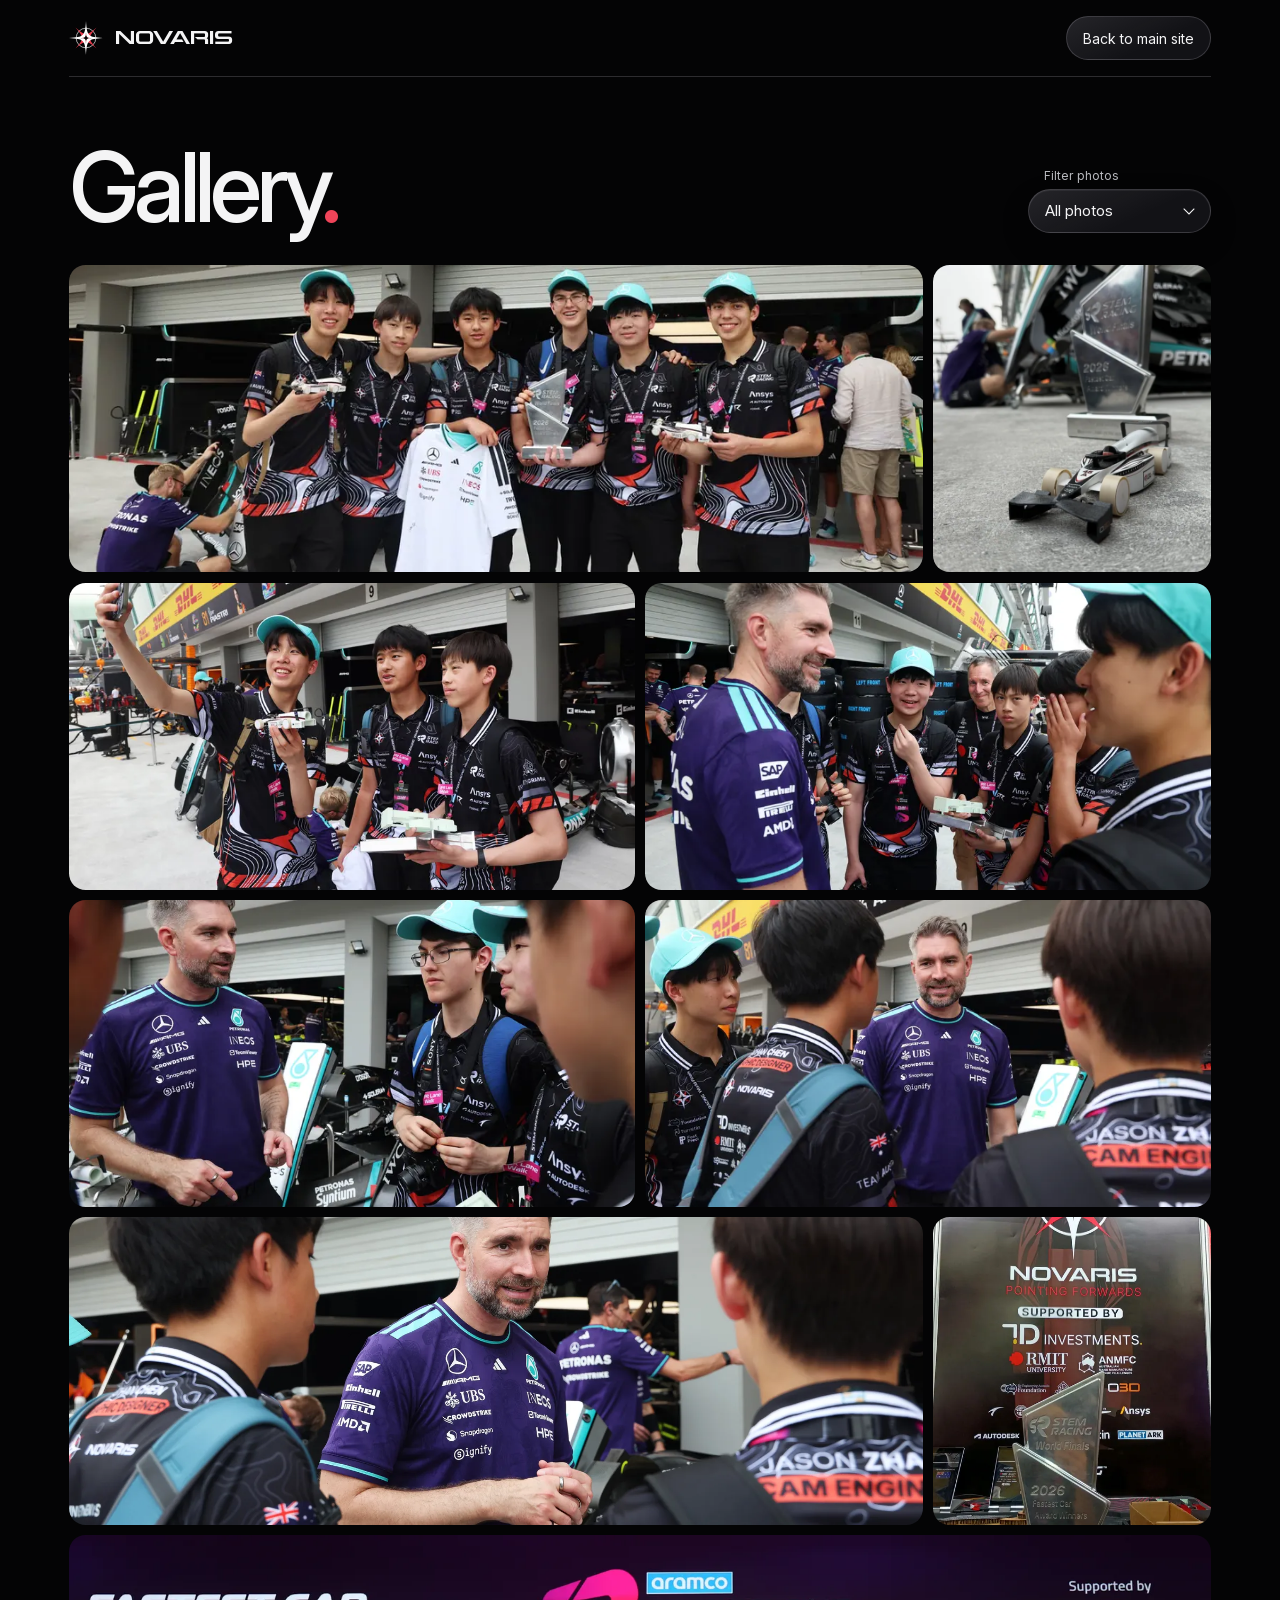
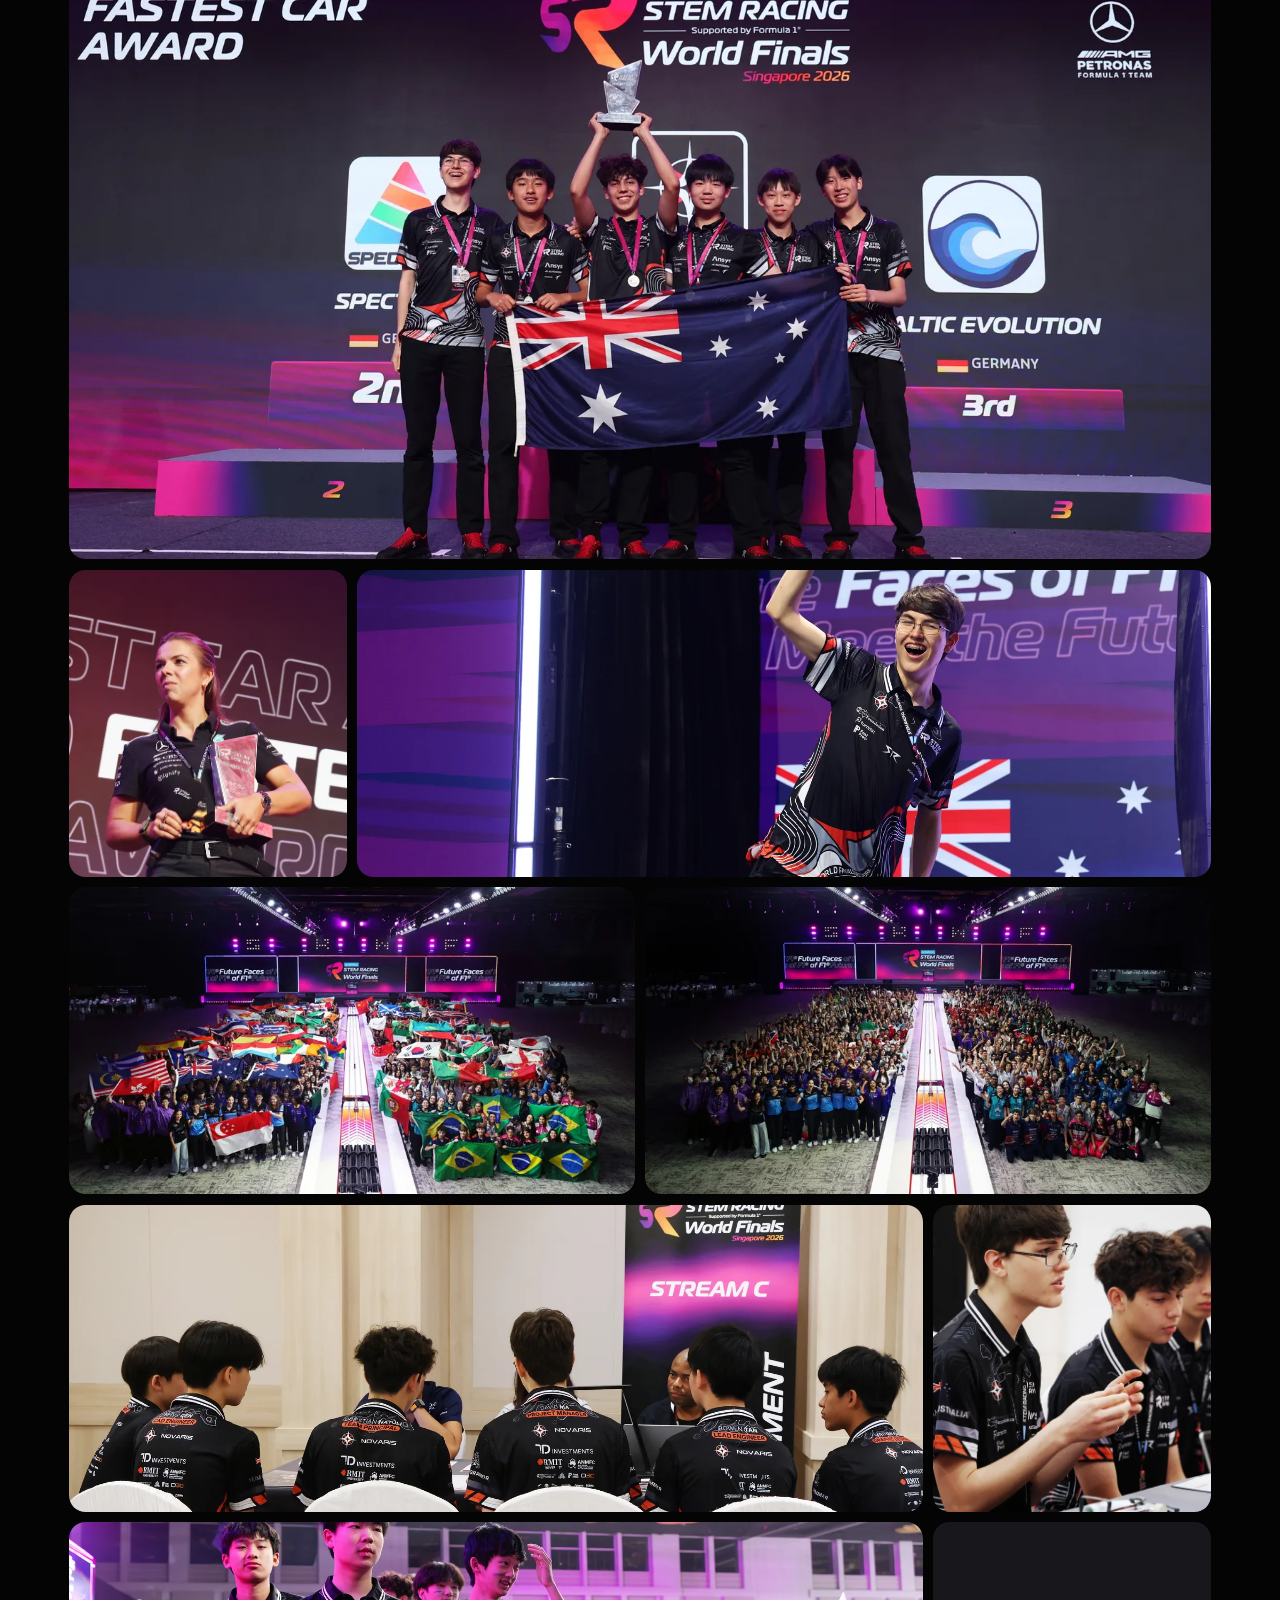
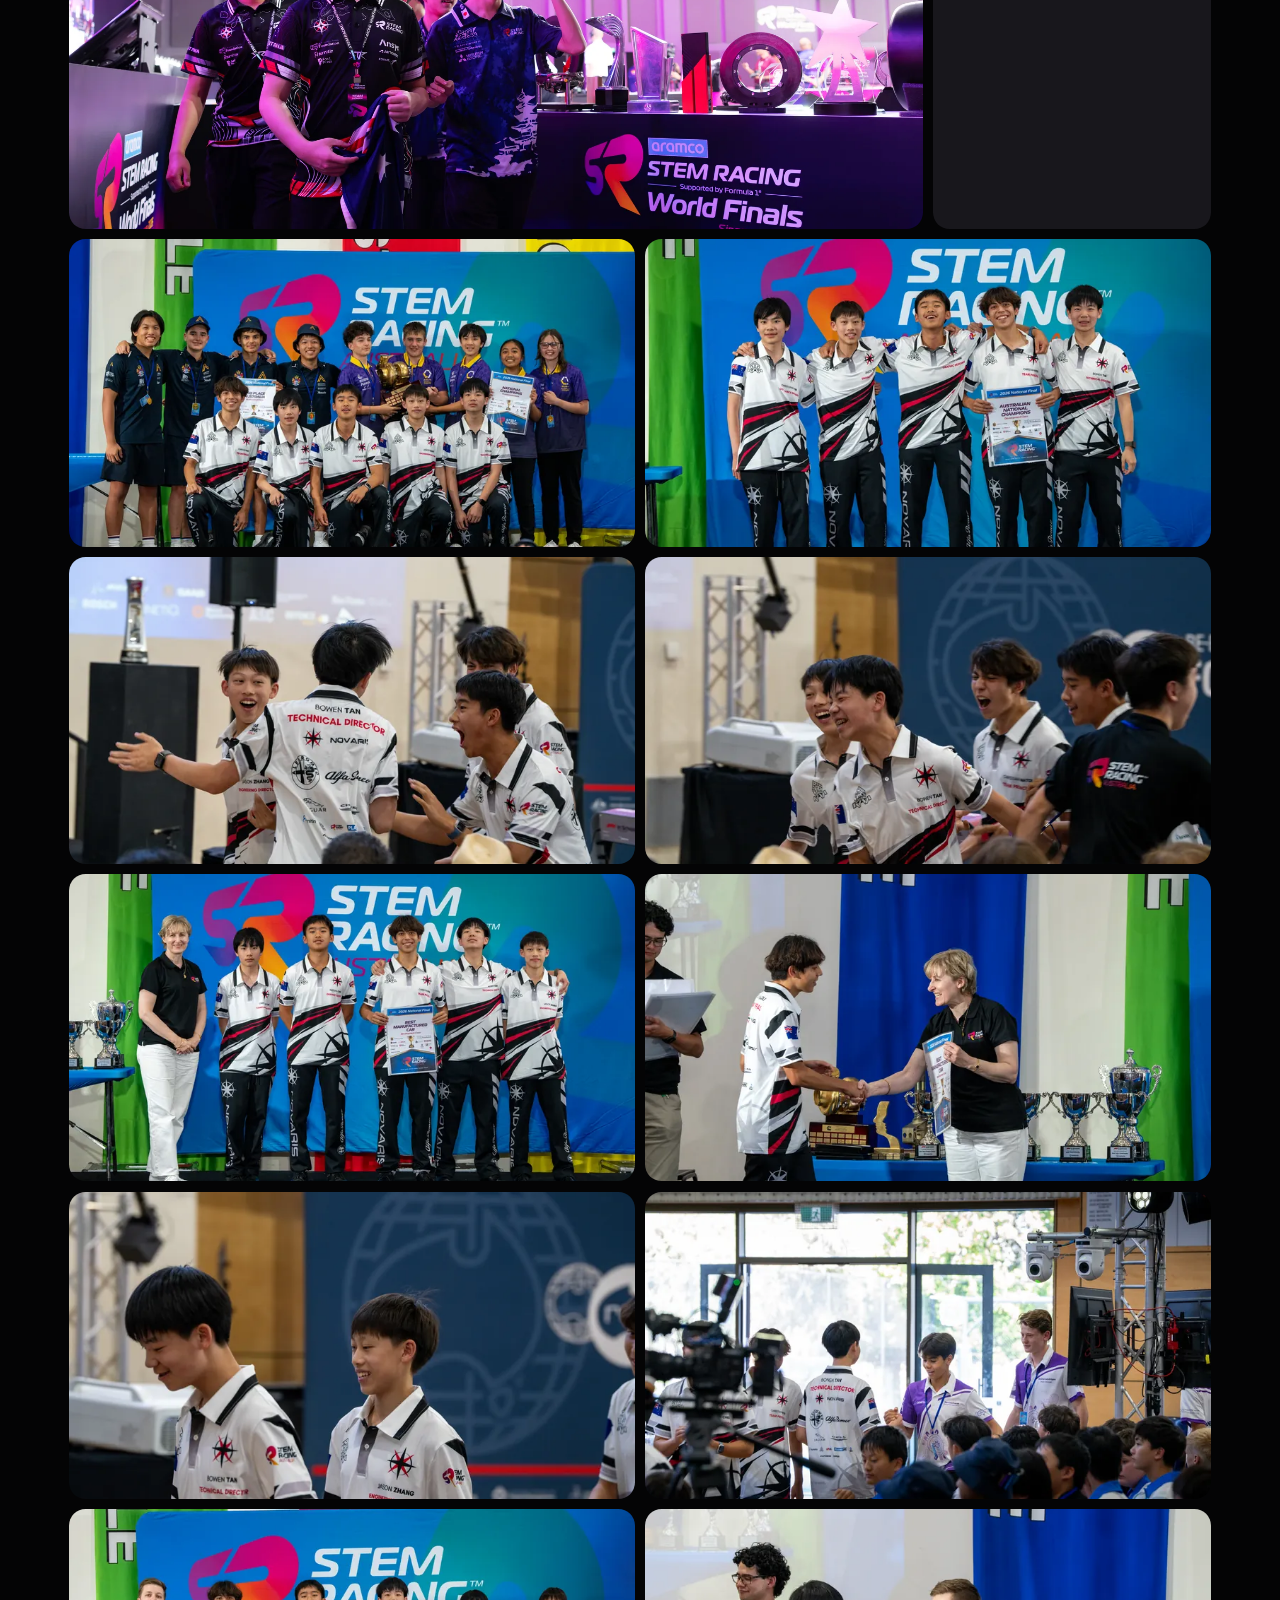
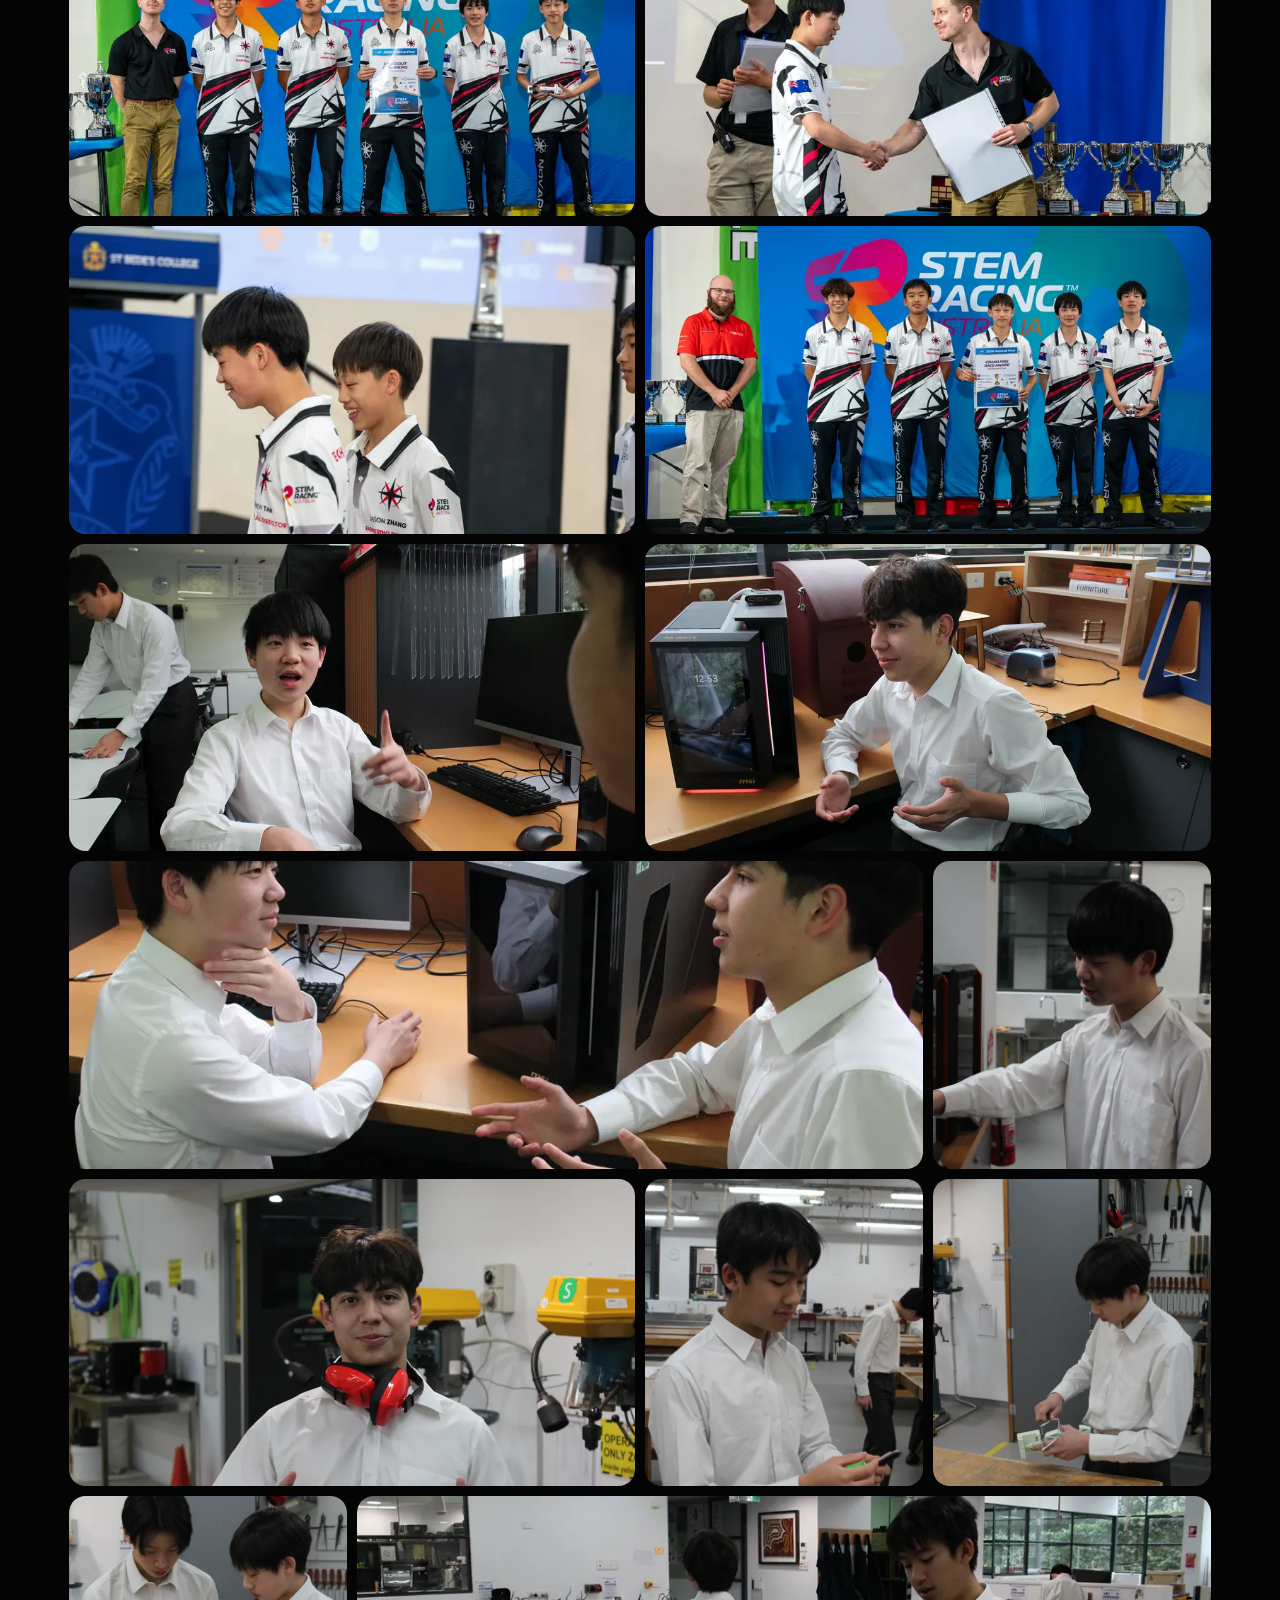
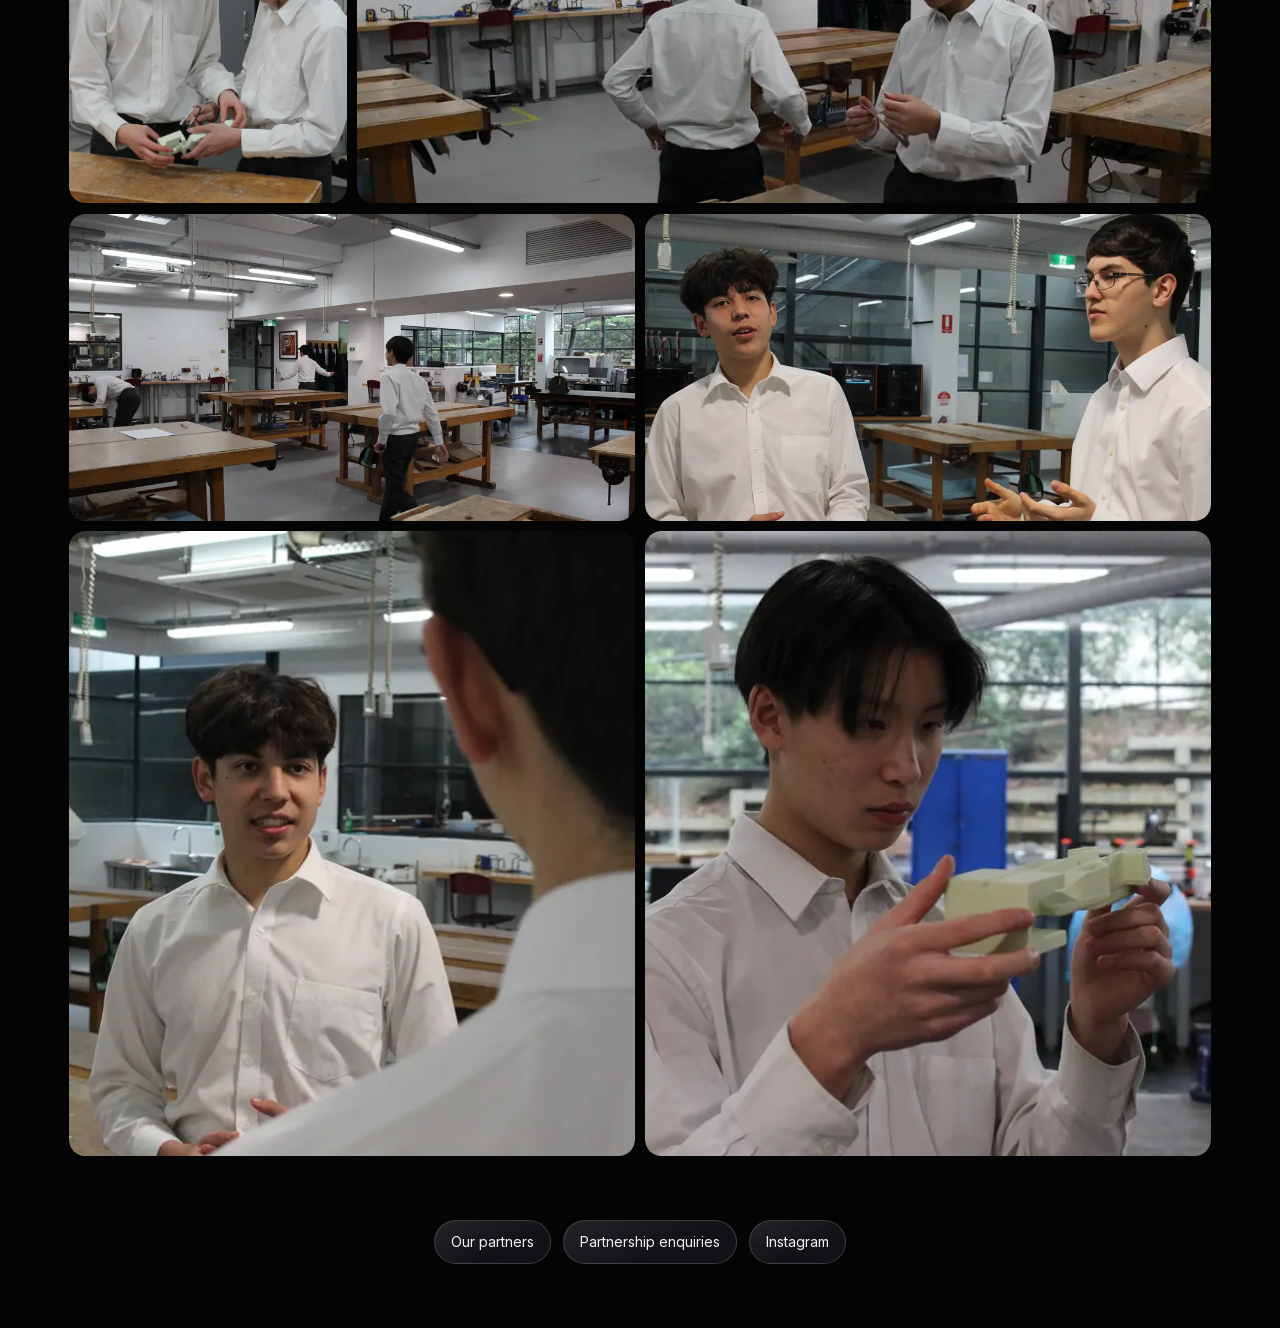
==== commit 251c3b40: "Describe homepage images and preserve gallery alt text" ====
--- a/gallery.html
+++ b/gallery.html
@@ -21,11 +21,11 @@
   <title>2026 STEM Racing World Finals &amp; Nationals Photos | Novaris</title>
   <link rel="icon" href="assets/novaris.svg" type="image/svg+xml">
   <link rel="apple-touch-icon" href="assets/novaris-logo-512.png">
-  <link rel="stylesheet" href="site.css?v=seo-fixes-2">
+  <link rel="stylesheet" href="site.css?v=team-focus">
   <link rel="stylesheet" href="page-loader.css">
   <link rel="stylesheet" href="gallery.css?v=seo-fixes-2">
   <script src="starfield.js?v=page-loader" defer></script>
-  <script src="gallery.js?v=quicker-reveal" type="module"></script>
+  <script src="gallery.js?v=viewer-alt" type="module"></script>
   <noscript><style>.photo-grid img[data-opening-preview] { display: none; }</style></noscript>
   <!-- Structured data: tells search engines who the team is. Keep it in step with the visible page text. -->
   <script type="application/ld+json">
--- a/site.css
+++ b/site.css
@@ -596,6 +596,7 @@
 .nav-indicator:is(.is-positioning, .is-departing) { transition: none; }
 .bar[data-dock="side"] .nav-indicator { border-radius: var(--dock-cap-radius, var(--dock-inner-radius)); }
 .team { padding-bottom: clamp(3.5rem, 6vw, 6.5rem); }
+#team:focus-visible { outline: none; }
 .team-heading {
   display: flex;
   flex-wrap: wrap;
